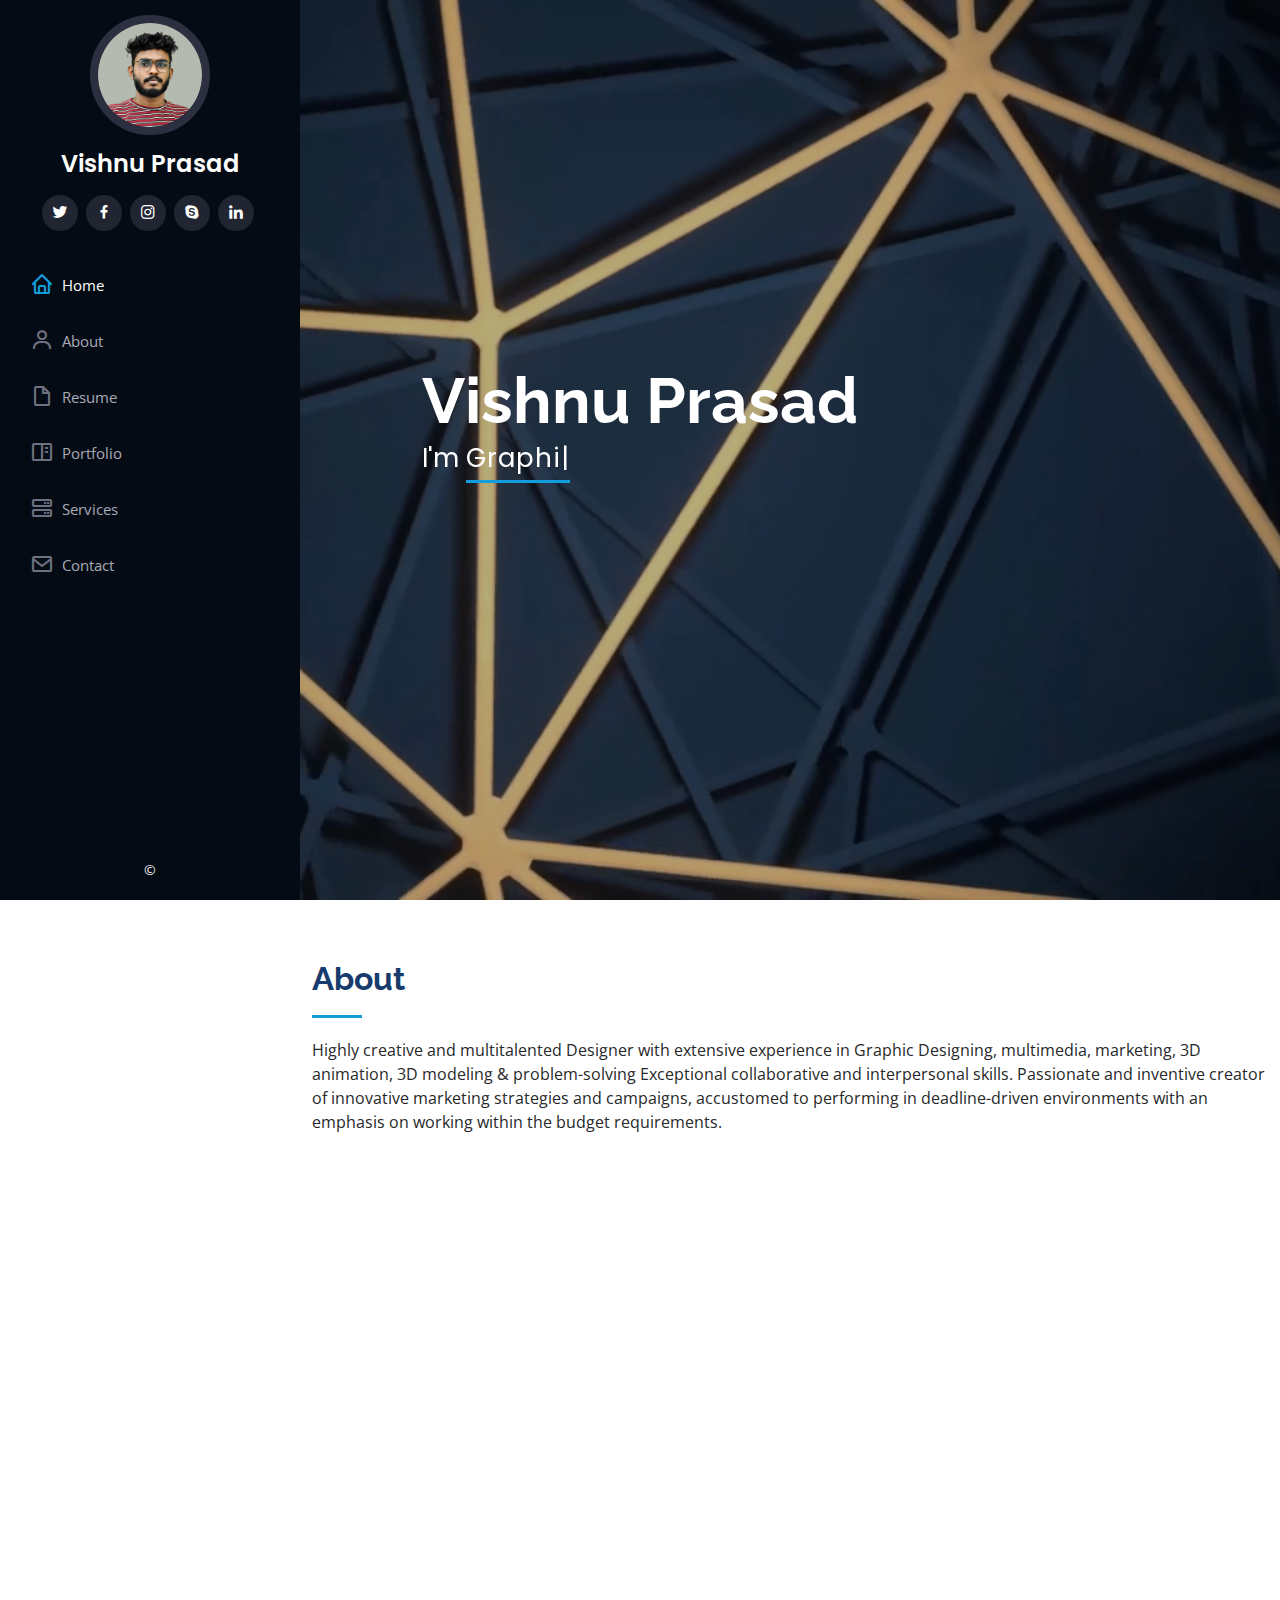
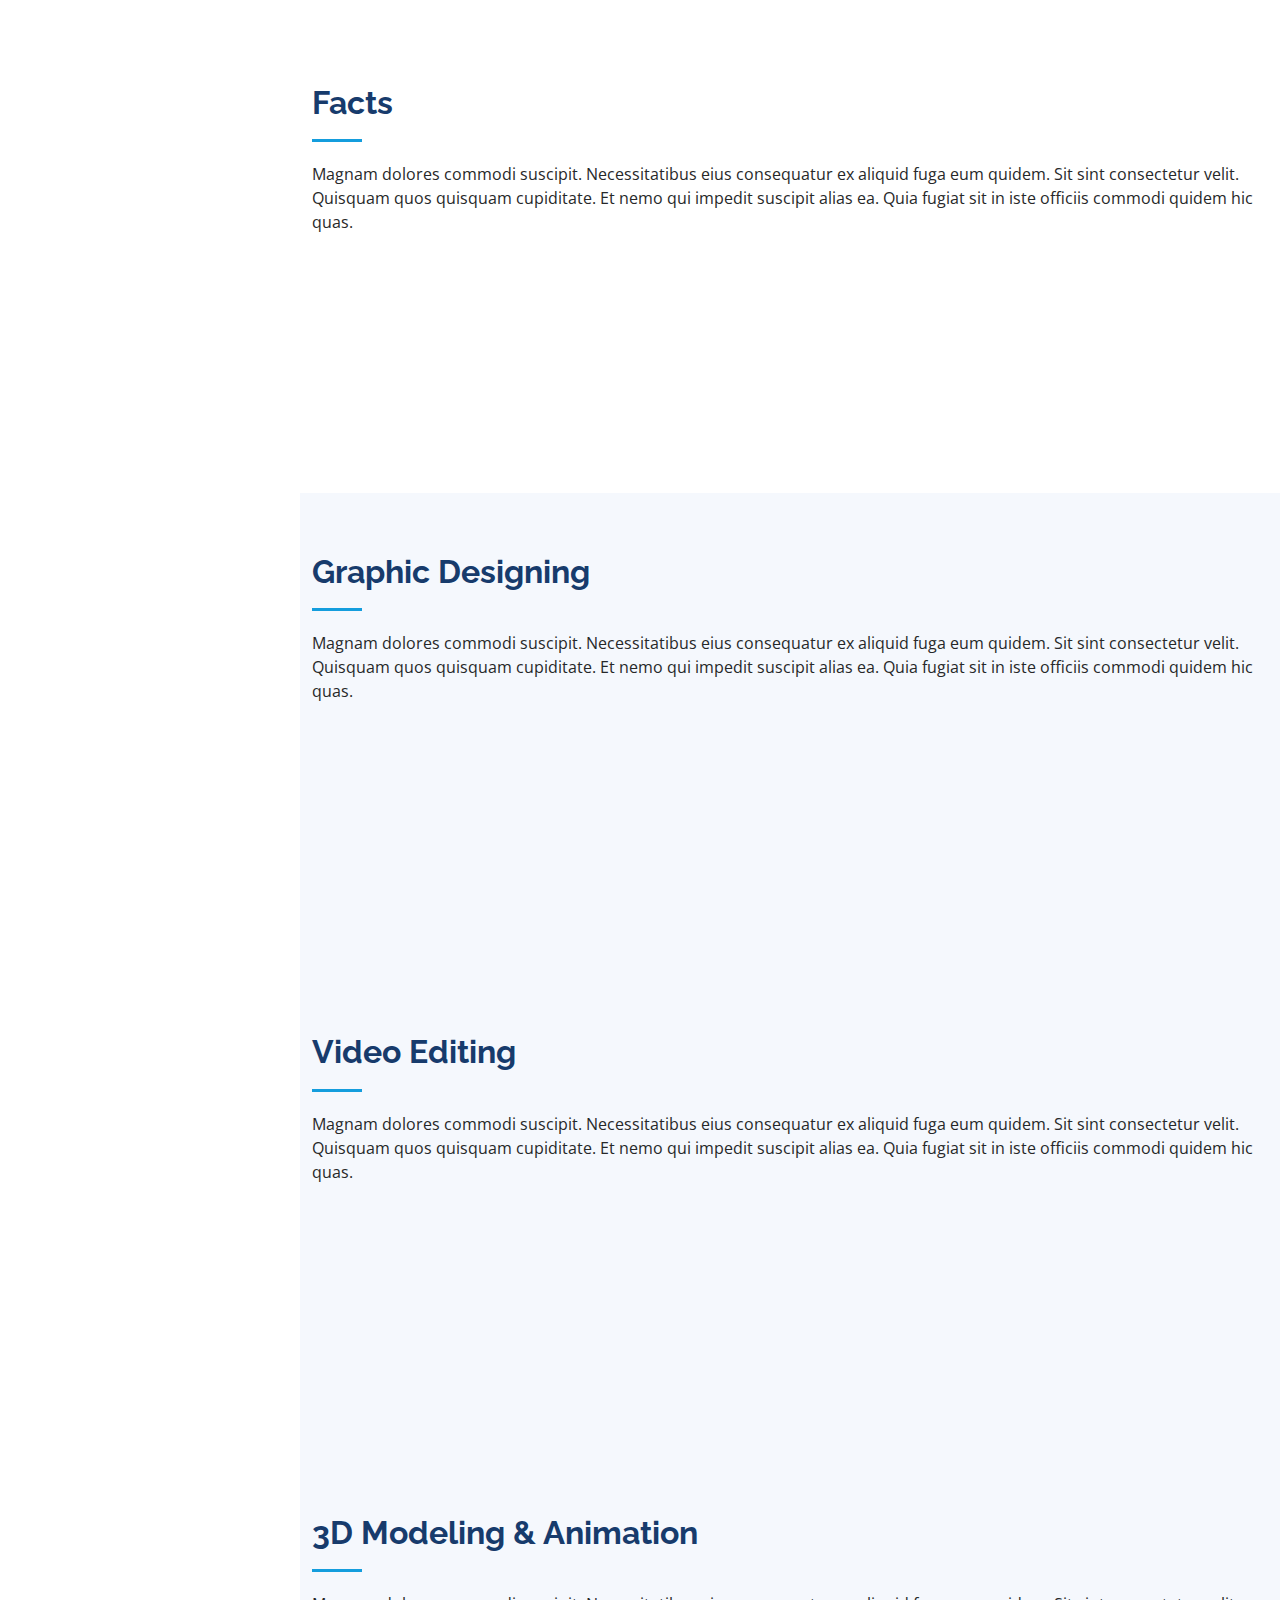
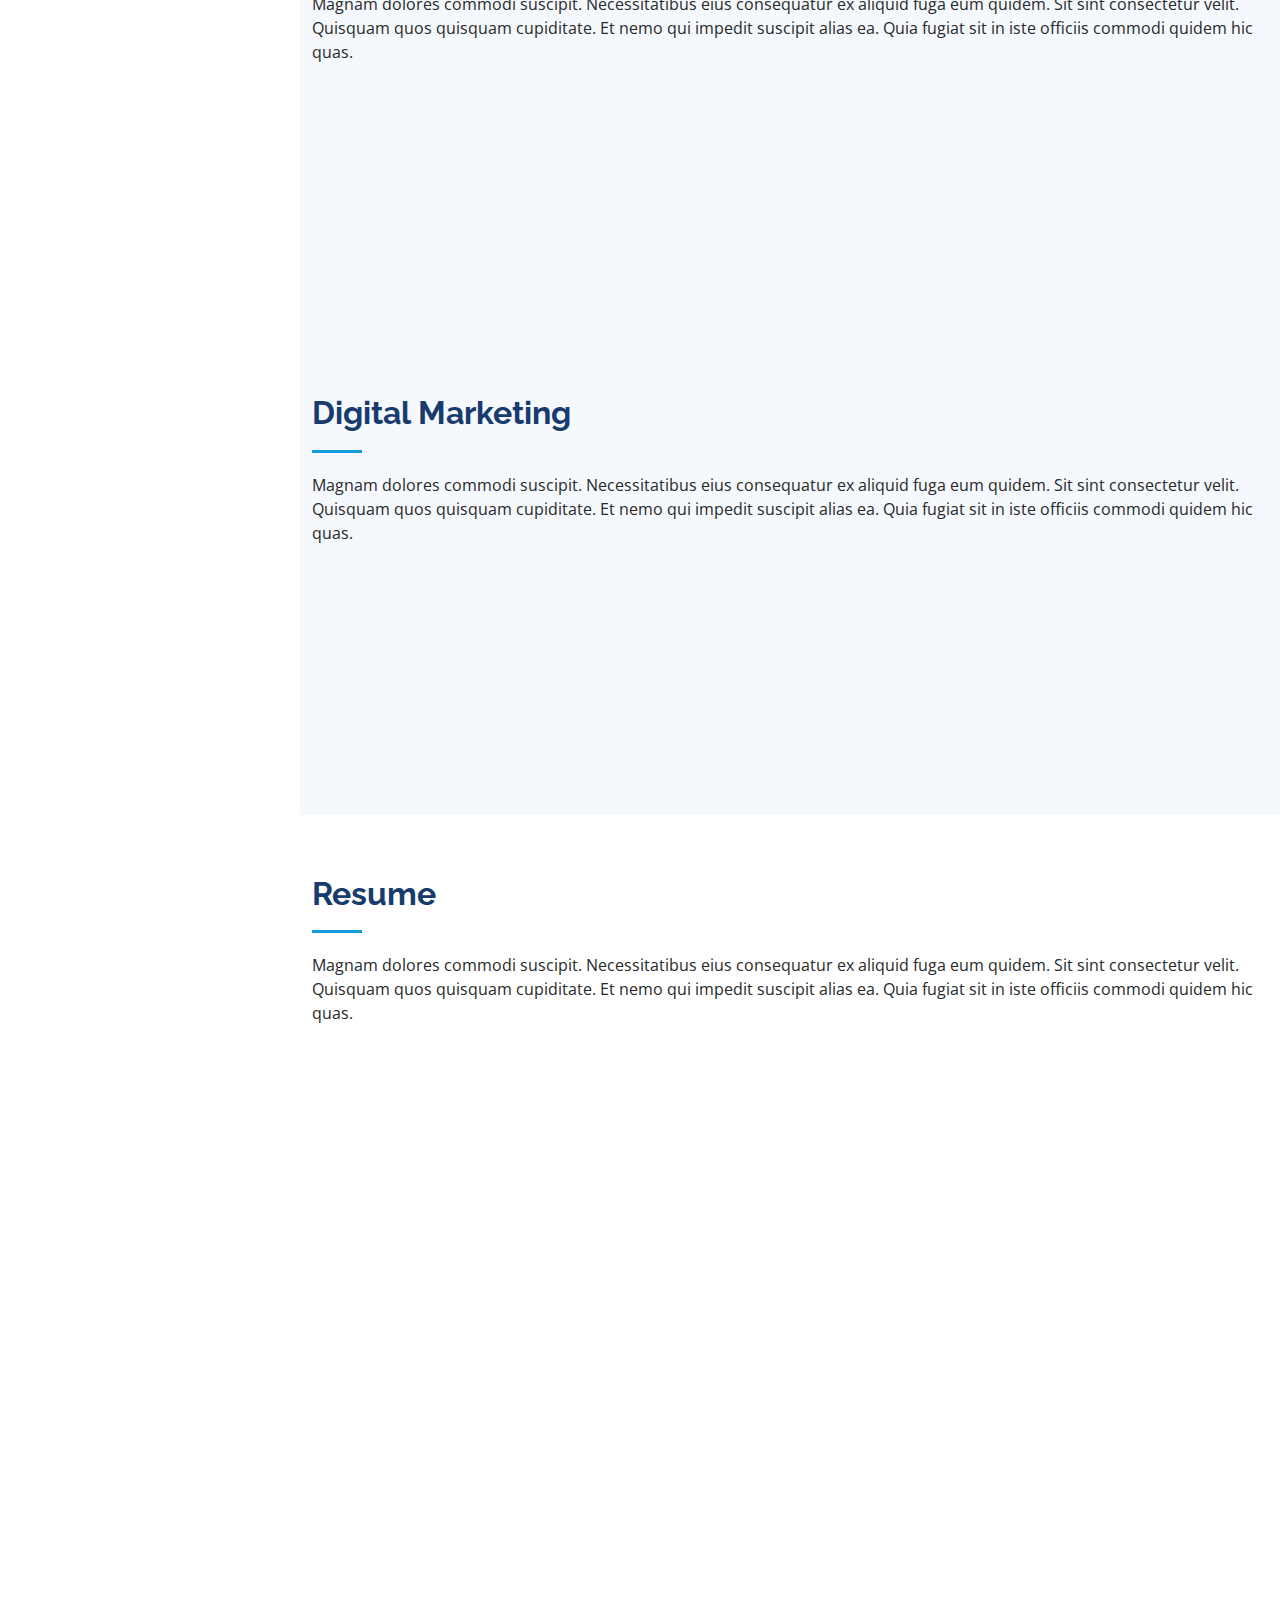
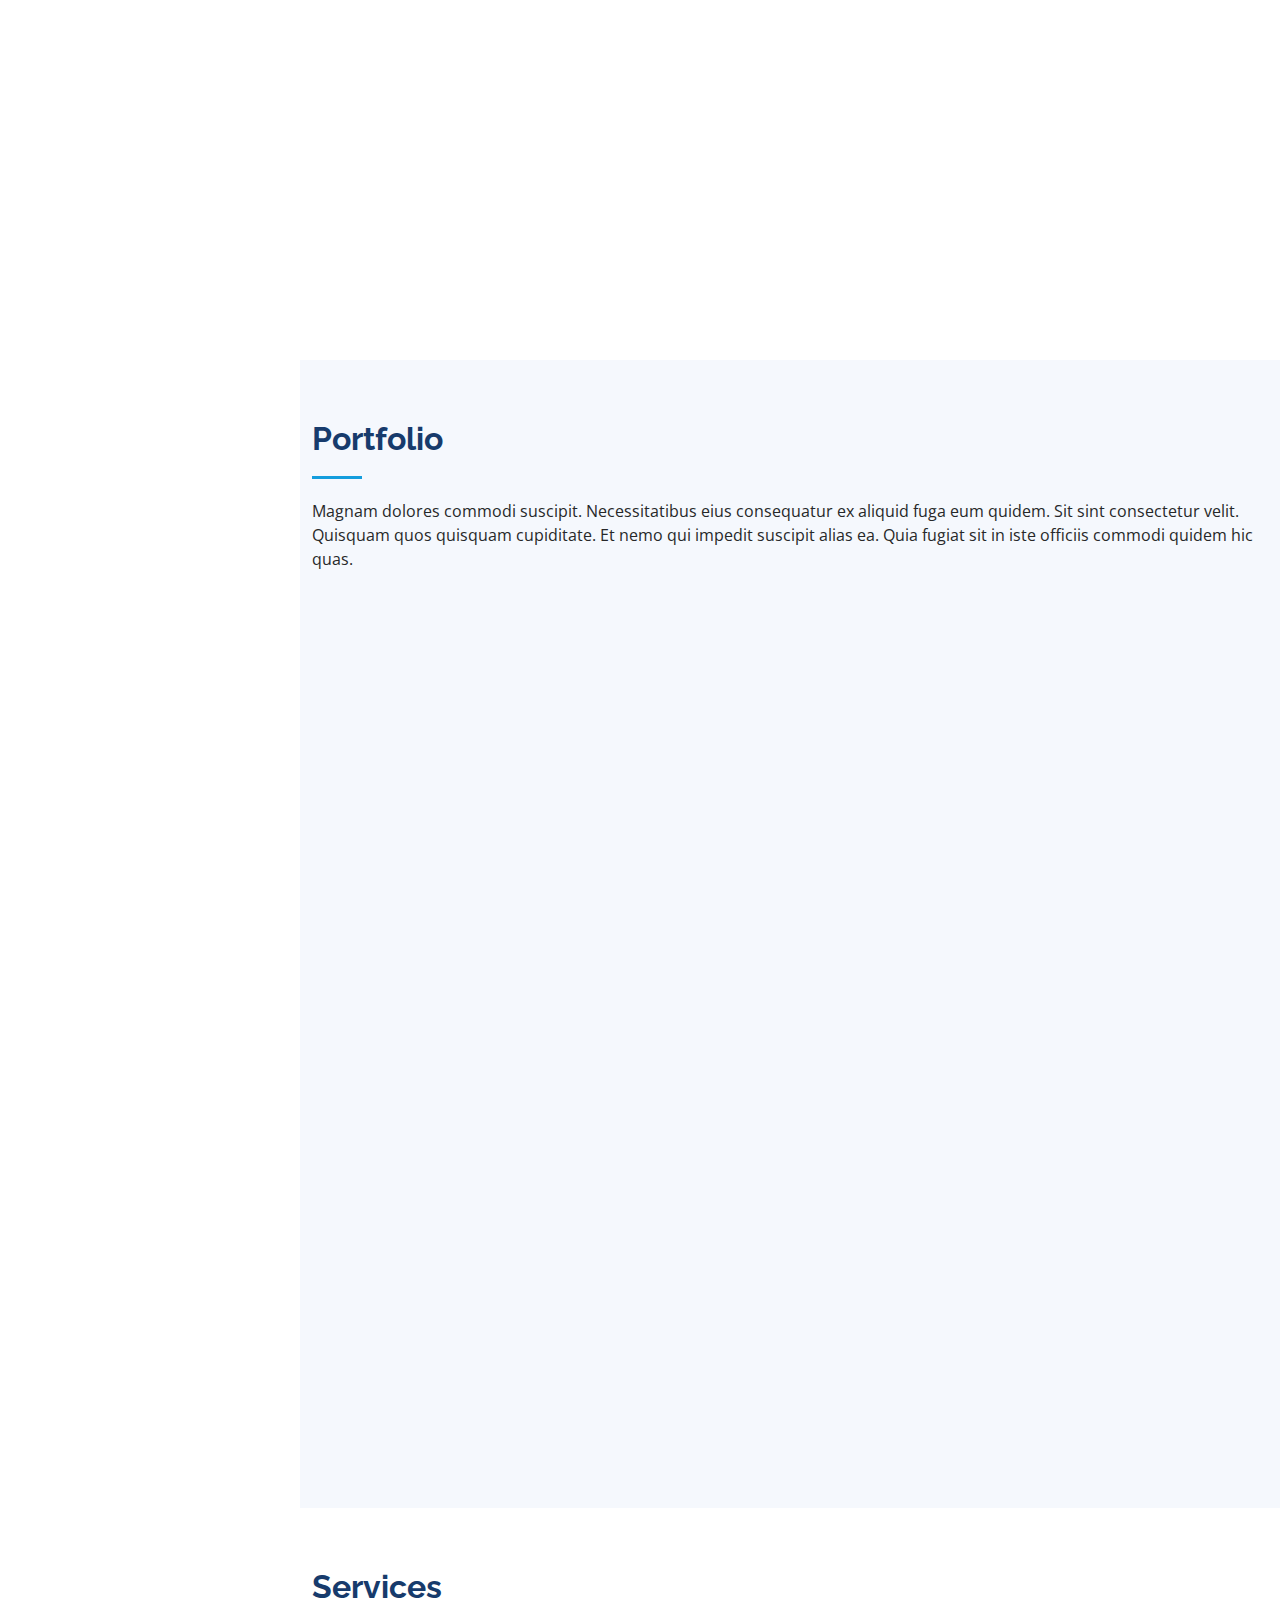
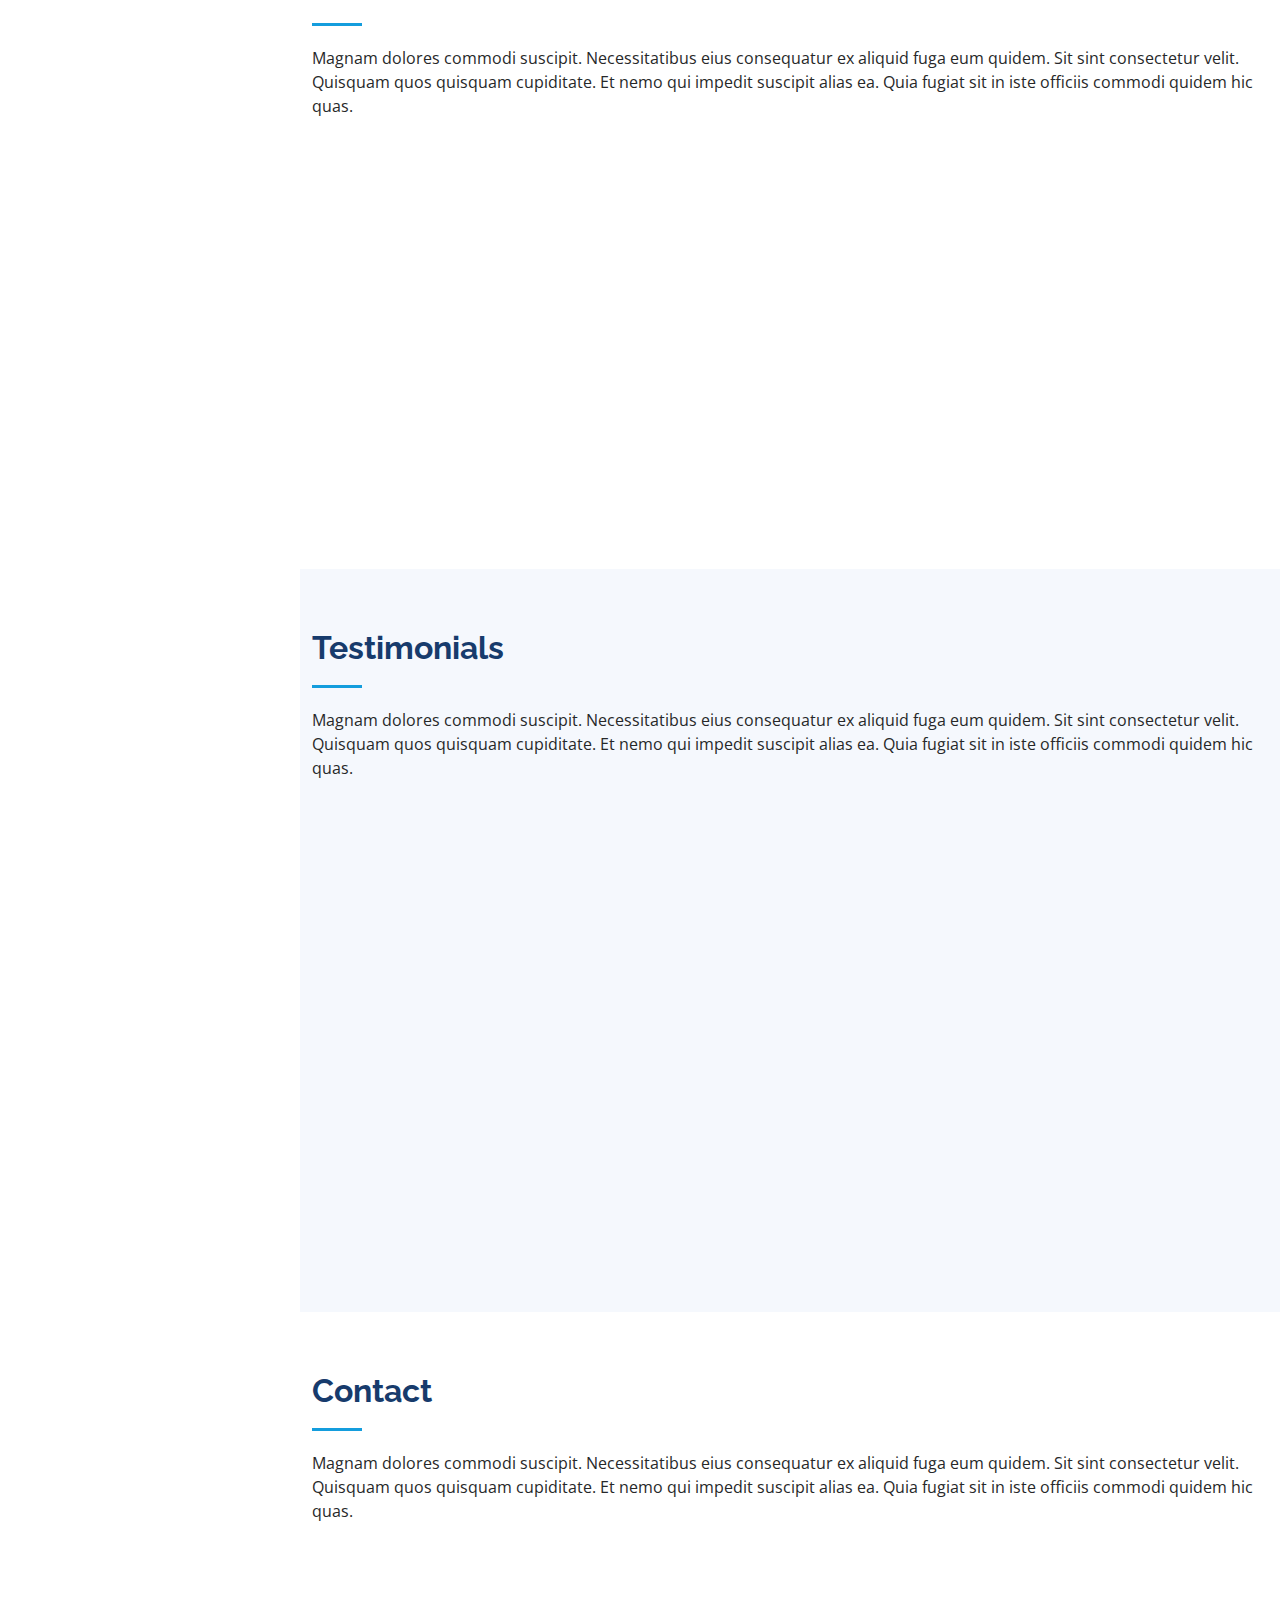
==== index.html @ 44f21b6f "first code after break" ====
<!DOCTYPE html>
<html lang="en">

<head>
  <meta charset="utf-8">
  <meta content="width=device-width, initial-scale=1.0" name="viewport">

  <title>iPortfolio Bootstrap Template - Index</title>
  <meta content="" name="description">
  <meta content="" name="keywords">

  <!-- Favicons -->
  <link href="assets/img/favicon1.png" rel="icon">
  <link href="assets/img/apple-touch-icon1.png" rel="apple-touch-icon">

  <!-- Google Fonts -->
  <link href="https://fonts.googleapis.com/css?family=Open+Sans:300,300i,400,400i,600,600i,700,700i|Raleway:300,300i,400,400i,500,500i,600,600i,700,700i|Poppins:300,300i,400,400i,500,500i,600,600i,700,700i" rel="stylesheet">

  <!-- Vendor CSS Files -->
  <link href="assets/vendor/aos/aos.css" rel="stylesheet">
  <link href="assets/vendor/bootstrap/css/bootstrap.min.css" rel="stylesheet">
  <link href="assets/vendor/bootstrap-icons/bootstrap-icons.css" rel="stylesheet">
  <link href="assets/vendor/boxicons/css/boxicons.min.css" rel="stylesheet">
  <link href="assets/vendor/glightbox/css/glightbox.min.css" rel="stylesheet">
  <link href="assets/vendor/swiper/swiper-bundle.min.css" rel="stylesheet">

  <!-- Template Main CSS File -->
  <link href="assets/css/style.css" rel="stylesheet">

  <!-- =======================================================
  * Template Name: iPortfolio - v3.8.1
  * Template URL: https://bootstrapmade.com/iportfolio-bootstrap-portfolio-websites-template/
  * Author: BootstrapMade.com
  * License: https://bootstrapmade.com/license/
  ======================================================== -->
</head>

<body>

  <!-- ======= Mobile nav toggle button ======= -->
  <i class="bi bi-list mobile-nav-toggle d-xl-none"></i>

  <!-- ======= Header ======= -->
  <header id="header">
    <div class="d-flex flex-column">

      <div class="profile">
        <img src="assets/img/profile-img2.jpg" alt="" class="img-fluid rounded-circle">
        <h1 class="text-light"><a href="index.html">Vishnu Prasad</a></h1>
        <div class="social-links mt-3 text-center">
          <a href="#" class="twitter"><i class="bx bxl-twitter"></i></a>
          <a href="#" class="facebook"><i class="bx bxl-facebook"></i></a>
          <a href="#" class="instagram"><i class="bx bxl-instagram"></i></a>
          <a href="#" class="google-plus"><i class="bx bxl-skype"></i></a>
          <a href="#" class="linkedin"><i class="bx bxl-linkedin"></i></a>
        </div>
      </div>

      <nav id="navbar" class="nav-menu navbar">
        <ul>
          <li><a href="#hero" class="nav-link scrollto active"><i class="bx bx-home"></i> <span>Home</span></a></li>
          <li><a href="#about" class="nav-link scrollto"><i class="bx bx-user"></i> <span>About</span></a></li>
          <li><a href="#resume" class="nav-link scrollto"><i class="bx bx-file-blank"></i> <span>Resume</span></a></li>
          <li><a href="#portfolio" class="nav-link scrollto"><i class="bx bx-book-content"></i> <span>Portfolio</span></a></li>
          <li><a href="#services" class="nav-link scrollto"><i class="bx bx-server"></i> <span>Services</span></a></li>
          <li><a href="#contact" class="nav-link scrollto"><i class="bx bx-envelope"></i> <span>Contact</span></a></li>
        </ul>
      </nav><!-- .nav-menu -->
    </div>
  </header><!-- End Header -->

  <!-- ======= Hero Section ======= -->
  <section id="hero" class="d-flex flex-column justify-content-center align-items-center ">

    <video src="./assets/img/bg video.mp4" muted="" loop="" autoplay="" id="video_bg"></video>

    <div class="hero-container" data-aos="fade-in">
      <h1>Vishnu Prasad</h1>
      <p>I'm <span class="typed" data-typed-items="Graphic Designer, 2D/3D Animator, Video Editor, Social Media Expert"></span></p>
    </div>


  </section>
  
  
  <!-- End Hero -->

  <main id="main">

    <!-- ======= About Section ======= -->
    <section id="about" class="about">
      <div class="container">

        <div class="section-title">
          <h2>About</h2>
          <p>Highly creative and multitalented Designer with extensive 
            experience in Graphic Designing,
            multimedia, marketing, 3D animation, 3D
            modeling & problem-solving
            Exceptional collaborative and
            interpersonal skills. Passionate and
            inventive creator of
            innovative marketing strategies and
            campaigns, accustomed to performing in
            deadline-driven environments with an
            emphasis on working within the budget
            requirements.
            </p>
        </div>

        <div class="row">
          <div class="col-lg-4" data-aos="fade-right">
            <img src="assets/img/vishnu2.jpg" class="img-fluid" alt="">
          </div>
          <div class="col-lg-8 pt-4 pt-lg-0 content" data-aos="fade-left">
            <h3>Graphic Designer &amp; Video Editor.</h3>
            <p class="fst-italic">
              I am a creative Graphic Designer and Video Editor with 4 year+ experience and strong knowledge in Digital Marketing,2D/3DAnimation & 3D Modeling .
            </p>
            <div class="row">
              <div class="col-lg-6">
                <ul>
                  <li><i class="bi bi-chevron-right"></i> <strong>Birthday:</strong> <span>11 June 1998</span></li>
                  <li><i class="bi bi-chevron-right"></i> <strong>Website:</strong> <span>www.vishnuprasad.com</span></li>
                  <li><i class="bi bi-chevron-right"></i> <strong>Phone:</strong> <span>+971 52 114 5227</span></li>
                  <li><i class="bi bi-chevron-right"></i> <strong>City:</strong> <span>Fujairah, UAE</span></li>
                </ul>
              </div>
              <div class="col-lg-6">
                <ul>
                  <li><i class="bi bi-chevron-right"></i> <strong>Age:</strong> <span>24</span></li>
                  <li><i class="bi bi-chevron-right"></i> <strong>Nationality:</strong> <span>India</span></li>
                  <li><i class="bi bi-chevron-right"></i> <strong>Email:</strong> <span>vishnuprasad720@gmail.com</span></li>
                  <li><i class="bi bi-chevron-right"></i> <strong>Freelance:</strong> <span>Available</span></li>
                </ul>
              </div>
            </div>
            <p>
              Officiis eligendi itaque labore et dolorum mollitia officiis optio vero. Quisquam sunt adipisci omnis et ut. Nulla accusantium dolor incidunt officia tempore. Et eius omnis.
              Cupiditate ut dicta maxime officiis quidem quia. Sed et consectetur qui quia repellendus itaque neque. Aliquid amet quidem ut quaerat cupiditate. Ab et eum qui repellendus omnis culpa magni laudantium dolores.
            </p>
          </div>
        </div>

      </div>
    </section><!-- End About Section -->

    <!-- ======= Facts Section ======= -->
    <section id="facts" class="facts">
      <div class="container">

        <div class="section-title">
          <h2>Facts</h2>
          <p>Magnam dolores commodi suscipit. Necessitatibus eius consequatur ex aliquid fuga eum quidem. Sit sint consectetur velit. Quisquam quos quisquam cupiditate. Et nemo qui impedit suscipit alias ea. Quia fugiat sit in iste officiis commodi quidem hic quas.</p>
        </div>

        <div class="row no-gutters">

          <div class="col-lg-3 col-md-6 d-md-flex align-items-md-stretch" data-aos="fade-up">
            <div class="count-box">
              <i class="bi bi-emoji-smile"></i>
              <span data-purecounter-start="0" data-purecounter-end="232" data-purecounter-duration="1" class="purecounter"></span>
              <p><strong>Happy Clients</strong> consequuntur quae</p>
            </div>
          </div>

          <div class="col-lg-3 col-md-6 d-md-flex align-items-md-stretch" data-aos="fade-up" data-aos-delay="100">
            <div class="count-box">
              <i class="bi bi-journal-richtext"></i>
              <span data-purecounter-start="0" data-purecounter-end="521" data-purecounter-duration="1" class="purecounter"></span>
              <p><strong>Projects</strong> adipisci atque cum quia aut</p>
            </div>
          </div>

          <div class="col-lg-3 col-md-6 d-md-flex align-items-md-stretch" data-aos="fade-up" data-aos-delay="200">
            <div class="count-box">
              <i class="bi bi-headset"></i>
              <span data-purecounter-start="0" data-purecounter-end="1453" data-purecounter-duration="1" class="purecounter"></span>
              <p><strong>Hours Of Support</strong> aut commodi quaerat</p>
            </div>
          </div>

          <div class="col-lg-3 col-md-6 d-md-flex align-items-md-stretch" data-aos="fade-up" data-aos-delay="300">
            <div class="count-box">
              <i class="bi bi-people"></i>
              <span data-purecounter-start="0" data-purecounter-end="32" data-purecounter-duration="1" class="purecounter"></span>
              <p><strong>Hard Workers</strong> rerum asperiores dolor</p>
            </div>
          </div>

        </div>

      </div>
    </section><!-- End Facts Section -->

    <!-- ======= Skills Section ======= -->
    <section id="skills" class="skills section-bg">
      <div class="container">

        <div class="section-title">
          <h2>Graphic Designing</h2>
          <p>Magnam dolores commodi suscipit. Necessitatibus eius consequatur ex aliquid fuga eum quidem. Sit sint consectetur velit. Quisquam quos quisquam cupiditate. Et nemo qui impedit suscipit alias ea. Quia fugiat sit in iste officiis commodi quidem hic quas.</p>
        </div>

        <div class="row skills-content">

          <div class="col-lg-6" data-aos="fade-up">

            <div class="progress">
              <span class="skill">Photoshop <i class="val">100%</i></span>
              <div class="progress-bar-wrap">
                <div class="progress-bar" role="progressbar" aria-valuenow="100" aria-valuemin="0" aria-valuemax="100"></div>
              </div>
            </div>

            <div class="progress">
              <span class="skill">illustrator <i class="val">90%</i></span>
              <div class="progress-bar-wrap">
                <div class="progress-bar" role="progressbar" aria-valuenow="90" aria-valuemin="0" aria-valuemax="100"></div>
              </div>
            </div>

            <div class="progress">
              <span class="skill">Indesign <i class="val">95%</i></span>
              <div class="progress-bar-wrap">
                <div class="progress-bar" role="progressbar" aria-valuenow="95" aria-valuemin="0" aria-valuemax="100"></div>
              </div>
            </div>

          </div>

          <div class="col-lg-6" data-aos="fade-up" data-aos-delay="100">

            <div class="progress">
              <span class="skill">Corel Draw <i class="val">80%</i></span>
              <div class="progress-bar-wrap">
                <div class="progress-bar" role="progressbar" aria-valuenow="80" aria-valuemin="0" aria-valuemax="100"></div>
              </div>
            </div>

            <div class="progress">
              <span class="skill">Canva <i class="val">90%</i></span>
              <div class="progress-bar-wrap">
                <div class="progress-bar" role="progressbar" aria-valuenow="100" aria-valuemin="0" aria-valuemax="100"></div>
              </div>
            </div>

            <div class="progress">
              <span class="skill">Lightroom <i class="val">80%</i></span>
              <div class="progress-bar-wrap">
                <div class="progress-bar" role="progressbar" aria-valuenow="80" aria-valuemin="0" aria-valuemax="100"></div>
              </div>
            </div>

          </div>

        </div>

      </div>
    </section><!-- End Skills Section -->
    <!-- ======= Skills Section ======= -->
    <section id="skills" class="skills section-bg">
      <div class="container">

        <div class="section-title">
          <h2>Video Editing</h2>
          <p>Magnam dolores commodi suscipit. Necessitatibus eius consequatur ex aliquid fuga eum quidem. Sit sint consectetur velit. Quisquam quos quisquam cupiditate. Et nemo qui impedit suscipit alias ea. Quia fugiat sit in iste officiis commodi quidem hic quas.</p>
        </div>

        <div class="row skills-content">

          <div class="col-lg-6" data-aos="fade-up">

            <div class="progress">
              <span class="skill">Premiere Pro <i class="val">100%</i></span>
              <div class="progress-bar-wrap">
                <div class="progress-bar" role="progressbar" aria-valuenow="100" aria-valuemin="0" aria-valuemax="100"></div>
              </div>
            </div>

            <div class="progress">
              <span class="skill">After Effects <i class="val">90%</i></span>
              <div class="progress-bar-wrap">
                <div class="progress-bar" role="progressbar" aria-valuenow="90" aria-valuemin="0" aria-valuemax="100"></div>
              </div>
            </div>

            <div class="progress">
              <span class="skill">Final Cut Pro <i class="val">90%</i></span>
              <div class="progress-bar-wrap">
                <div class="progress-bar" role="progressbar" aria-valuenow="90" aria-valuemin="0" aria-valuemax="100"></div>
              </div>
            </div>

          </div>

          <div class="col-lg-6" data-aos="fade-up" data-aos-delay="100">

            <div class="progress">
              <span class="skill">Davinci Resolve <i class="val">80%</i></span>
              <div class="progress-bar-wrap">
                <div class="progress-bar" role="progressbar" aria-valuenow="80" aria-valuemin="0" aria-valuemax="100"></div>
              </div>
            </div>

            <div class="progress">
              <span class="skill">Nuke <i class="val">90%</i></span>
              <div class="progress-bar-wrap">
                <div class="progress-bar" role="progressbar" aria-valuenow="90" aria-valuemin="0" aria-valuemax="100"></div>
              </div>
            </div>

            <div class="progress">
              <span class="skill">Adobe Media Encoder <i class="val">95%</i></span>
              <div class="progress-bar-wrap">
                <div class="progress-bar" role="progressbar" aria-valuenow="95" aria-valuemin="0" aria-valuemax="100"></div>
              </div>
            </div>

          </div>

        </div>

      </div>
    </section><!-- End Skills Section -->
    <!-- ======= Skills Section ======= -->
    <section id="skills" class="skills section-bg">
      <div class="container">

        <div class="section-title">
          <h2>3D Modeling & Animation</h2>
          <p>Magnam dolores commodi suscipit. Necessitatibus eius consequatur ex aliquid fuga eum quidem. Sit sint consectetur velit. Quisquam quos quisquam cupiditate. Et nemo qui impedit suscipit alias ea. Quia fugiat sit in iste officiis commodi quidem hic quas.</p>
        </div>

        <div class="row skills-content">

          <div class="col-lg-6" data-aos="fade-up">

            <div class="progress">
              <span class="skill">Solidworks <i class="val">95%</i></span>
              <div class="progress-bar-wrap">
                <div class="progress-bar" role="progressbar" aria-valuenow="95" aria-valuemin="0" aria-valuemax="100"></div>
              </div>
            </div>

            <div class="progress">
              <span class="skill">Catia V5 <i class="val">90%</i></span>
              <div class="progress-bar-wrap">
                <div class="progress-bar" role="progressbar" aria-valuenow="90" aria-valuemin="0" aria-valuemax="100"></div>
              </div>
            </div>

            <div class="progress">
              <span class="skill">cinema 4d <i class="val">65%</i></span>
              <div class="progress-bar-wrap">
                <div class="progress-bar" role="progressbar" aria-valuenow="65" aria-valuemin="0" aria-valuemax="100"></div>
              </div>
            </div>

          </div>

          <div class="col-lg-6" data-aos="fade-up" data-aos-delay="100">

            <div class="progress">
              <span class="skill">Blender <i class="val">80%</i></span>
              <div class="progress-bar-wrap">
                <div class="progress-bar" role="progressbar" aria-valuenow="80" aria-valuemin="0" aria-valuemax="100"></div>
              </div>
            </div>

            <div class="progress">
              <span class="skill">Maya <i class="val">75%</i></span>
              <div class="progress-bar-wrap">
                <div class="progress-bar" role="progressbar" aria-valuenow="75" aria-valuemin="0" aria-valuemax="100"></div>
              </div>
            </div>

            <div class="progress">
              <span class="skill">3DS Max <i class="val">55%</i></span>
              <div class="progress-bar-wrap">
                <div class="progress-bar" role="progressbar" aria-valuenow="55" aria-valuemin="0" aria-valuemax="100"></div>
              </div>
            </div>

          </div>

        </div>

      </div>
    </section><!-- End Skills Section -->
    <!-- ======= Skills Section ======= -->
    <section id="skills" class="skills section-bg">
      <div class="container">

        <div class="section-title">
          <h2>Digital Marketing</h2>
          <p>Magnam dolores commodi suscipit. Necessitatibus eius consequatur ex aliquid fuga eum quidem. Sit sint consectetur velit. Quisquam quos quisquam cupiditate. Et nemo qui impedit suscipit alias ea. Quia fugiat sit in iste officiis commodi quidem hic quas.</p>
        </div>

        <div class="row skills-content">

          <div class="col-lg-6" data-aos="fade-up">

            <div class="progress">
              <span class="skill">SEO <i class="val">95%</i></span>
              <div class="progress-bar-wrap">
                <div class="progress-bar" role="progressbar" aria-valuenow="95" aria-valuemin="0" aria-valuemax="100"></div>
              </div>
            </div>

            <div class="progress">
              <span class="skill">Content Marketing <i class="val">90%</i></span>
              <div class="progress-bar-wrap">
                <div class="progress-bar" role="progressbar" aria-valuenow="90" aria-valuemin="0" aria-valuemax="100"></div>
              </div>
            </div>

            <div class="progress">
              <span class="skill">Copywriting <i class="val">75%</i></span>
              <div class="progress-bar-wrap">
                <div class="progress-bar" role="progressbar" aria-valuenow="75" aria-valuemin="0" aria-valuemax="100"></div>
              </div>
            </div>

          </div>

          <div class="col-lg-6" data-aos="fade-up" data-aos-delay="100">

            <div class="progress">
              <span class="skill">Social Media Marketing <i class="val">100%</i></span>
              <div class="progress-bar-wrap">
                <div class="progress-bar" role="progressbar" aria-valuenow="100" aria-valuemin="0" aria-valuemax="100"></div>
              </div>
            </div>

            <div class="progress">
              <span class="skill">Google Ads <i class="val">90%</i></span>
              <div class="progress-bar-wrap">
                <div class="progress-bar" role="progressbar" aria-valuenow="90" aria-valuemin="0" aria-valuemax="100"></div>
              </div>
            </div>

            <div class="progress">
              <span class="skill">Digital Automations <i class="val">80%</i></span>
              <div class="progress-bar-wrap">
                <div class="progress-bar" role="progressbar" aria-valuenow="80" aria-valuemin="0" aria-valuemax="100"></div>
              </div>
            </div>

          </div>

        </div>

      </div>
    </section><!-- End Skills Section -->

    <!-- ======= Resume Section ======= -->
    <section id="resume" class="resume">
      <div class="container">

        <div class="section-title">
          <h2>Resume</h2>
          <p>Magnam dolores commodi suscipit. Necessitatibus eius consequatur ex aliquid fuga eum quidem. Sit sint consectetur velit. Quisquam quos quisquam cupiditate. Et nemo qui impedit suscipit alias ea. Quia fugiat sit in iste officiis commodi quidem hic quas.</p>
        </div>

        <div class="row">
          <div class="col-lg-6" data-aos="fade-up">
            <h3 class="resume-title">Sumary</h3>
            <div class="resume-item pb-0">
              <h4>Alex Smith</h4>
              <p><em>Innovative and deadline-driven Graphic Designer with 3+ years of experience designing and developing user-centered digital/print marketing material from initial concept to final, polished deliverable.</em></p>
              <ul>
                <li>Portland par 127,Orlando, FL</li>
                <li>(123) 456-7891</li>
                <li>alice.barkley@example.com</li>
              </ul>
            </div>

            <h3 class="resume-title">Education</h3>
            <div class="resume-item">
              <h4>Master of Fine Arts &amp; Graphic Design</h4>
              <h5>2015 - 2016</h5>
              <p><em>Rochester Institute of Technology, Rochester, NY</em></p>
              <p>Qui deserunt veniam. Et sed aliquam labore tempore sed quisquam iusto autem sit. Ea vero voluptatum qui ut dignissimos deleniti nerada porti sand markend</p>
            </div>
            <div class="resume-item">
              <h4>Bachelor of Fine Arts &amp; Graphic Design</h4>
              <h5>2010 - 2014</h5>
              <p><em>Rochester Institute of Technology, Rochester, NY</em></p>
              <p>Quia nobis sequi est occaecati aut. Repudiandae et iusto quae reiciendis et quis Eius vel ratione eius unde vitae rerum voluptates asperiores voluptatem Earum molestiae consequatur neque etlon sader mart dila</p>
            </div>
          </div>
          <div class="col-lg-6" data-aos="fade-up" data-aos-delay="100">
            <h3 class="resume-title">Professional Experience</h3>
            <div class="resume-item">
              <h4>Senior graphic design specialist</h4>
              <h5>2019 - Present</h5>
              <p><em>Experion, New York, NY </em></p>
              <ul>
                <li>Lead in the design, development, and implementation of the graphic, layout, and production communication materials</li>
                <li>Delegate tasks to the 7 members of the design team and provide counsel on all aspects of the project. </li>
                <li>Supervise the assessment of all graphic materials in order to ensure quality and accuracy of the design</li>
                <li>Oversee the efficient use of production project budgets ranging from $2,000 - $25,000</li>
              </ul>
            </div>
            <div class="resume-item">
              <h4>Graphic design specialist</h4>
              <h5>2017 - 2018</h5>
              <p><em>Stepping Stone Advertising, New York, NY</em></p>
              <ul>
                <li>Developed numerous marketing programs (logos, brochures,infographics, presentations, and advertisements).</li>
                <li>Managed up to 5 projects or tasks at a given time while under pressure</li>
                <li>Recommended and consulted with clients on the most appropriate graphic design</li>
                <li>Created 4+ design presentations and proposals a month for clients and account managers</li>
              </ul>
            </div>
          </div>
        </div>

      </div>
    </section><!-- End Resume Section -->

    <!-- ======= Portfolio Section ======= -->
    <section id="portfolio" class="portfolio section-bg">
      <div class="container">

        <div class="section-title">
          <h2>Portfolio</h2>
          <p>Magnam dolores commodi suscipit. Necessitatibus eius consequatur ex aliquid fuga eum quidem. Sit sint consectetur velit. Quisquam quos quisquam cupiditate. Et nemo qui impedit suscipit alias ea. Quia fugiat sit in iste officiis commodi quidem hic quas.</p>
        </div>

        <div class="row" data-aos="fade-up">
          <div class="col-lg-12 d-flex justify-content-center">
            <ul id="portfolio-flters">
              <li data-filter="*" class="filter-active">All</li>
              <li data-filter=".filter-app">App</li>
              <li data-filter=".filter-card">Card</li>
              <li data-filter=".filter-web">Web</li>
            </ul>
          </div>
        </div>

        <div class="row portfolio-container" data-aos="fade-up" data-aos-delay="100">

          <div class="col-lg-4 col-md-6 portfolio-item filter-app">
            <div class="portfolio-wrap">
              <img src="assets/img/portfolio/portfolio-1.jpg" class="img-fluid" alt="">
              <div class="portfolio-links">
                <a href="assets/img/portfolio/portfolio-1.jpg" data-gallery="portfolioGallery" class="portfolio-lightbox" title="App 1"><i class="bx bx-plus"></i></a>
                <a href="portfolio-details.html" title="More Details"><i class="bx bx-link"></i></a>
              </div>
            </div>
          </div>

          <div class="col-lg-4 col-md-6 portfolio-item filter-web">
            <div class="portfolio-wrap">
              <img src="assets/img/portfolio/portfolio-2.jpg" class="img-fluid" alt="">
              <div class="portfolio-links">
                <a href="assets/img/portfolio/portfolio-2.jpg" data-gallery="portfolioGallery" class="portfolio-lightbox" title="Web 3"><i class="bx bx-plus"></i></a>
                <a href="portfolio-details.html" title="More Details"><i class="bx bx-link"></i></a>
              </div>
            </div>
          </div>

          <div class="col-lg-4 col-md-6 portfolio-item filter-app">
            <div class="portfolio-wrap">
              <img src="assets/img/portfolio/portfolio-3.jpg" class="img-fluid" alt="">
              <div class="portfolio-links">
                <a href="assets/img/portfolio/portfolio-3.jpg" data-gallery="portfolioGallery" class="portfolio-lightbox" title="App 2"><i class="bx bx-plus"></i></a>
                <a href="portfolio-details.html" title="More Details"><i class="bx bx-link"></i></a>
              </div>
            </div>
          </div>

          <div class="col-lg-4 col-md-6 portfolio-item filter-card">
            <div class="portfolio-wrap">
              <img src="assets/img/portfolio/portfolio-4.jpg" class="img-fluid" alt="">
              <div class="portfolio-links">
                <a href="assets/img/portfolio/portfolio-4.jpg" data-gallery="portfolioGallery" class="portfolio-lightbox" title="Card 2"><i class="bx bx-plus"></i></a>
                <a href="portfolio-details.html" title="More Details"><i class="bx bx-link"></i></a>
              </div>
            </div>
          </div>

          <div class="col-lg-4 col-md-6 portfolio-item filter-web">
            <div class="portfolio-wrap">
              <img src="assets/img/portfolio/portfolio-5.jpg" class="img-fluid" alt="">
              <div class="portfolio-links">
                <a href="assets/img/portfolio/portfolio-5.jpg" data-gallery="portfolioGallery" class="portfolio-lightbox" title="Web 2"><i class="bx bx-plus"></i></a>
                <a href="portfolio-details.html" title="More Details"><i class="bx bx-link"></i></a>
              </div>
            </div>
          </div>

          <div class="col-lg-4 col-md-6 portfolio-item filter-app">
            <div class="portfolio-wrap">
              <img src="assets/img/portfolio/portfolio-6.jpg" class="img-fluid" alt="">
              <div class="portfolio-links">
                <a href="assets/img/portfolio/portfolio-6.jpg" data-gallery="portfolioGallery" class="portfolio-lightbox" title="App 3"><i class="bx bx-plus"></i></a>
                <a href="portfolio-details.html" title="More Details"><i class="bx bx-link"></i></a>
              </div>
            </div>
          </div>

          <div class="col-lg-4 col-md-6 portfolio-item filter-card">
            <div class="portfolio-wrap">
              <img src="assets/img/portfolio/portfolio-7.jpg" class="img-fluid" alt="">
              <div class="portfolio-links">
                <a href="assets/img/portfolio/portfolio-7.jpg" data-gallery="portfolioGallery" class="portfolio-lightbox" title="Card 1"><i class="bx bx-plus"></i></a>
                <a href="portfolio-details.html" title="More Details"><i class="bx bx-link"></i></a>
              </div>
            </div>
          </div>

          <div class="col-lg-4 col-md-6 portfolio-item filter-card">
            <div class="portfolio-wrap">
              <img src="assets/img/portfolio/portfolio-8.jpg" class="img-fluid" alt="">
              <div class="portfolio-links">
                <a href="assets/img/portfolio/portfolio-8.jpg" data-gallery="portfolioGallery" class="portfolio-lightbox" title="Card 3"><i class="bx bx-plus"></i></a>
                <a href="portfolio-details.html" title="More Details"><i class="bx bx-link"></i></a>
              </div>
            </div>
          </div>

          <div class="col-lg-4 col-md-6 portfolio-item filter-web">
            <div class="portfolio-wrap">
              <img src="assets/img/portfolio/portfolio-9.jpg" class="img-fluid" alt="">
              <div class="portfolio-links">
                <a href="assets/img/portfolio/portfolio-9.jpg" data-gallery="portfolioGallery" class="portfolio-lightbox" title="Web 3"><i class="bx bx-plus"></i></a>
                <a href="portfolio-details.html" title="More Details"><i class="bx bx-link"></i></a>
              </div>
            </div>
          </div>

        </div>

      </div>
    </section><!-- End Portfolio Section -->

    <!-- ======= Services Section ======= -->
    <section id="services" class="services">
      <div class="container">

        <div class="section-title">
          <h2>Services</h2>
          <p>Magnam dolores commodi suscipit. Necessitatibus eius consequatur ex aliquid fuga eum quidem. Sit sint consectetur velit. Quisquam quos quisquam cupiditate. Et nemo qui impedit suscipit alias ea. Quia fugiat sit in iste officiis commodi quidem hic quas.</p>
        </div>

        <div class="row">
          <div class="col-lg-4 col-md-6 icon-box" data-aos="fade-up">
            <div class="icon"><i class="bi bi-briefcase"></i></div>
            <h4 class="title"><a href="">Lorem Ipsum</a></h4>
            <p class="description">Voluptatum deleniti atque corrupti quos dolores et quas molestias excepturi sint occaecati cupiditate non provident</p>
          </div>
          <div class="col-lg-4 col-md-6 icon-box" data-aos="fade-up" data-aos-delay="100">
            <div class="icon"><i class="bi bi-card-checklist"></i></div>
            <h4 class="title"><a href="">Dolor Sitema</a></h4>
            <p class="description">Minim veniam, quis nostrud exercitation ullamco laboris nisi ut aliquip ex ea commodo consequat tarad limino ata</p>
          </div>
          <div class="col-lg-4 col-md-6 icon-box" data-aos="fade-up" data-aos-delay="200">
            <div class="icon"><i class="bi bi-bar-chart"></i></div>
            <h4 class="title"><a href="">Sed ut perspiciatis</a></h4>
            <p class="description">Duis aute irure dolor in reprehenderit in voluptate velit esse cillum dolore eu fugiat nulla pariatur</p>
          </div>
          <div class="col-lg-4 col-md-6 icon-box" data-aos="fade-up" data-aos-delay="300">
            <div class="icon"><i class="bi bi-binoculars"></i></div>
            <h4 class="title"><a href="">Magni Dolores</a></h4>
            <p class="description">Excepteur sint occaecat cupidatat non proident, sunt in culpa qui officia deserunt mollit anim id est laborum</p>
          </div>
          <div class="col-lg-4 col-md-6 icon-box" data-aos="fade-up" data-aos-delay="400">
            <div class="icon"><i class="bi bi-brightness-high"></i></div>
            <h4 class="title"><a href="">Nemo Enim</a></h4>
            <p class="description">At vero eos et accusamus et iusto odio dignissimos ducimus qui blanditiis praesentium voluptatum deleniti atque</p>
          </div>
          <div class="col-lg-4 col-md-6 icon-box" data-aos="fade-up" data-aos-delay="500">
            <div class="icon"><i class="bi bi-calendar4-week"></i></div>
            <h4 class="title"><a href="">Eiusmod Tempor</a></h4>
            <p class="description">Et harum quidem rerum facilis est et expedita distinctio. Nam libero tempore, cum soluta nobis est eligendi</p>
          </div>
        </div>

      </div>
    </section><!-- End Services Section -->

    <!-- ======= Testimonials Section ======= -->
    <section id="testimonials" class="testimonials section-bg">
      <div class="container">

        <div class="section-title">
          <h2>Testimonials</h2>
          <p>Magnam dolores commodi suscipit. Necessitatibus eius consequatur ex aliquid fuga eum quidem. Sit sint consectetur velit. Quisquam quos quisquam cupiditate. Et nemo qui impedit suscipit alias ea. Quia fugiat sit in iste officiis commodi quidem hic quas.</p>
        </div>

        <div class="testimonials-slider swiper" data-aos="fade-up" data-aos-delay="100">
          <div class="swiper-wrapper">

            <div class="swiper-slide">
              <div class="testimonial-item" data-aos="fade-up">
                <p>
                  <i class="bx bxs-quote-alt-left quote-icon-left"></i>
                  Proin iaculis purus consequat sem cure digni ssim donec porttitora entum suscipit rhoncus. Accusantium quam, ultricies eget id, aliquam eget nibh et. Maecen aliquam, risus at semper.
                  <i class="bx bxs-quote-alt-right quote-icon-right"></i>
                </p>
                <img src="assets/img/testimonials/testimonials-1.jpg" class="testimonial-img" alt="">
                <h3>Saul Goodman</h3>
                <h4>Ceo &amp; Founder</h4>
              </div>
            </div><!-- End testimonial item -->

            <div class="swiper-slide">
              <div class="testimonial-item" data-aos="fade-up" data-aos-delay="100">
                <p>
                  <i class="bx bxs-quote-alt-left quote-icon-left"></i>
                  Export tempor illum tamen malis malis eram quae irure esse labore quem cillum quid cillum eram malis quorum velit fore eram velit sunt aliqua noster fugiat irure amet legam anim culpa.
                  <i class="bx bxs-quote-alt-right quote-icon-right"></i>
                </p>
                <img src="assets/img/testimonials/testimonials-2.jpg" class="testimonial-img" alt="">
                <h3>Sara Wilsson</h3>
                <h4>Designer</h4>
              </div>
            </div><!-- End testimonial item -->

            <div class="swiper-slide">
              <div class="testimonial-item" data-aos="fade-up" data-aos-delay="200">
                <p>
                  <i class="bx bxs-quote-alt-left quote-icon-left"></i>
                  Enim nisi quem export duis labore cillum quae magna enim sint quorum nulla quem veniam duis minim tempor labore quem eram duis noster aute amet eram fore quis sint minim.
                  <i class="bx bxs-quote-alt-right quote-icon-right"></i>
                </p>
                <img src="assets/img/testimonials/testimonials-3.jpg" class="testimonial-img" alt="">
                <h3>Jena Karlis</h3>
                <h4>Store Owner</h4>
              </div>
            </div><!-- End testimonial item -->

            <div class="swiper-slide">
              <div class="testimonial-item" data-aos="fade-up" data-aos-delay="300">
                <p>
                  <i class="bx bxs-quote-alt-left quote-icon-left"></i>
                  Fugiat enim eram quae cillum dolore dolor amet nulla culpa multos export minim fugiat minim velit minim dolor enim duis veniam ipsum anim magna sunt elit fore quem dolore labore illum veniam.
                  <i class="bx bxs-quote-alt-right quote-icon-right"></i>
                </p>
                <img src="assets/img/testimonials/testimonials-4.jpg" class="testimonial-img" alt="">
                <h3>Matt Brandon</h3>
                <h4>Freelancer</h4>
              </div>
            </div><!-- End testimonial item -->

            <div class="swiper-slide">
              <div class="testimonial-item" data-aos="fade-up" data-aos-delay="400">
                <p>
                  <i class="bx bxs-quote-alt-left quote-icon-left"></i>
                  Quis quorum aliqua sint quem legam fore sunt eram irure aliqua veniam tempor noster veniam enim culpa labore duis sunt culpa nulla illum cillum fugiat legam esse veniam culpa fore nisi cillum quid.
                  <i class="bx bxs-quote-alt-right quote-icon-right"></i>
                </p>
                <img src="assets/img/testimonials/testimonials-5.jpg" class="testimonial-img" alt="">
                <h3>John Larson</h3>
                <h4>Entrepreneur</h4>
              </div>
            </div><!-- End testimonial item -->

          </div>
          <div class="swiper-pagination"></div>
        </div>

      </div>
    </section><!-- End Testimonials Section -->

    <!-- ======= Contact Section ======= -->
    <section id="contact" class="contact">
      <div class="container">

        <div class="section-title">
          <h2>Contact</h2>
          <p>Magnam dolores commodi suscipit. Necessitatibus eius consequatur ex aliquid fuga eum quidem. Sit sint consectetur velit. Quisquam quos quisquam cupiditate. Et nemo qui impedit suscipit alias ea. Quia fugiat sit in iste officiis commodi quidem hic quas.</p>
        </div>

        <div class="row" data-aos="fade-in">

          <div class="col-lg-5 d-flex align-items-stretch">
            <div class="info">
              <div class="address">
                <i class="bi bi-geo-alt"></i>
                <h4>Location:</h4>
                <p>A108 Adam Street, New York, NY 535022</p>
              </div>

              <div class="email">
                <i class="bi bi-envelope"></i>
                <h4>Email:</h4>
                <p>info@example.com</p>
              </div>

              <div class="phone">
                <i class="bi bi-phone"></i>
                <h4>Call:</h4>
                <p>+1 5589 55488 55s</p>
              </div>

              <iframe src="https://www.google.com/maps/embed?pb=!1m14!1m8!1m3!1d12097.433213460943!2d-74.0062269!3d40.7101282!3m2!1i1024!2i768!4f13.1!3m3!1m2!1s0x0%3A0xb89d1fe6bc499443!2sDowntown+Conference+Center!5e0!3m2!1smk!2sbg!4v1539943755621" frameborder="0" style="border:0; width: 100%; height: 290px;" allowfullscreen></iframe>
            </div>

          </div>

          <div class="col-lg-7 mt-5 mt-lg-0 d-flex align-items-stretch">
            <form action="forms/contact.php" method="post" role="form" class="php-email-form">
              <div class="row">
                <div class="form-group col-md-6">
                  <label for="name">Your Name</label>
                  <input type="text" name="name" class="form-control" id="name" required>
                </div>
                <div class="form-group col-md-6">
                  <label for="name">Your Email</label>
                  <input type="email" class="form-control" name="email" id="email" required>
                </div>
              </div>
              <div class="form-group">
                <label for="name">Subject</label>
                <input type="text" class="form-control" name="subject" id="subject" required>
              </div>
              <div class="form-group">
                <label for="name">Message</label>
                <textarea class="form-control" name="message" rows="10" required></textarea>
              </div>
              <div class="my-3">
                <div class="loading">Loading</div>
                <div class="error-message"></div>
                <div class="sent-message">Your message has been sent. Thank you!</div>
              </div>
              <div class="text-center"><button type="submit">Send Message</button></div>
            </form>
          </div>

        </div>

      </div>
    </section><!-- End Contact Section -->

  </main><!-- End #main -->

  <!-- ======= Footer ======= -->
  <footer id="footer">
    <div class="container">
      <div class="copyright">
        &copy;  <strong><span></span></strong>
      </div>
      <div class="credits">
        <!-- All the links in the footer should remain intact. -->
        <!-- You can delete the links only if you purchased the pro version. -->
        <!-- Licensing information: https://bootstrapmade.com/license/ -->
        <!-- Purchase the pro version with working PHP/AJAX contact form: https://bootstrapmade.com/iportfolio-bootstrap-portfolio-websites-template/ -->
        
      </div>
    </div>
  </footer><!-- End  Footer -->

  <a href="#" class="back-to-top d-flex align-items-center justify-content-center"><i class="bi bi-arrow-up-short"></i></a>

  <!-- Vendor JS Files -->
  <script src="assets/vendor/purecounter/purecounter_vanilla.js"></script>
  <script src="assets/vendor/aos/aos.js"></script>
  <script src="assets/vendor/bootstrap/js/bootstrap.bundle.min.js"></script>
  <script src="assets/vendor/glightbox/js/glightbox.min.js"></script>
  <script src="assets/vendor/isotope-layout/isotope.pkgd.min.js"></script>
  <script src="assets/vendor/swiper/swiper-bundle.min.js"></script>
  <script src="assets/vendor/typed.js/typed.min.js"></script>
  <script src="assets/vendor/waypoints/noframework.waypoints.js"></script>
  <script src="assets/vendor/php-email-form/validate.js"></script>

  <!-- Template Main JS File -->
  <script src="assets/js/main.js"></script>

</body>

</html>
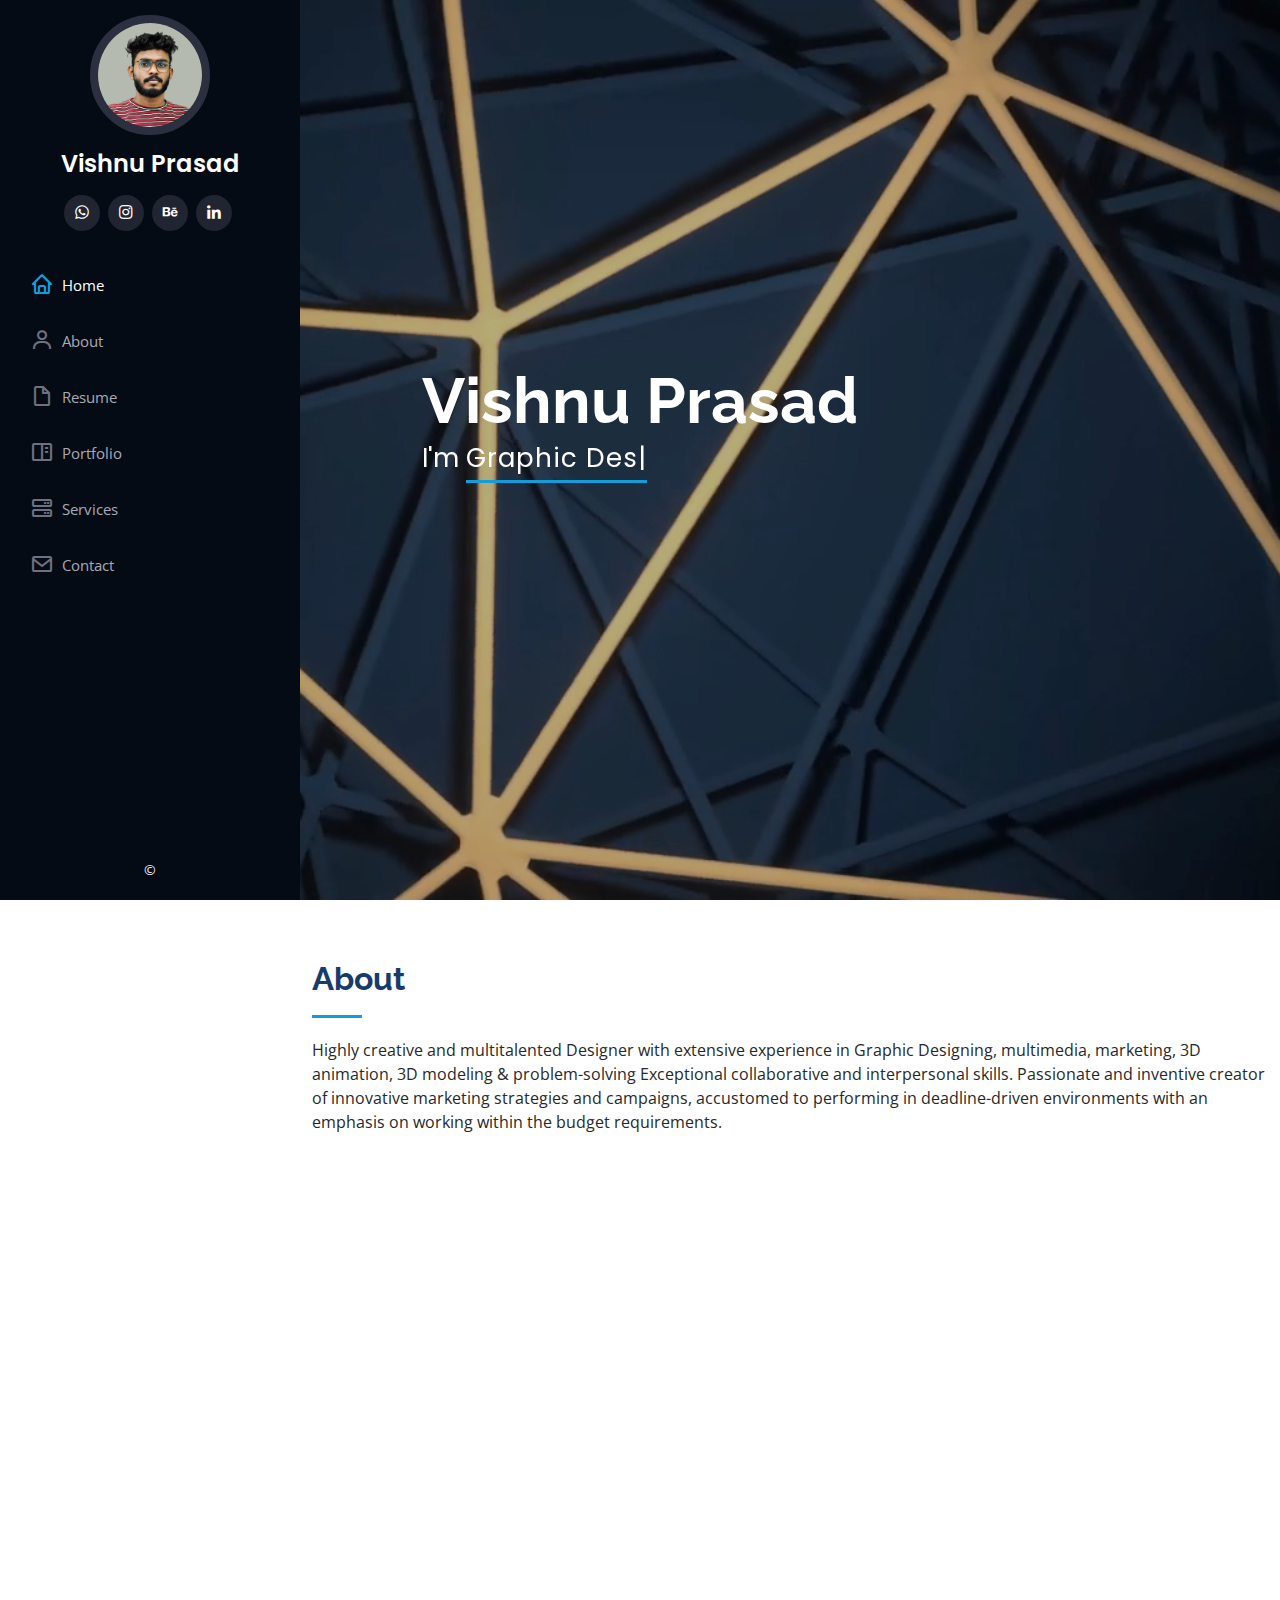
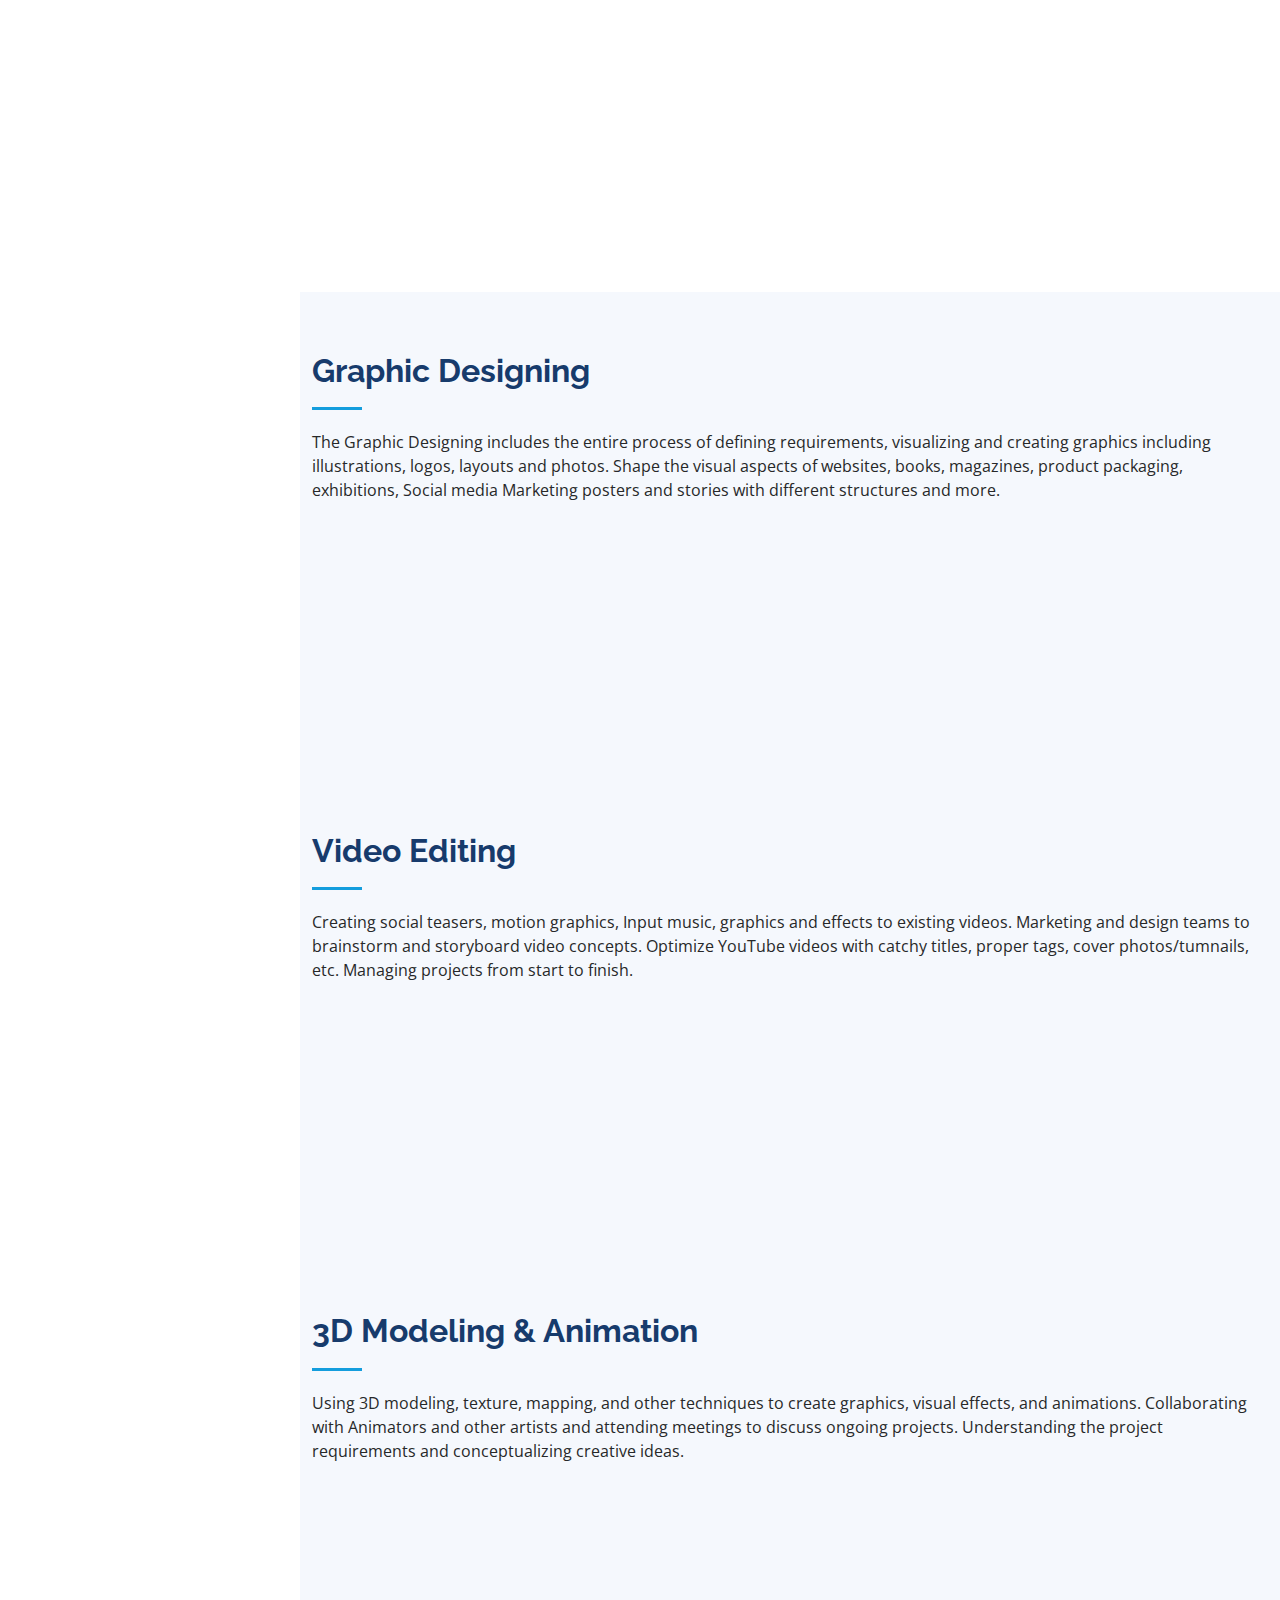
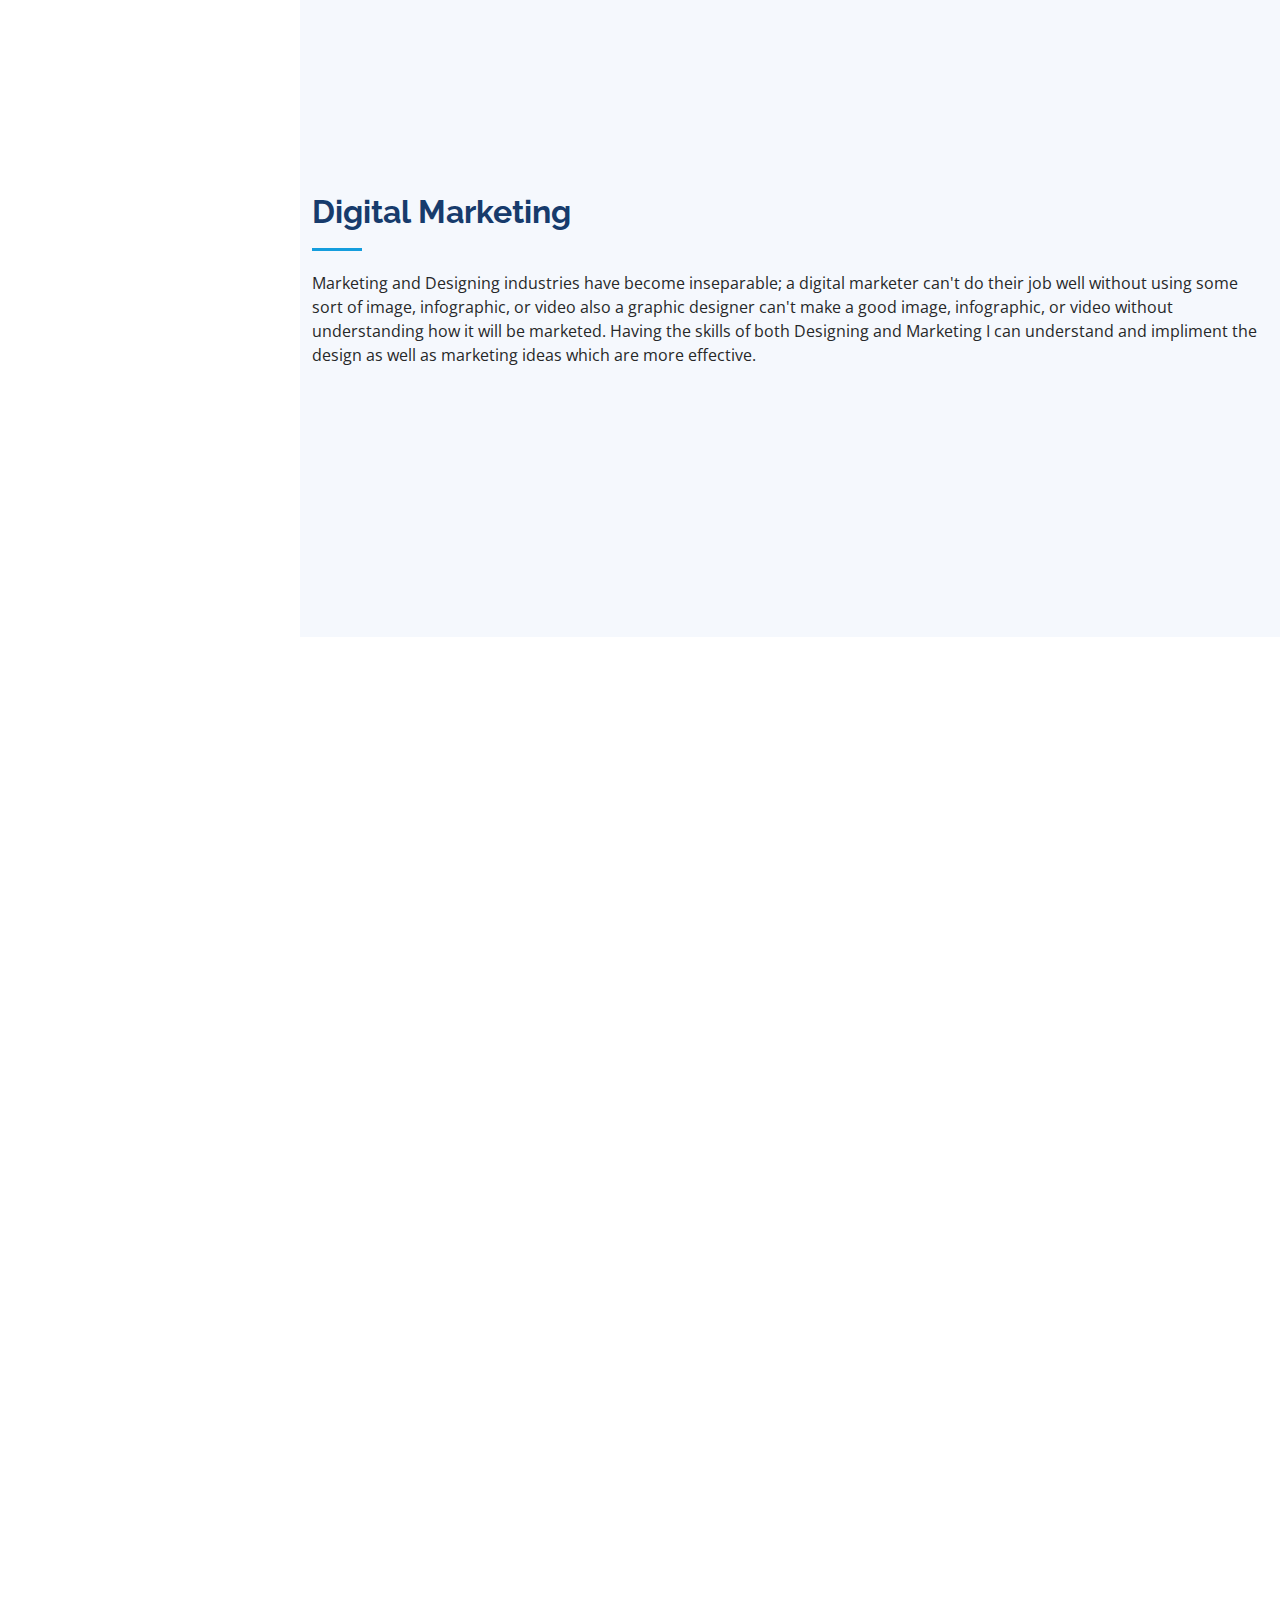
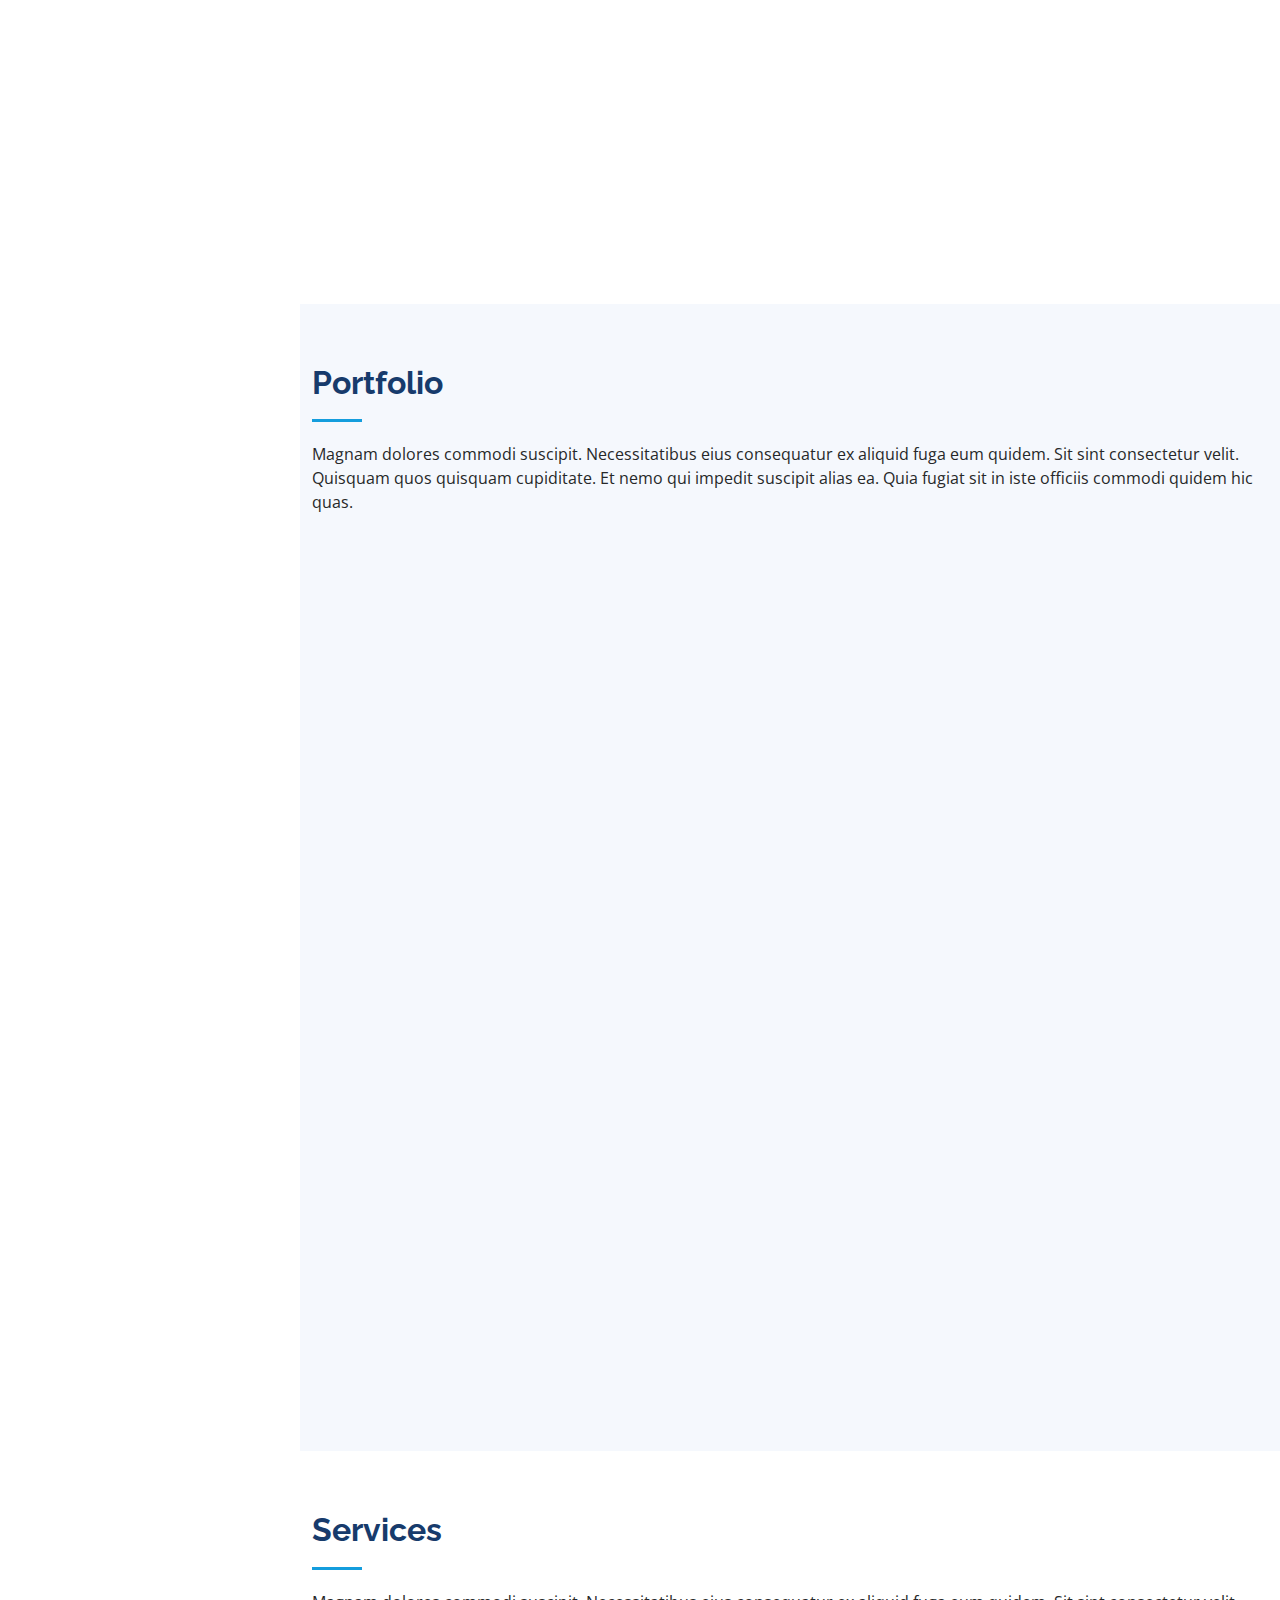
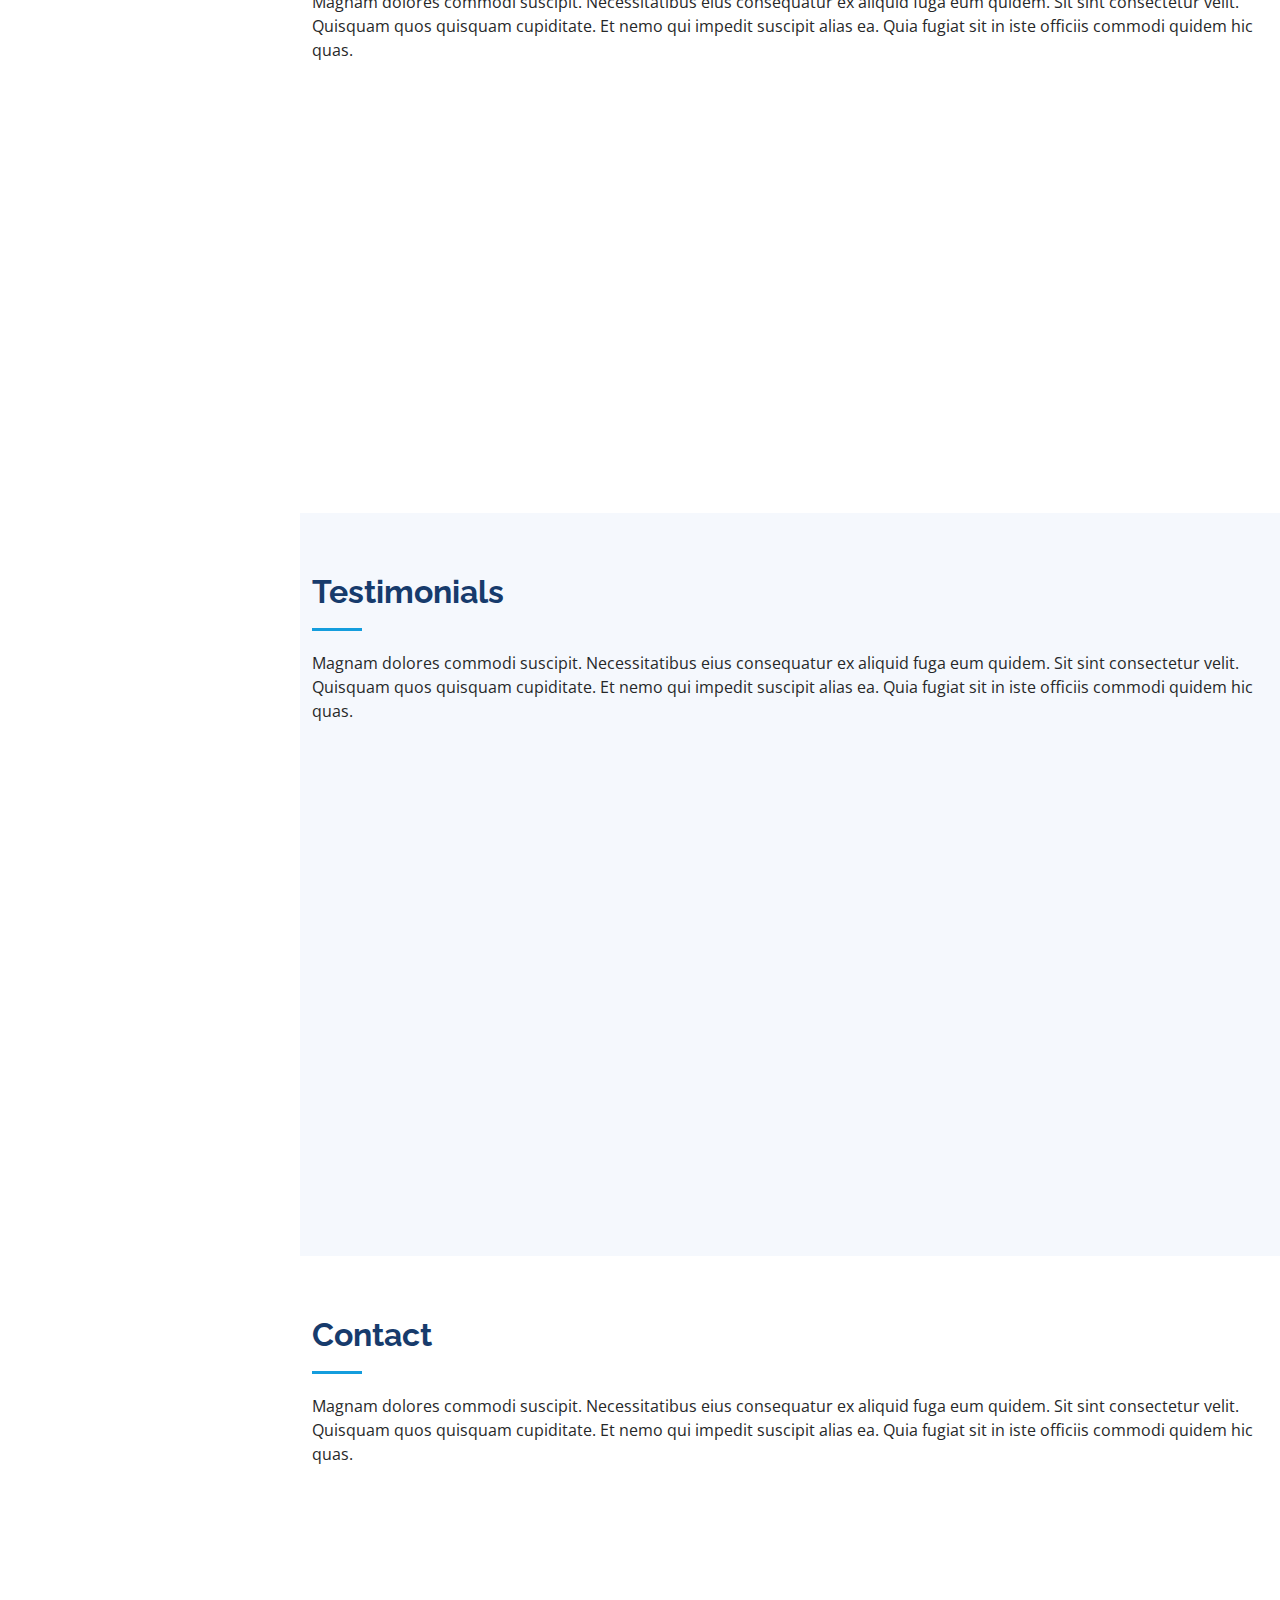
==== commit 9d765902: "updated code" ====
--- a/index.html
+++ b/index.html
@@ -5,7 +5,7 @@
   <meta charset="utf-8">
   <meta content="width=device-width, initial-scale=1.0" name="viewport">
 
-  <title>iPortfolio Bootstrap Template - Index</title>
+  <title>Vishnuprasad Portfolio-home</title>
   <meta content="" name="description">
   <meta content="" name="keywords">
 
@@ -48,11 +48,10 @@
         <img src="assets/img/profile-img2.jpg" alt="" class="img-fluid rounded-circle">
         <h1 class="text-light"><a href="index.html">Vishnu Prasad</a></h1>
         <div class="social-links mt-3 text-center">
-          <a href="#" class="twitter"><i class="bx bxl-twitter"></i></a>
-          <a href="#" class="facebook"><i class="bx bxl-facebook"></i></a>
-          <a href="#" class="instagram"><i class="bx bxl-instagram"></i></a>
-          <a href="#" class="google-plus"><i class="bx bxl-skype"></i></a>
-          <a href="#" class="linkedin"><i class="bx bxl-linkedin"></i></a>
+          <a href="https://wa.me/+919072433228" class="whatsapp"><i class="bx bxl-whatsapp"></i></a>
+          <a href="https://instagram.com/flame_shifter?r=nametag" class="instagram"><i class="bx bxl-instagram"></i></a>
+          <a href="https://www.behance.net/vishnuprasad50" class="behance"><i class="bx bxl-behance"></i></a>
+          <a href="https://www.linkedin.com/in/vishnu-prasad-5b4924204" class="linkedin"><i class="bx bxl-linkedin"></i></a>
         </div>
       </div>
 
@@ -149,42 +148,39 @@
     <section id="facts" class="facts">
       <div class="container">
 
-        <div class="section-title">
-          <h2>Facts</h2>
-          <p>Magnam dolores commodi suscipit. Necessitatibus eius consequatur ex aliquid fuga eum quidem. Sit sint consectetur velit. Quisquam quos quisquam cupiditate. Et nemo qui impedit suscipit alias ea. Quia fugiat sit in iste officiis commodi quidem hic quas.</p>
-        </div>
+       
 
         <div class="row no-gutters">
 
           <div class="col-lg-3 col-md-6 d-md-flex align-items-md-stretch" data-aos="fade-up">
             <div class="count-box">
-              <i class="bi bi-emoji-smile"></i>
-              <span data-purecounter-start="0" data-purecounter-end="232" data-purecounter-duration="1" class="purecounter"></span>
-              <p><strong>Happy Clients</strong> consequuntur quae</p>
+              <i class="bi-camera-video"></i>
+              <span data-purecounter-start="0" data-purecounter-end="185" data-purecounter-duration="2" class="purecounter"></span>
+              <p><strong>Hours </strong>Of video Edited</p>
             </div>
           </div>
 
           <div class="col-lg-3 col-md-6 d-md-flex align-items-md-stretch" data-aos="fade-up" data-aos-delay="100">
             <div class="count-box">
-              <i class="bi bi-journal-richtext"></i>
-              <span data-purecounter-start="0" data-purecounter-end="521" data-purecounter-duration="1" class="purecounter"></span>
-              <p><strong>Projects</strong> adipisci atque cum quia aut</p>
+              <i class="bi-headphones"></i>
+              <span data-purecounter-start="0" data-purecounter-end="800" data-purecounter-duration="2" class="purecounter"></span>
+              <p><strong>Minutes </strong> audio designed</p>
             </div>
           </div>
 
           <div class="col-lg-3 col-md-6 d-md-flex align-items-md-stretch" data-aos="fade-up" data-aos-delay="200">
             <div class="count-box">
-              <i class="bi bi-headset"></i>
-              <span data-purecounter-start="0" data-purecounter-end="1453" data-purecounter-duration="1" class="purecounter"></span>
-              <p><strong>Hours Of Support</strong> aut commodi quaerat</p>
+              <i class="bi-image"></i>
+              <span data-purecounter-start="0" data-purecounter-end="1453" data-purecounter-duration="2" class="purecounter"></span>
+              <p><strong>Pages </strong> Designed</p>
             </div>
           </div>
 
           <div class="col-lg-3 col-md-6 d-md-flex align-items-md-stretch" data-aos="fade-up" data-aos-delay="300">
             <div class="count-box">
-              <i class="bi bi-people"></i>
-              <span data-purecounter-start="0" data-purecounter-end="32" data-purecounter-duration="1" class="purecounter"></span>
-              <p><strong>Hard Workers</strong> rerum asperiores dolor</p>
+              <i class="bi bi-phone"></i>
+              <span data-purecounter-start="0" data-purecounter-end="16" data-purecounter-duration="2" class="purecounter"></span>
+              <p><strong>Social Media </strong> Accounts handled</p>
             </div>
           </div>
 
@@ -199,7 +195,9 @@
 
         <div class="section-title">
           <h2>Graphic Designing</h2>
-          <p>Magnam dolores commodi suscipit. Necessitatibus eius consequatur ex aliquid fuga eum quidem. Sit sint consectetur velit. Quisquam quos quisquam cupiditate. Et nemo qui impedit suscipit alias ea. Quia fugiat sit in iste officiis commodi quidem hic quas.</p>
+          <p>The Graphic Designing includes the entire process of defining requirements, visualizing and creating graphics 
+            including illustrations, logos, layouts and photos. Shape the visual aspects of websites, books, magazines,
+             product packaging, exhibitions, Social media Marketing posters and stories with different structures and more.</p>
         </div>
 
         <div class="row skills-content">
@@ -264,7 +262,9 @@
 
         <div class="section-title">
           <h2>Video Editing</h2>
-          <p>Magnam dolores commodi suscipit. Necessitatibus eius consequatur ex aliquid fuga eum quidem. Sit sint consectetur velit. Quisquam quos quisquam cupiditate. Et nemo qui impedit suscipit alias ea. Quia fugiat sit in iste officiis commodi quidem hic quas.</p>
+          <p>Creating social teasers, motion graphics, Input music, graphics and effects to existing videos.
+             Marketing and design teams to brainstorm and storyboard video concepts. Optimize YouTube videos with catchy titles, 
+             proper tags, cover photos/tumnails, etc. Managing projects from start to finish.</p>
         </div>
 
         <div class="row skills-content">
@@ -329,7 +329,9 @@
 
         <div class="section-title">
           <h2>3D Modeling & Animation</h2>
-          <p>Magnam dolores commodi suscipit. Necessitatibus eius consequatur ex aliquid fuga eum quidem. Sit sint consectetur velit. Quisquam quos quisquam cupiditate. Et nemo qui impedit suscipit alias ea. Quia fugiat sit in iste officiis commodi quidem hic quas.</p>
+          <p>Using 3D modeling, texture, mapping, and other techniques to create graphics, visual effects, 
+            and animations. Collaborating with Animators and other artists and attending meetings to discuss ongoing projects.
+             Understanding the project requirements and conceptualizing creative ideas.</p>
         </div>
 
         <div class="row skills-content">
@@ -394,7 +396,9 @@
 
         <div class="section-title">
           <h2>Digital Marketing</h2>
-          <p>Magnam dolores commodi suscipit. Necessitatibus eius consequatur ex aliquid fuga eum quidem. Sit sint consectetur velit. Quisquam quos quisquam cupiditate. Et nemo qui impedit suscipit alias ea. Quia fugiat sit in iste officiis commodi quidem hic quas.</p>
+          <p>Marketing and Designing industries have become inseparable; a digital marketer can't do their job well without using some sort of image, 
+            infographic, or video also a graphic designer can't make a good image, infographic, or video without understanding how it will be marketed.
+          Having the skills of both Designing and Marketing I can understand and impliment the design as well as marketing ideas which are more effective. </p>
         </div>
 
         <div class="row skills-content">
@@ -458,62 +462,68 @@
     <section id="resume" class="resume">
       <div class="container">
 
-        <div class="section-title">
-          <h2>Resume</h2>
-          <p>Magnam dolores commodi suscipit. Necessitatibus eius consequatur ex aliquid fuga eum quidem. Sit sint consectetur velit. Quisquam quos quisquam cupiditate. Et nemo qui impedit suscipit alias ea. Quia fugiat sit in iste officiis commodi quidem hic quas.</p>
-        </div>
-
-        <div class="row">
-          <div class="col-lg-6" data-aos="fade-up">
-            <h3 class="resume-title">Sumary</h3>
-            <div class="resume-item pb-0">
-              <h4>Alex Smith</h4>
-              <p><em>Innovative and deadline-driven Graphic Designer with 3+ years of experience designing and developing user-centered digital/print marketing material from initial concept to final, polished deliverable.</em></p>
-              <ul>
-                <li>Portland par 127,Orlando, FL</li>
-                <li>(123) 456-7891</li>
-                <li>alice.barkley@example.com</li>
-              </ul>
-            </div>
-
-            <h3 class="resume-title">Education</h3>
-            <div class="resume-item">
-              <h4>Master of Fine Arts &amp; Graphic Design</h4>
-              <h5>2015 - 2016</h5>
-              <p><em>Rochester Institute of Technology, Rochester, NY</em></p>
-              <p>Qui deserunt veniam. Et sed aliquam labore tempore sed quisquam iusto autem sit. Ea vero voluptatum qui ut dignissimos deleniti nerada porti sand markend</p>
-            </div>
-            <div class="resume-item">
-              <h4>Bachelor of Fine Arts &amp; Graphic Design</h4>
-              <h5>2010 - 2014</h5>
-              <p><em>Rochester Institute of Technology, Rochester, NY</em></p>
-              <p>Quia nobis sequi est occaecati aut. Repudiandae et iusto quae reiciendis et quis Eius vel ratione eius unde vitae rerum voluptates asperiores voluptatem Earum molestiae consequatur neque etlon sader mart dila</p>
-            </div>
+        
+
+        <div class="row" >
+          <div class="col-lg-6" data-aos="fade-up" id="side_image" style=" display: flex; align-items: center; justify-content: center; flex-direction: column;">
+            
+            <img src="./assets/img/gdpc.png" style="width: 37rem"/>
+
+            
+            
           </div>
           <div class="col-lg-6" data-aos="fade-up" data-aos-delay="100">
             <h3 class="resume-title">Professional Experience</h3>
             <div class="resume-item">
-              <h4>Senior graphic design specialist</h4>
-              <h5>2019 - Present</h5>
-              <p><em>Experion, New York, NY </em></p>
+              <h4>Graphic Designer and Video Editor</h4>
+              <h5>05/2022 - Present</h5>
+              <p><em>Four Skils Training Institute L.L.C, Fujairah, UAE </em></p>
               <ul>
-                <li>Lead in the design, development, and implementation of the graphic, layout, and production communication materials</li>
-                <li>Delegate tasks to the 7 members of the design team and provide counsel on all aspects of the project. </li>
-                <li>Supervise the assessment of all graphic materials in order to ensure quality and accuracy of the design</li>
-                <li>Oversee the efficient use of production project budgets ranging from $2,000 - $25,000</li>
+                <li>Responsible for brand building, social media
+                  marketing, content creation, and execution
+                  Create brochures, leaflets, social media posters, and
+                  lead creation.</li>
+                <li>Setup studio for video production. Planning and shooting video
+                  content for promotional purposes.
+                   </li>
+                <li>Design practice materials and textbooks.
+                </li>
+                <li>Handling of all company social media accounts</li>
               </ul>
             </div>
             <div class="resume-item">
-              <h4>Graphic design specialist</h4>
-              <h5>2017 - 2018</h5>
-              <p><em>Stepping Stone Advertising, New York, NY</em></p>
+              <h4>Graphic Designer and 2D/3D Animator</h4>
+              <h5>03/2021 - 04/2022</h5>
+              <p><em>Futuring Learning Solutions pvt. ltd.
+                , Calicut, India</em></p>
               <ul>
                 <li>Developed numerous marketing programs (logos, brochures,infographics, presentations, and advertisements).</li>
-                <li>Managed up to 5 projects or tasks at a given time while under pressure</li>
-                <li>Recommended and consulted with clients on the most appropriate graphic design</li>
-                <li>Created 4+ design presentations and proposals a month for clients and account managers</li>
+                <li>Designed and
+                  implemented various video and audio productions.
+                  </li>
+                <li>Prepared storyboard and designed an effective sequence for
+                  animation.
+                  </li>
+                <li>set up the studio for video production and streaming
+                </li>
               </ul>
             </div>
+            <div class="resume-item">
+              <h4>Graphic Designer and 2D/3D Animator</h4>
+              <h5>03/2021 - 04/2022</h5>
+              <p><em>Futuring Learning Solutions pvt. ltd.
+                , Calicut, India</em></p>
+              <ul>
+                <li>Developed numerous marketing programs (logos, brochures,infographics, presentations, and advertisements).</li>
+                <li>Designed and
+                  implemented various video and audio productions.
+                  </li>
+                <li>Prepared storyboard and designed an effective sequence for
+                  animation.
+                  </li>
+                <li>set up the studio for video production and streaming
+                </li>
+              </ul>
           </div>
         </div>
 
--- a/assets/css/style.css
+++ b/assets/css/style.css
@@ -1115,4 +1115,20 @@
     width: auto;
     padding-right: 20px 15px;
   }
+}
+
+.bgimg{
+  margin-top: 50px;
+  height: 200px;
+  width: 200px;
+  background-image: url('/assets/img/gdpc.png');
+  background-repeat: no-repeat;
+  border: 1px solid black;
+}
+
+#side-image{
+  display: flex;
+  align-items: center;
+  justify-content: center;
+  background-color: #173b6c;
 }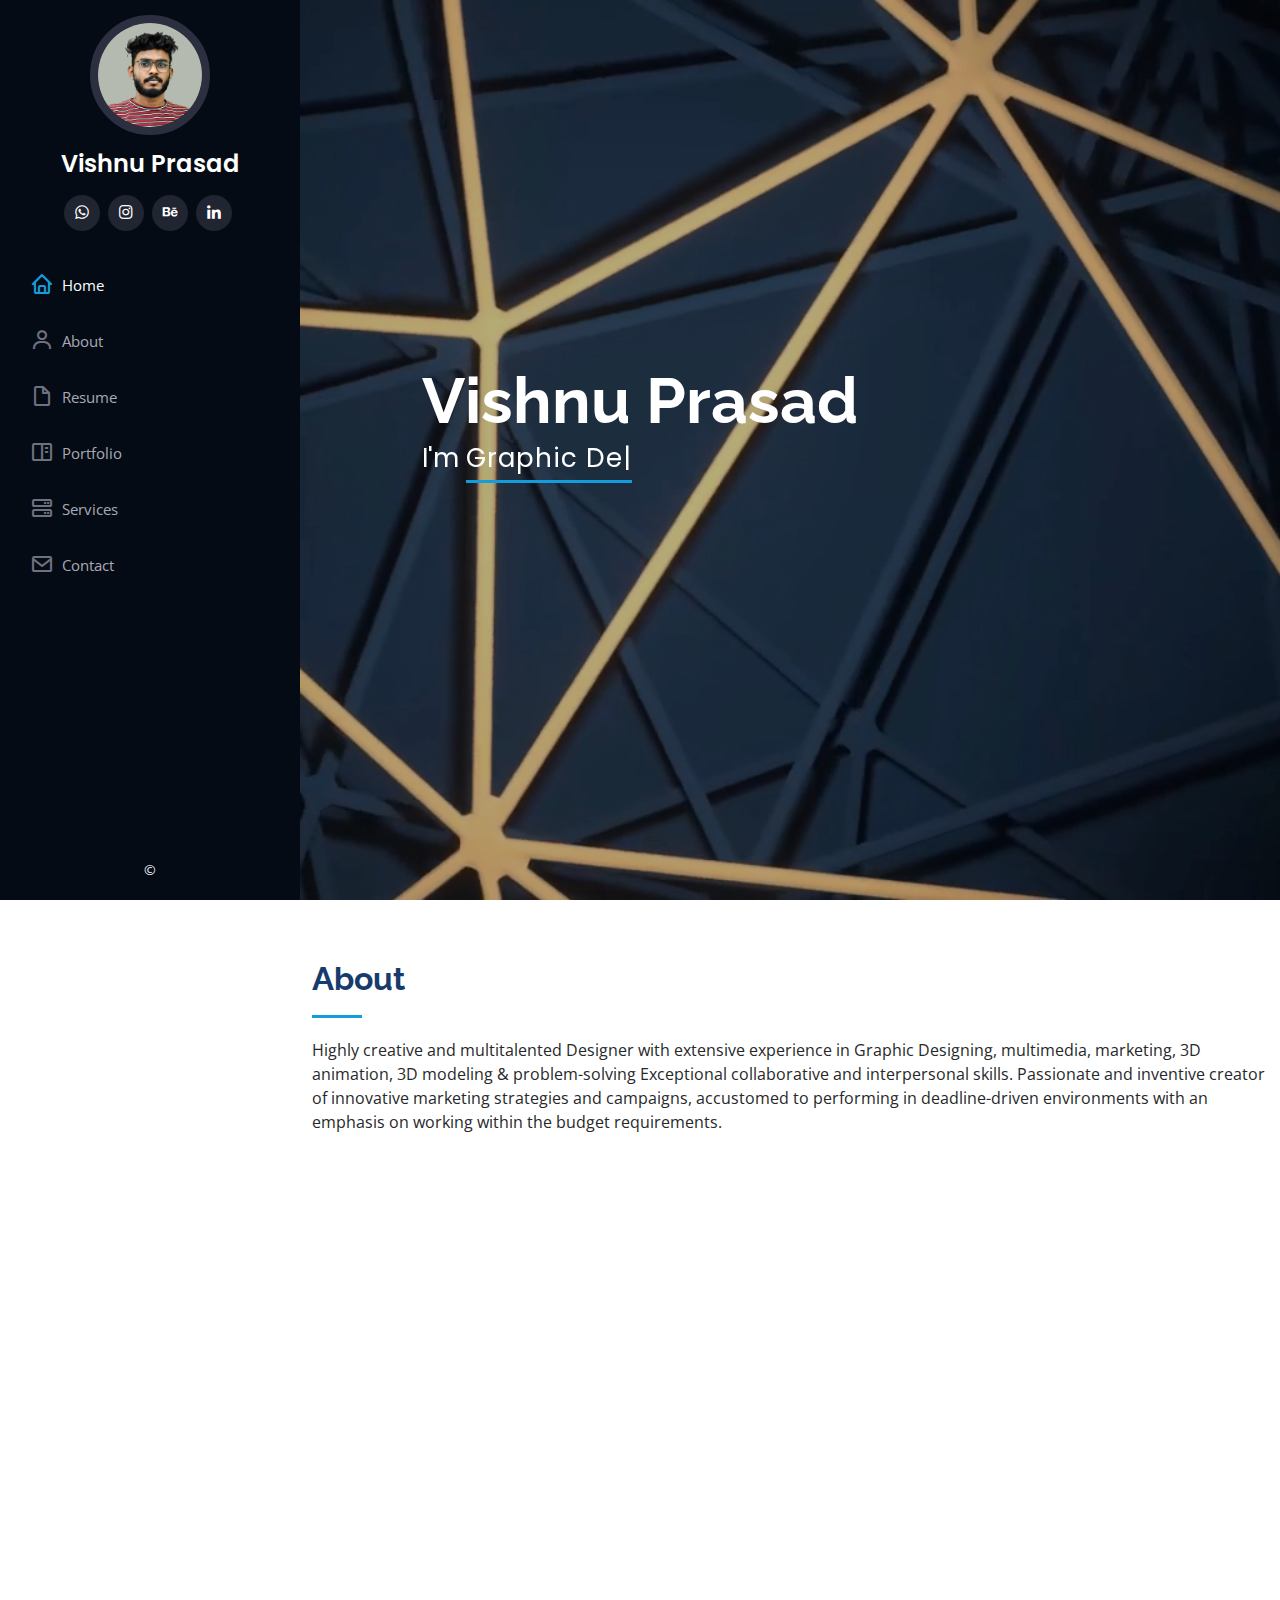
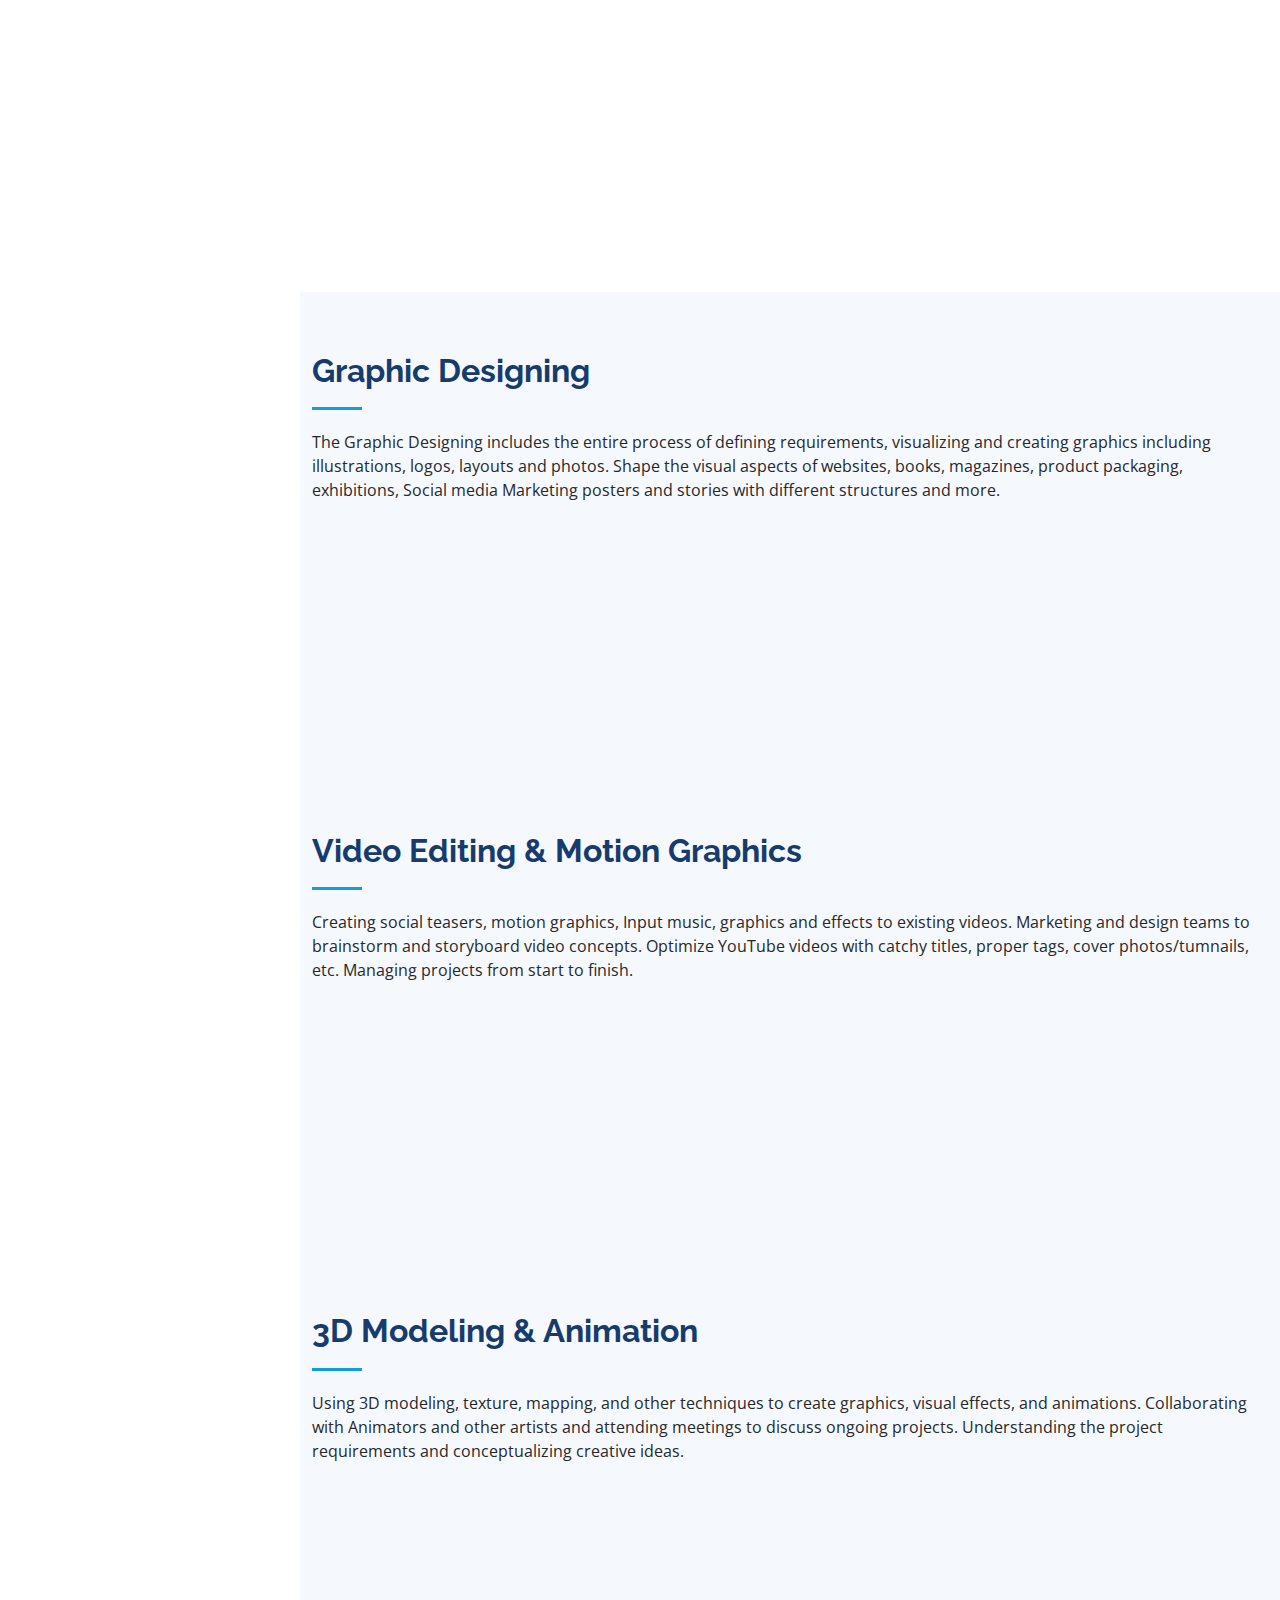
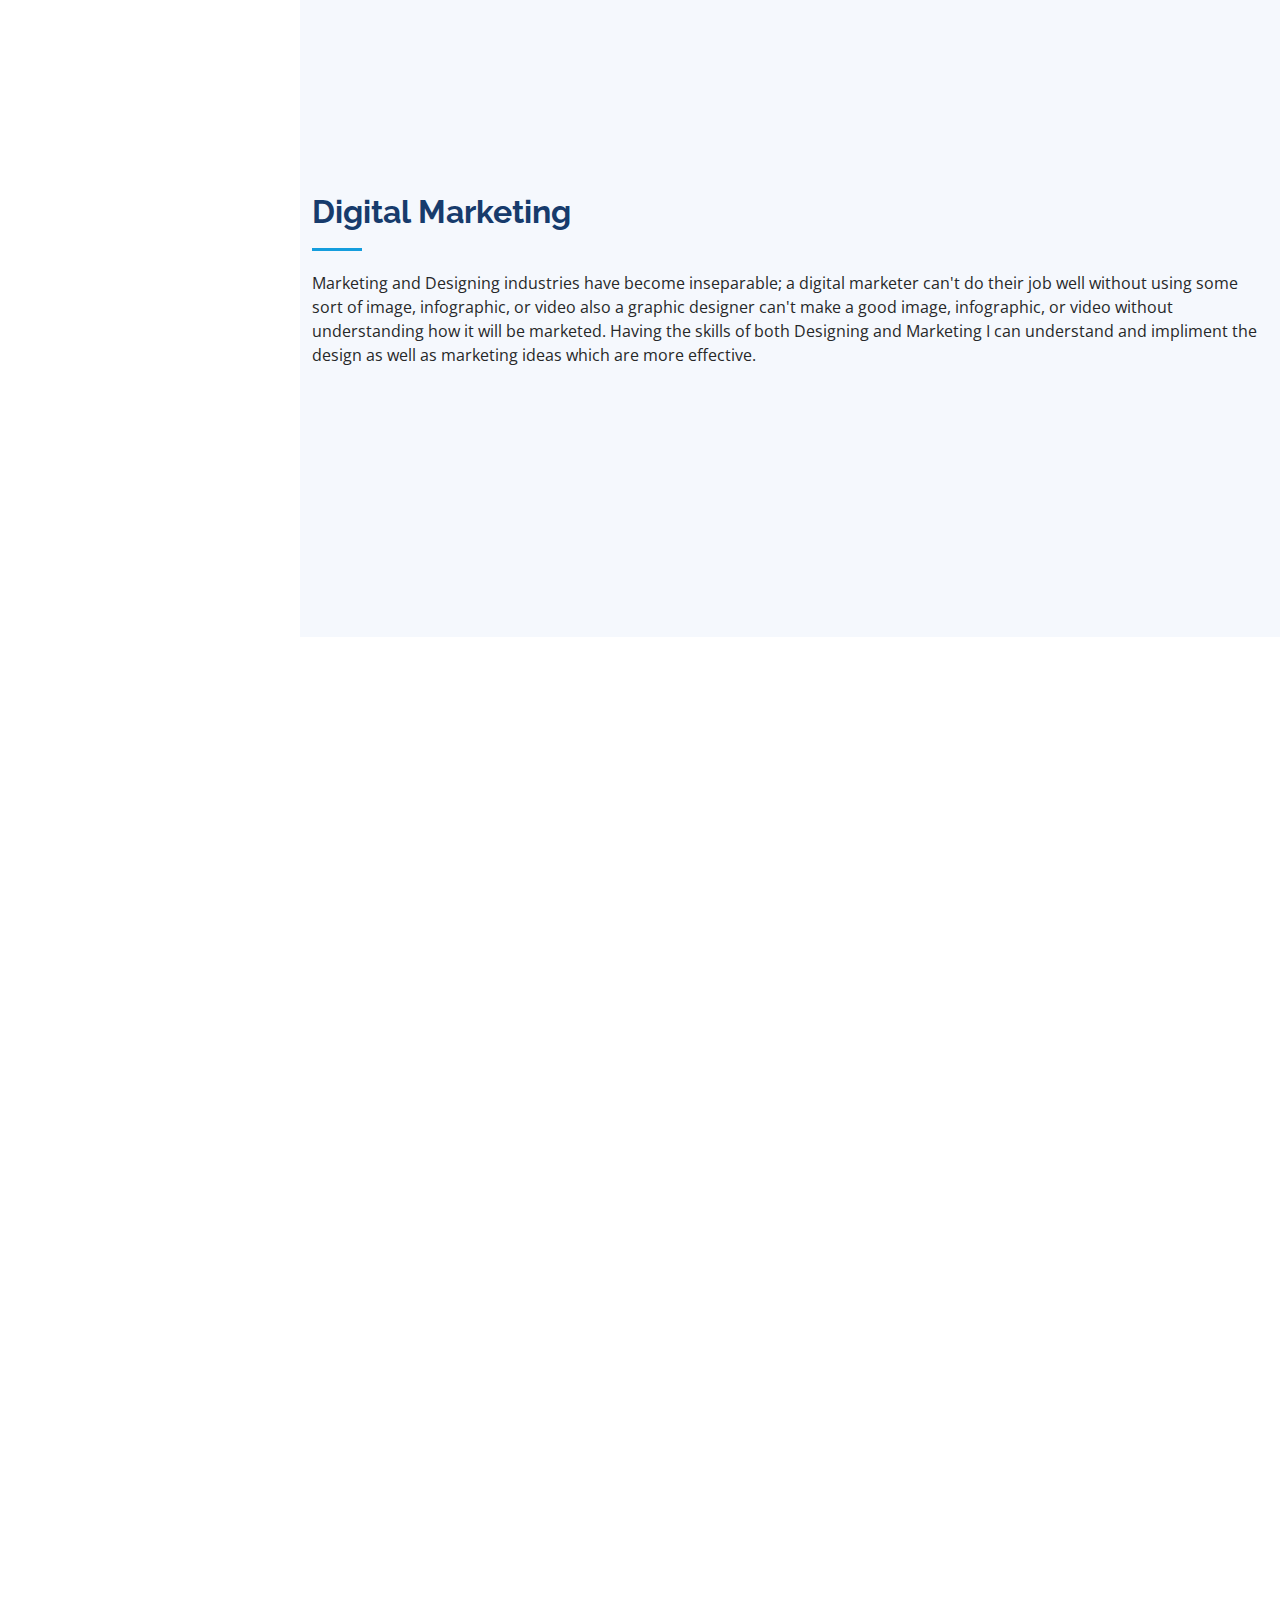
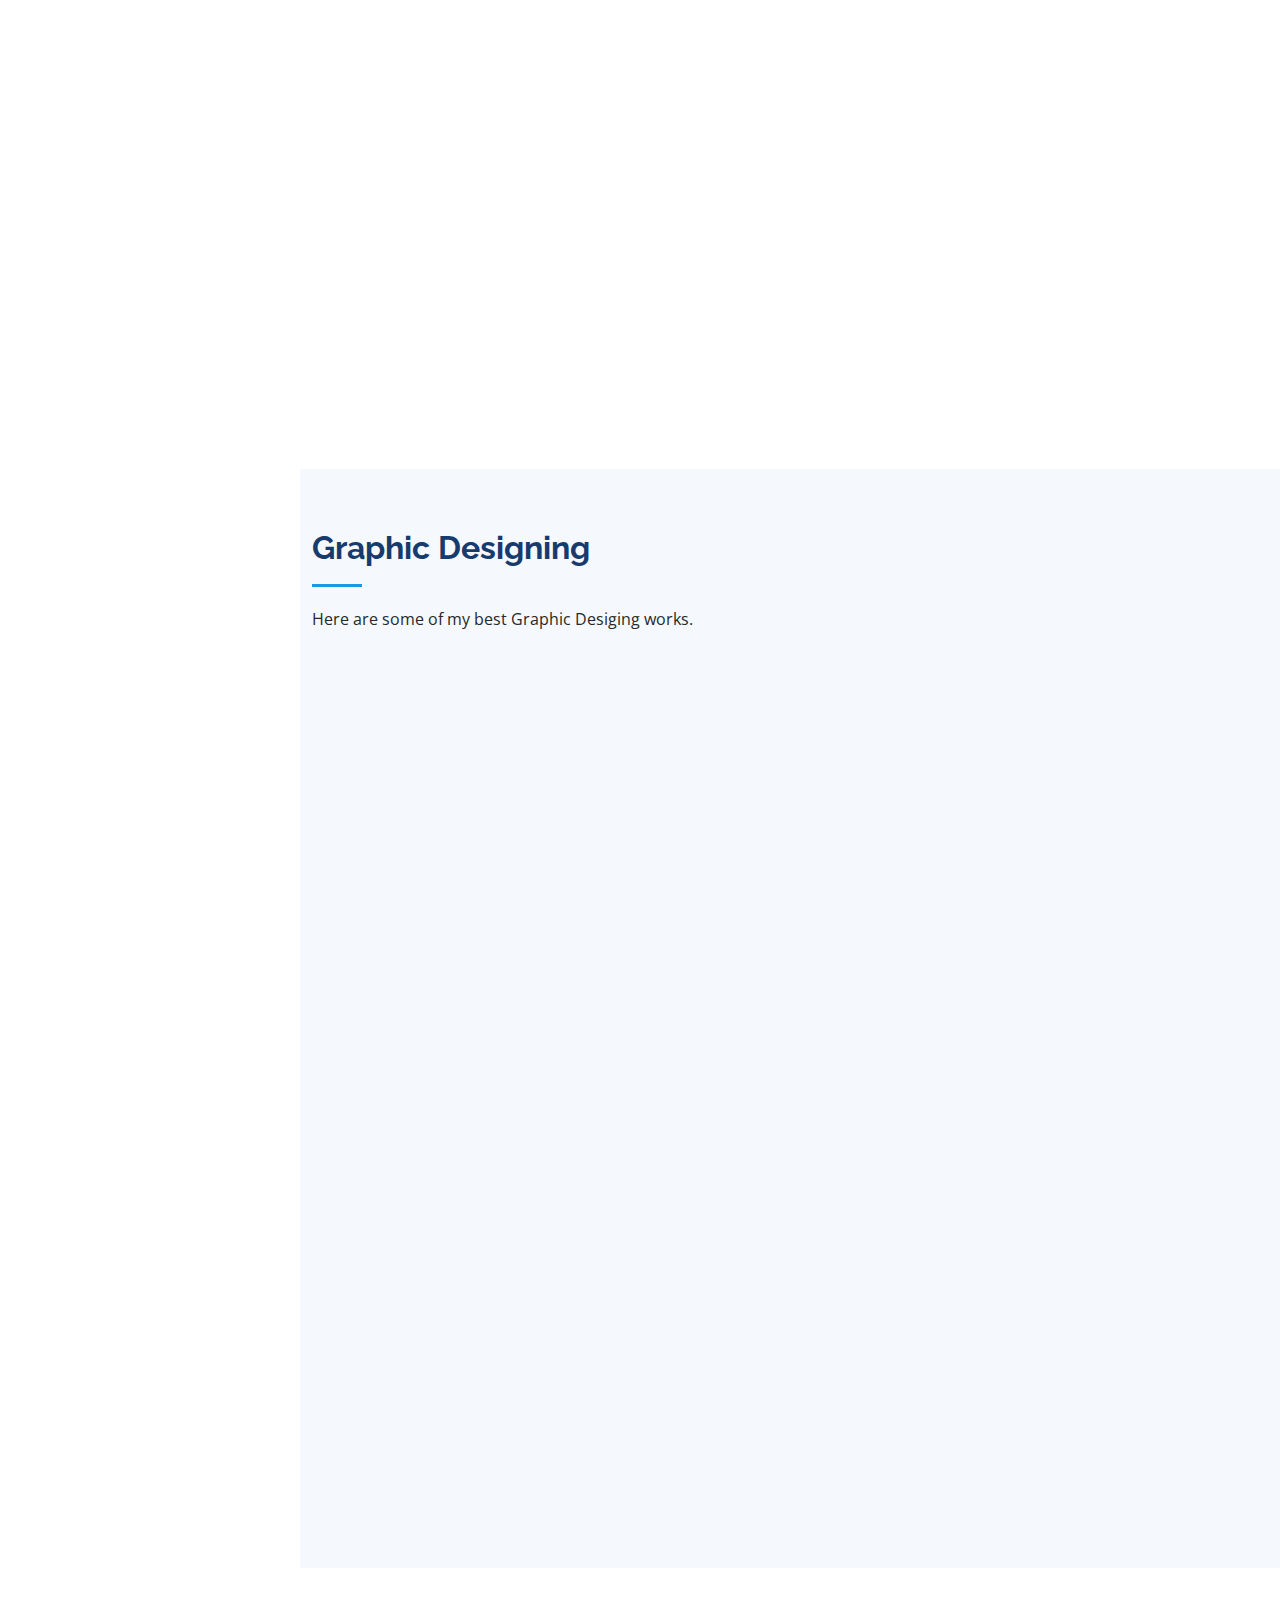
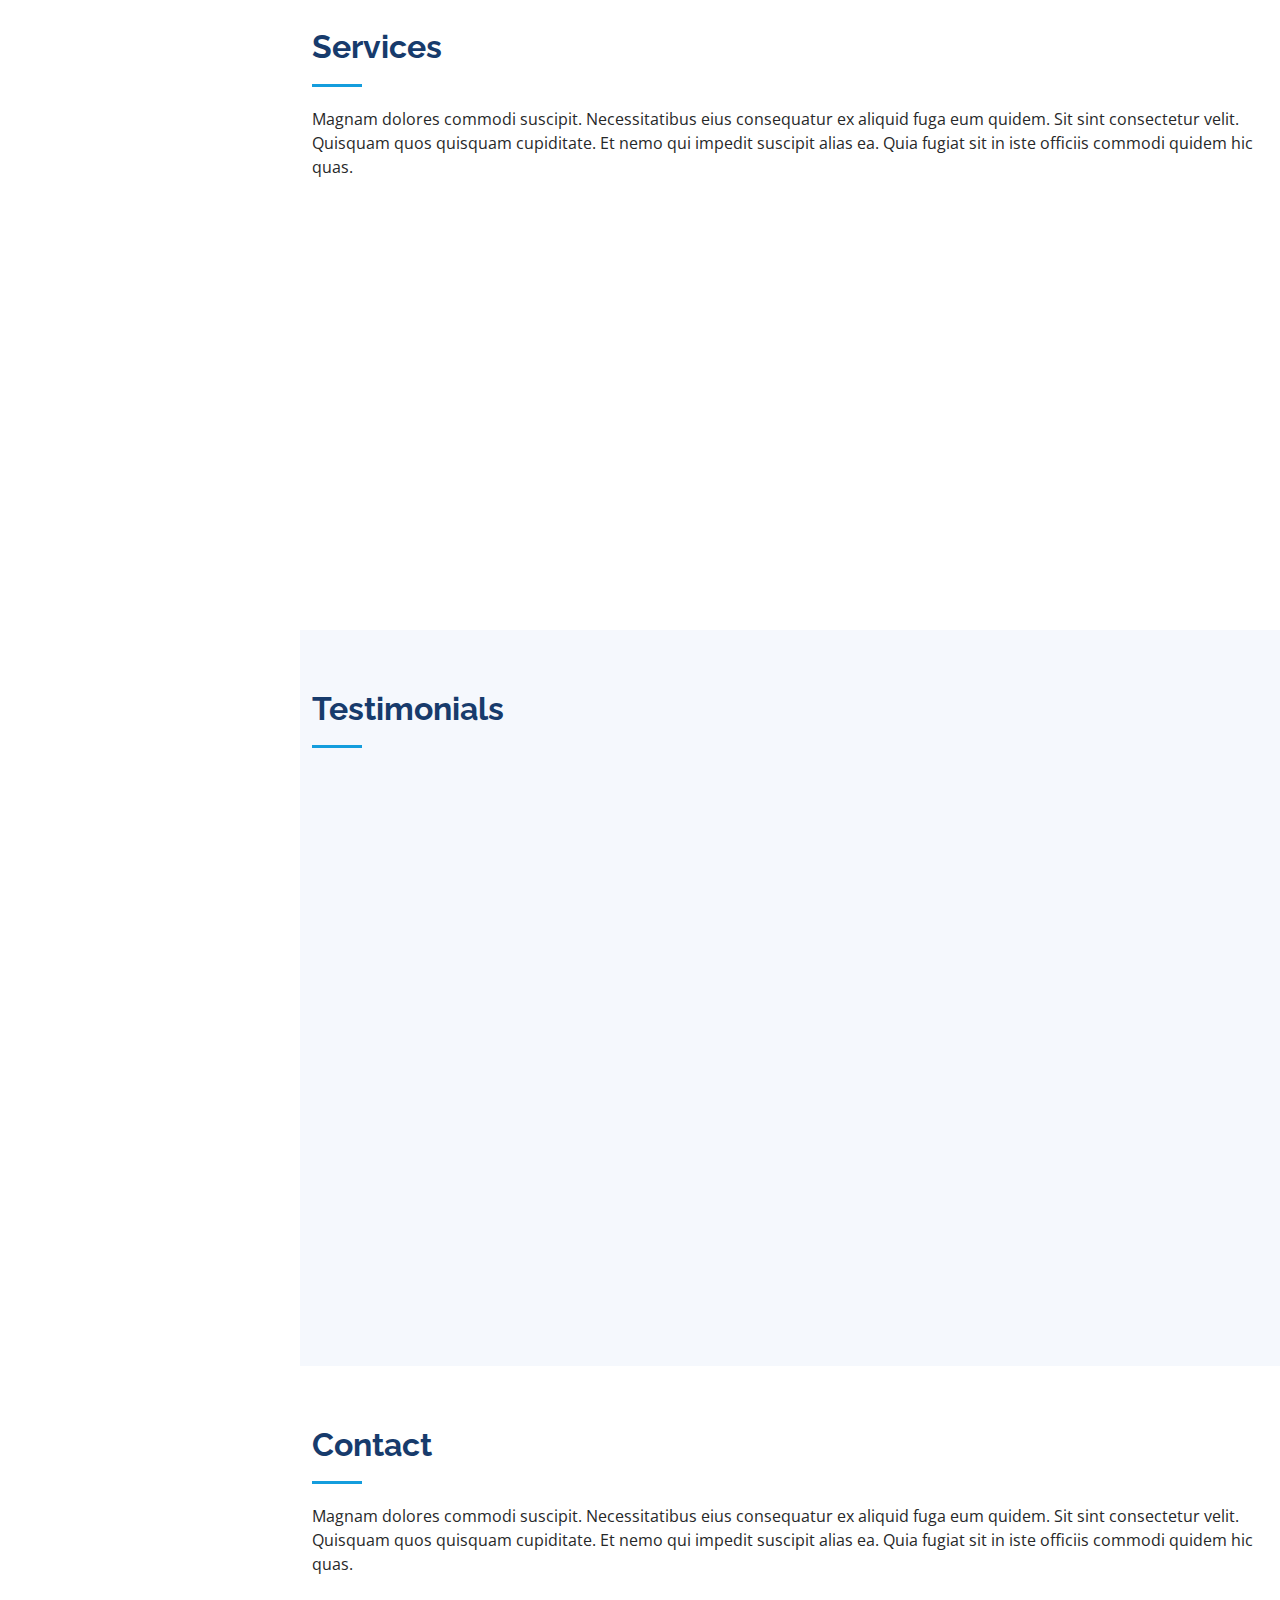
==== commit 8f2c2771: "updated code2" ====
--- a/index.html
+++ b/index.html
@@ -261,7 +261,7 @@
       <div class="container">
 
         <div class="section-title">
-          <h2>Video Editing</h2>
+          <h2>Video Editing & Motion Graphics</h2>
           <p>Creating social teasers, motion graphics, Input music, graphics and effects to existing videos.
              Marketing and design teams to brainstorm and storyboard video concepts. Optimize YouTube videos with catchy titles, 
              proper tags, cover photos/tumnails, etc. Managing projects from start to finish.</p>
@@ -509,22 +509,36 @@
               </ul>
             </div>
             <div class="resume-item">
-              <h4>Graphic Designer and 2D/3D Animator</h4>
-              <h5>03/2021 - 04/2022</h5>
-              <p><em>Futuring Learning Solutions pvt. ltd.
+              <h4>Graphic Designer and Video Editor</h4>
+              <h5>02/2020 - 03/2021</h5>
+              <p><em>Hub Tech IT Solutions pvt. ltd.
+
                 , Calicut, India</em></p>
               <ul>
                 <li>Developed numerous marketing programs (logos, brochures,infographics, presentations, and advertisements).</li>
-                <li>Designed and
-                  implemented various video and audio productions.
+                <li>Designed and created video and Graphic
+                  content for marketing purposes.
+                  
                   </li>
-                <li>Prepared storyboard and designed an effective sequence for
-                  animation.
+                <li>Prepared Motion Graphics advertisement.
                   </li>
-                <li>set up the studio for video production and streaming
+                
+              </ul>
+          </div>
+          <div class="resume-item">
+            <h4>Graphic Designer and Video Editor</h4>
+            <h5>2019 - 2020</h5>
+            <p><em>( Freelancer )
+
+              , Calicut, India</em></p>
+            <ul>
+              <li>have experience in graphic designing and video editing since 2019
+                as a
+                freelancer and dealt with various customers.
                 </li>
-              </ul>
-          </div>
+              
+            </ul>
+        </div>
         </div>
 
       </div>
@@ -535,17 +549,17 @@
       <div class="container">
 
         <div class="section-title">
-          <h2>Portfolio</h2>
-          <p>Magnam dolores commodi suscipit. Necessitatibus eius consequatur ex aliquid fuga eum quidem. Sit sint consectetur velit. Quisquam quos quisquam cupiditate. Et nemo qui impedit suscipit alias ea. Quia fugiat sit in iste officiis commodi quidem hic quas.</p>
+          <h2>Graphic Designing</h2>
+          <p>Here are some of my best Graphic Desiging works.</p>
         </div>
 
         <div class="row" data-aos="fade-up">
           <div class="col-lg-12 d-flex justify-content-center">
             <ul id="portfolio-flters">
-              <li data-filter="*" class="filter-active">All</li>
-              <li data-filter=".filter-app">App</li>
-              <li data-filter=".filter-card">Card</li>
-              <li data-filter=".filter-web">Web</li>
+              <li data-filter="*" class="filter-active">Sociel Media posters</li>
+              <li data-filter=".filter-app">Logos & Branding</li>
+              <li data-filter=".filter-card">Books & Flayers</li>
+              <li data-filter=".filter-web">Illustrations</li>
             </ul>
           </div>
         </div>
@@ -646,6 +660,8 @@
 
       </div>
     </section><!-- End Portfolio Section -->
+       
+
 
     <!-- ======= Services Section ======= -->
     <section id="services" class="services">
@@ -698,7 +714,7 @@
 
         <div class="section-title">
           <h2>Testimonials</h2>
-          <p>Magnam dolores commodi suscipit. Necessitatibus eius consequatur ex aliquid fuga eum quidem. Sit sint consectetur velit. Quisquam quos quisquam cupiditate. Et nemo qui impedit suscipit alias ea. Quia fugiat sit in iste officiis commodi quidem hic quas.</p>
+          <p></p>
         </div>
 
         <div class="testimonials-slider swiper" data-aos="fade-up" data-aos-delay="100">
@@ -708,12 +724,14 @@
               <div class="testimonial-item" data-aos="fade-up">
                 <p>
                   <i class="bx bxs-quote-alt-left quote-icon-left"></i>
-                  Proin iaculis purus consequat sem cure digni ssim donec porttitora entum suscipit rhoncus. Accusantium quam, ultricies eget id, aliquam eget nibh et. Maecen aliquam, risus at semper.
+                  I worked with Vishnu on multiple projects, including one of our Short filim 'History of Colours'. He is creative and skilled. Always quick to respond to requests and incredibly thorough,
+                  I continue to use his services to this day. He is simply the best. Thanks, Vishnu!
                   <i class="bx bxs-quote-alt-right quote-icon-right"></i>
                 </p>
                 <img src="assets/img/testimonials/testimonials-1.jpg" class="testimonial-img" alt="">
-                <h3>Saul Goodman</h3>
-                <h4>Ceo &amp; Founder</h4>
+                <h3>Shabad</h3>
+                <h4>Creative Director</h4>
+                <h4>Odd one out Studio</h4>
               </div>
             </div><!-- End testimonial item -->
 
@@ -734,12 +752,15 @@
               <div class="testimonial-item" data-aos="fade-up" data-aos-delay="200">
                 <p>
                   <i class="bx bxs-quote-alt-left quote-icon-left"></i>
-                  Enim nisi quem export duis labore cillum quae magna enim sint quorum nulla quem veniam duis minim tempor labore quem eram duis noster aute amet eram fore quis sint minim.
+                  Vishnu is one of the most energetic, workaholic and dedicated Designer I have seen, always keen to
+                  learn new things. From planning to final production , he is always keen to achieve his goals with utmost
+                  diligence. Wishing him all the best
                   <i class="bx bxs-quote-alt-right quote-icon-right"></i>
                 </p>
                 <img src="assets/img/testimonials/testimonials-3.jpg" class="testimonial-img" alt="">
-                <h3>Jena Karlis</h3>
-                <h4>Store Owner</h4>
+                <h3>Sandeep</h3>
+                <h4>Video Editor</h4>
+                <h4>Futuring Learning Solutions</h4>
               </div>
             </div><!-- End testimonial item -->
 
@@ -789,25 +810,26 @@
 
           <div class="col-lg-5 d-flex align-items-stretch">
             <div class="info">
-              <div class="address">
-                <i class="bi bi-geo-alt"></i>
-                <h4>Location:</h4>
-                <p>A108 Adam Street, New York, NY 535022</p>
-              </div>
+              
 
               <div class="email">
                 <i class="bi bi-envelope"></i>
                 <h4>Email:</h4>
-                <p>info@example.com</p>
+                <p>vishnuprasad720@gmail.com</p>
               </div>
 
               <div class="phone">
                 <i class="bi bi-phone"></i>
                 <h4>Call:</h4>
-                <p>+1 5589 55488 55s</p>
-              </div>
-
-              <iframe src="https://www.google.com/maps/embed?pb=!1m14!1m8!1m3!1d12097.433213460943!2d-74.0062269!3d40.7101282!3m2!1i1024!2i768!4f13.1!3m3!1m2!1s0x0%3A0xb89d1fe6bc499443!2sDowntown+Conference+Center!5e0!3m2!1smk!2sbg!4v1539943755621" frameborder="0" style="border:0; width: 100%; height: 290px;" allowfullscreen></iframe>
+                <p>+971 52 114 5227</p>
+              </div>
+              <div class="phone">
+                <i class="bi bi-whatsapp"></i>
+                <h4>Whatsapp:</h4>
+                <p>+91 9072433228</p>
+              </div>
+
+              </iframe>
             </div>
 
           </div>
--- a/assets/css/style.css
+++ b/assets/css/style.css
@@ -544,7 +544,24 @@
   border-radius: 50px;
   padding: 2px 15px;
 }
-
+.portfolio #portfolio-flters1 {
+  padding: 0;
+  margin: 0 auto 35px auto;
+  list-style: none;
+  text-align: center;
+  background: #fff;
+  border-radius: 50px;
+  padding: 2px 15px;
+}
+.portfolio #portfolio-flters2 {
+  padding: 0;
+  margin: 0 auto 35px auto;
+  list-style: none;
+  text-align: center;
+  background: #fff;
+  border-radius: 50px;
+  padding: 2px 15px;
+}
 .portfolio #portfolio-flters li {
   cursor: pointer;
   display: inline-block;
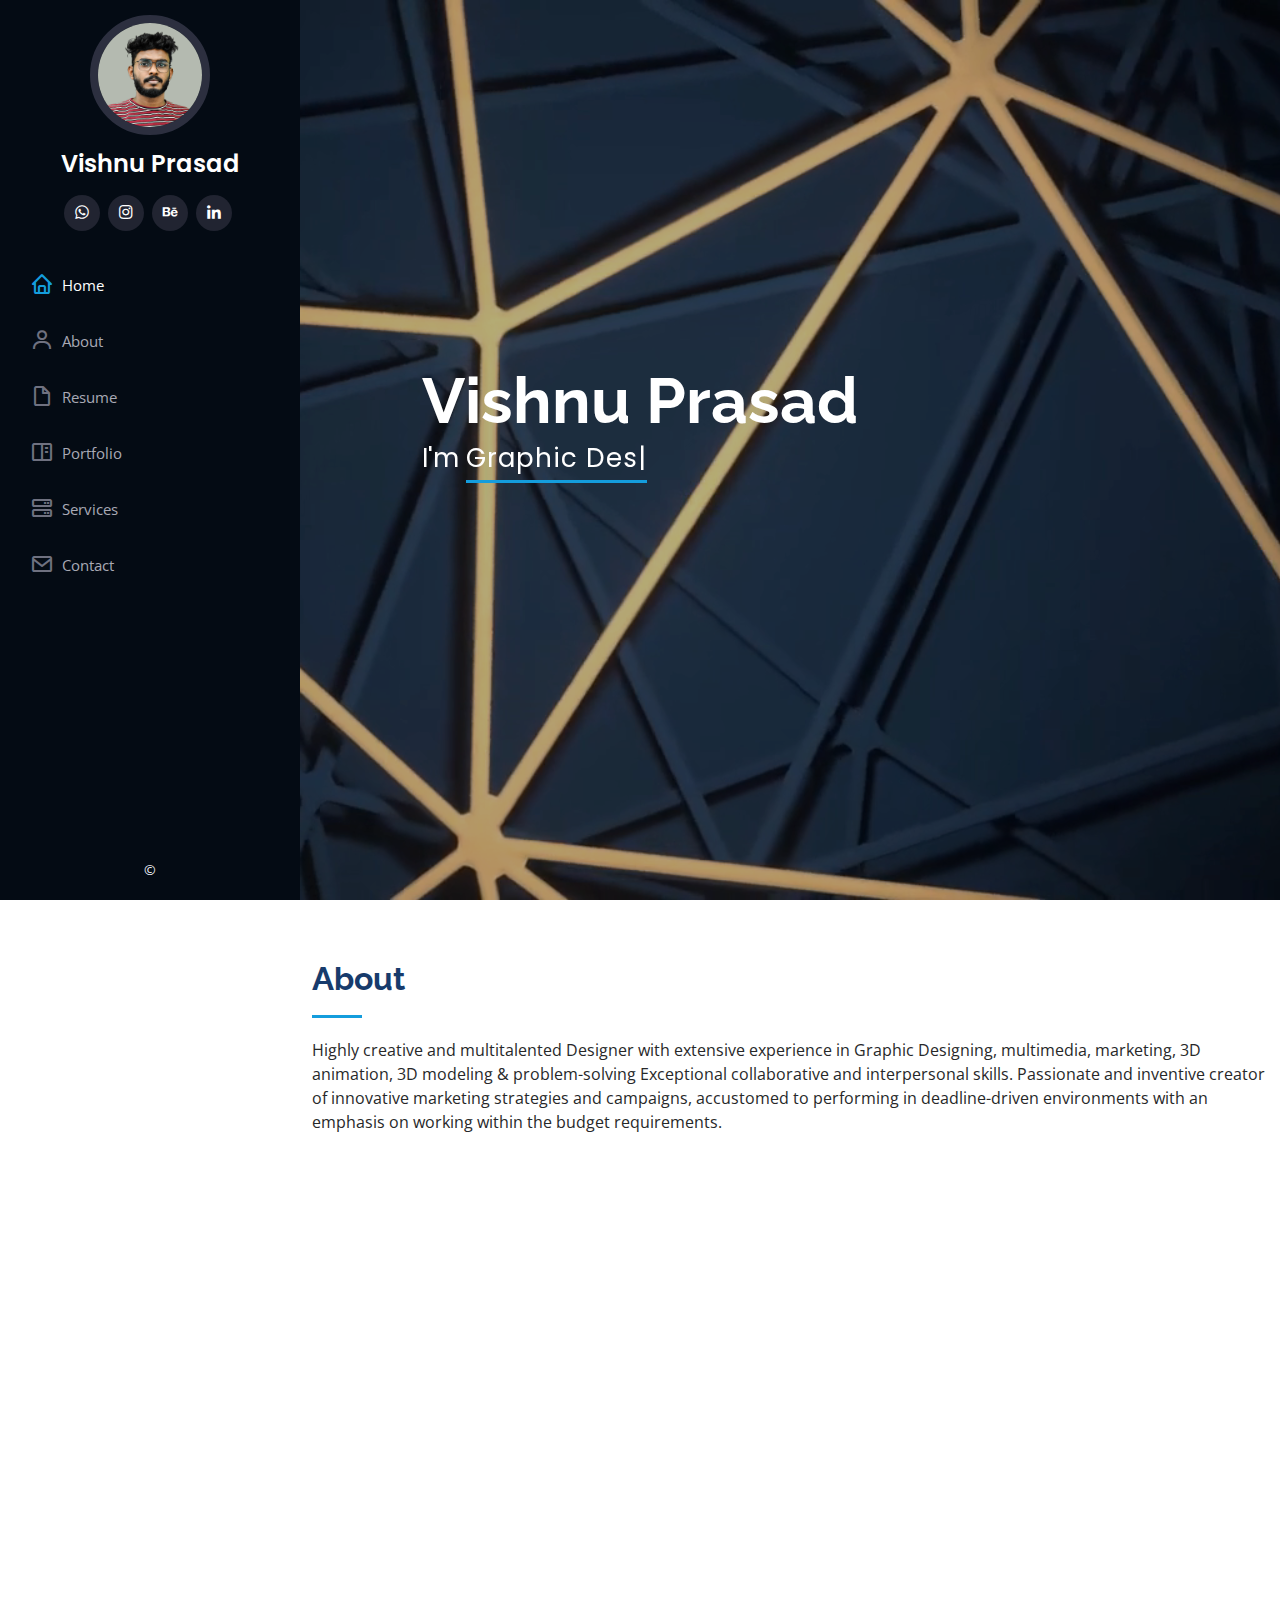
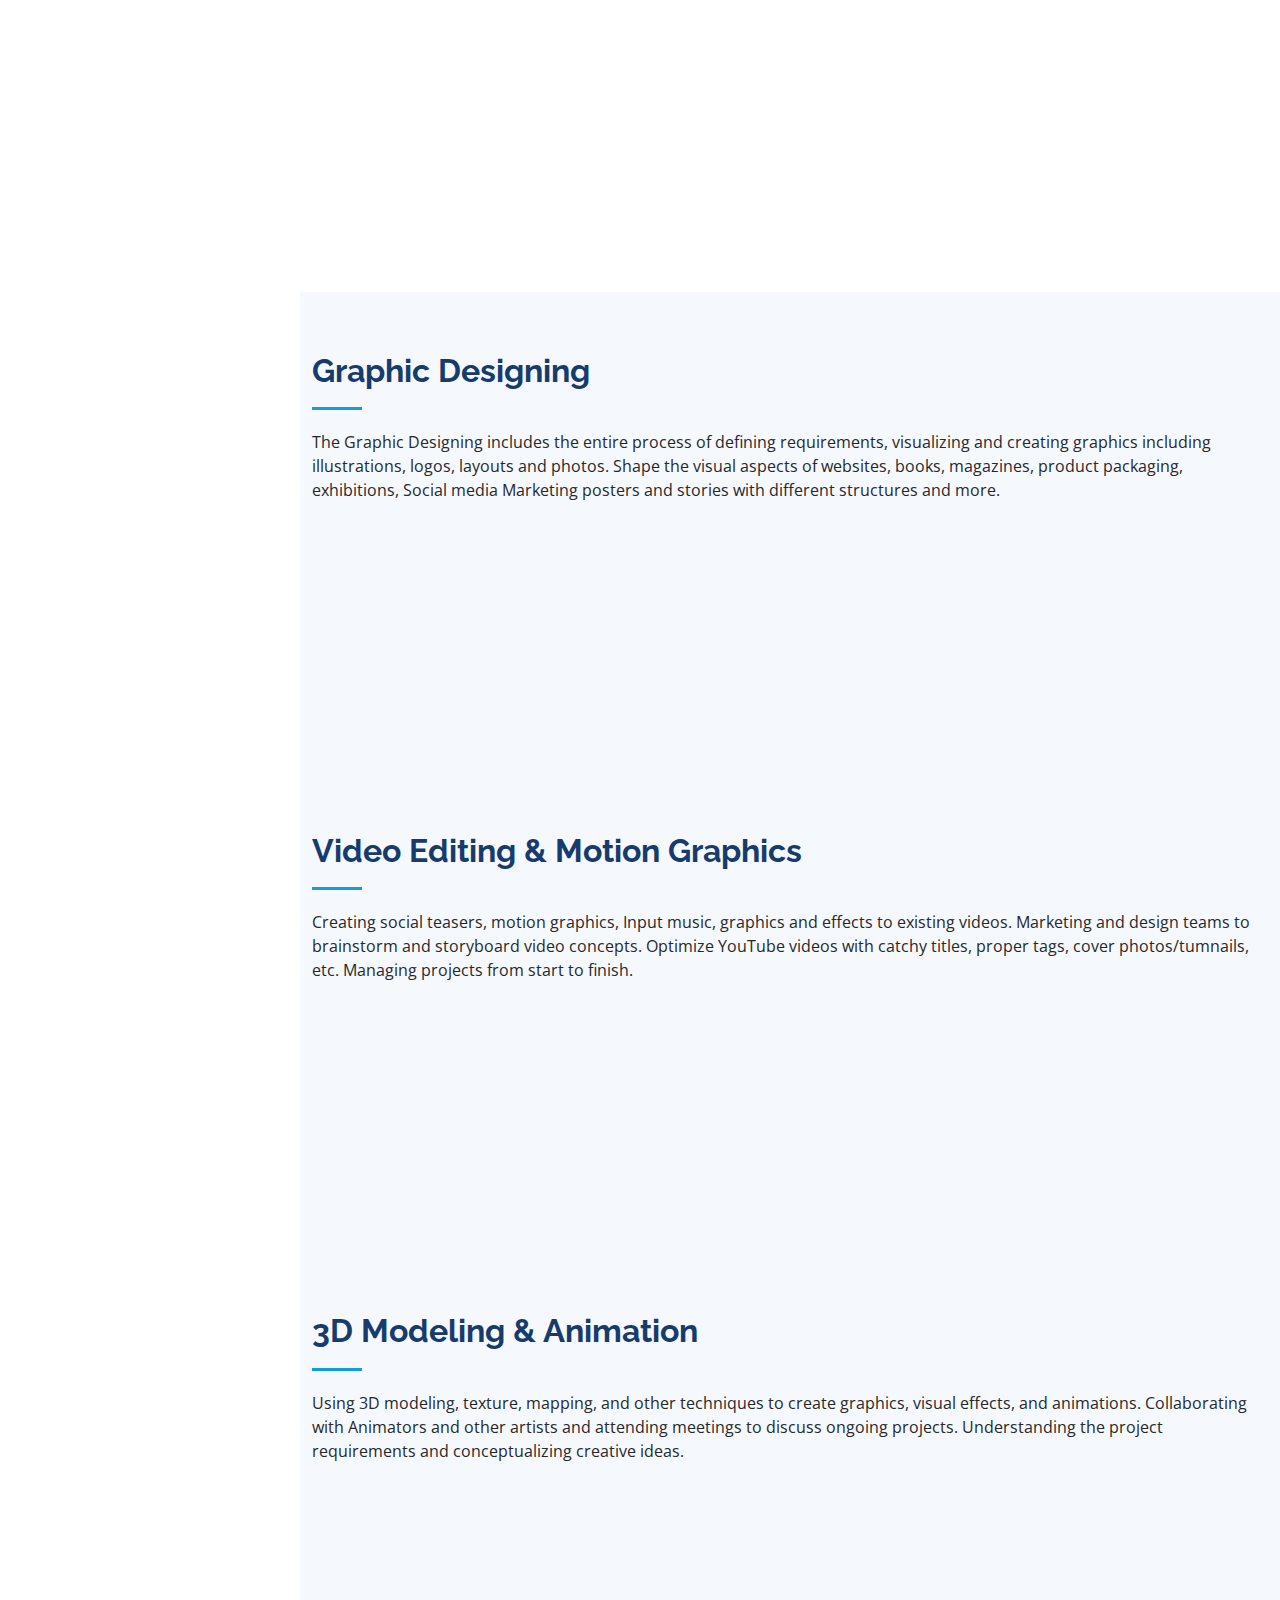
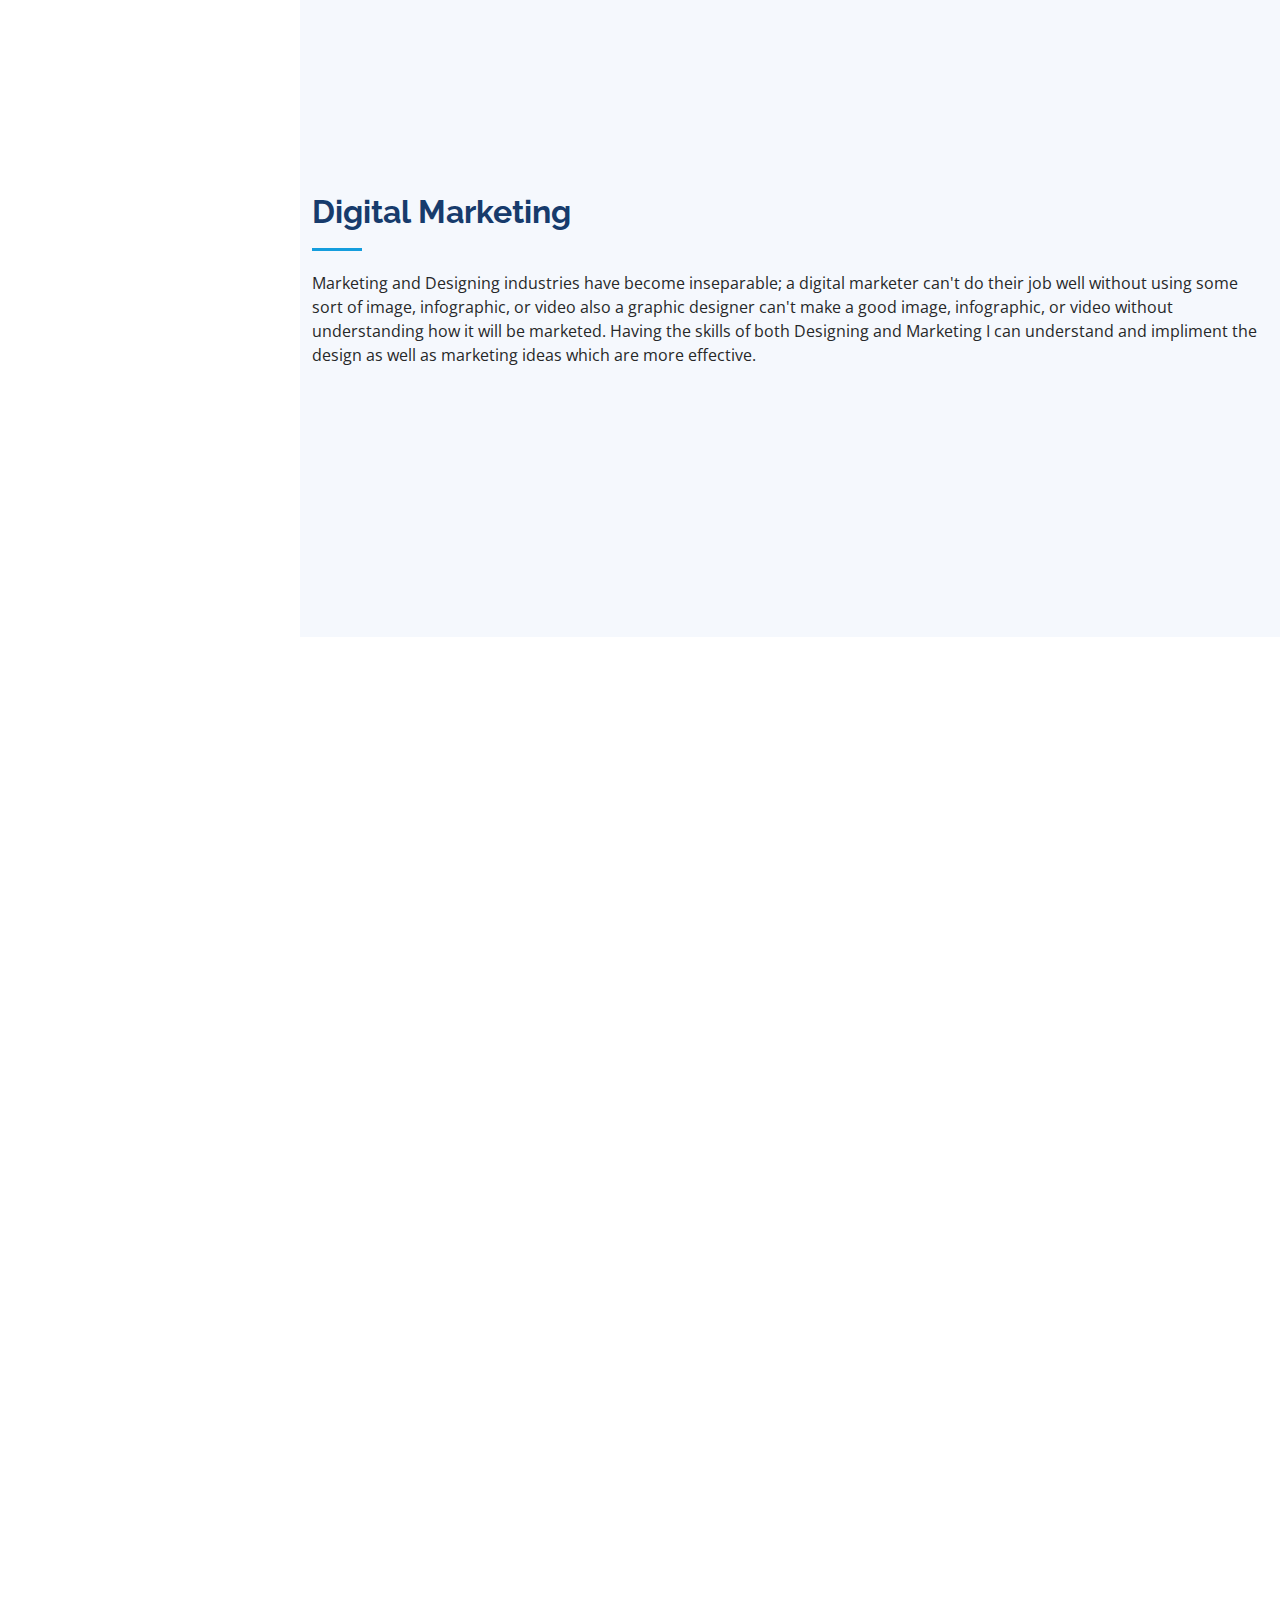
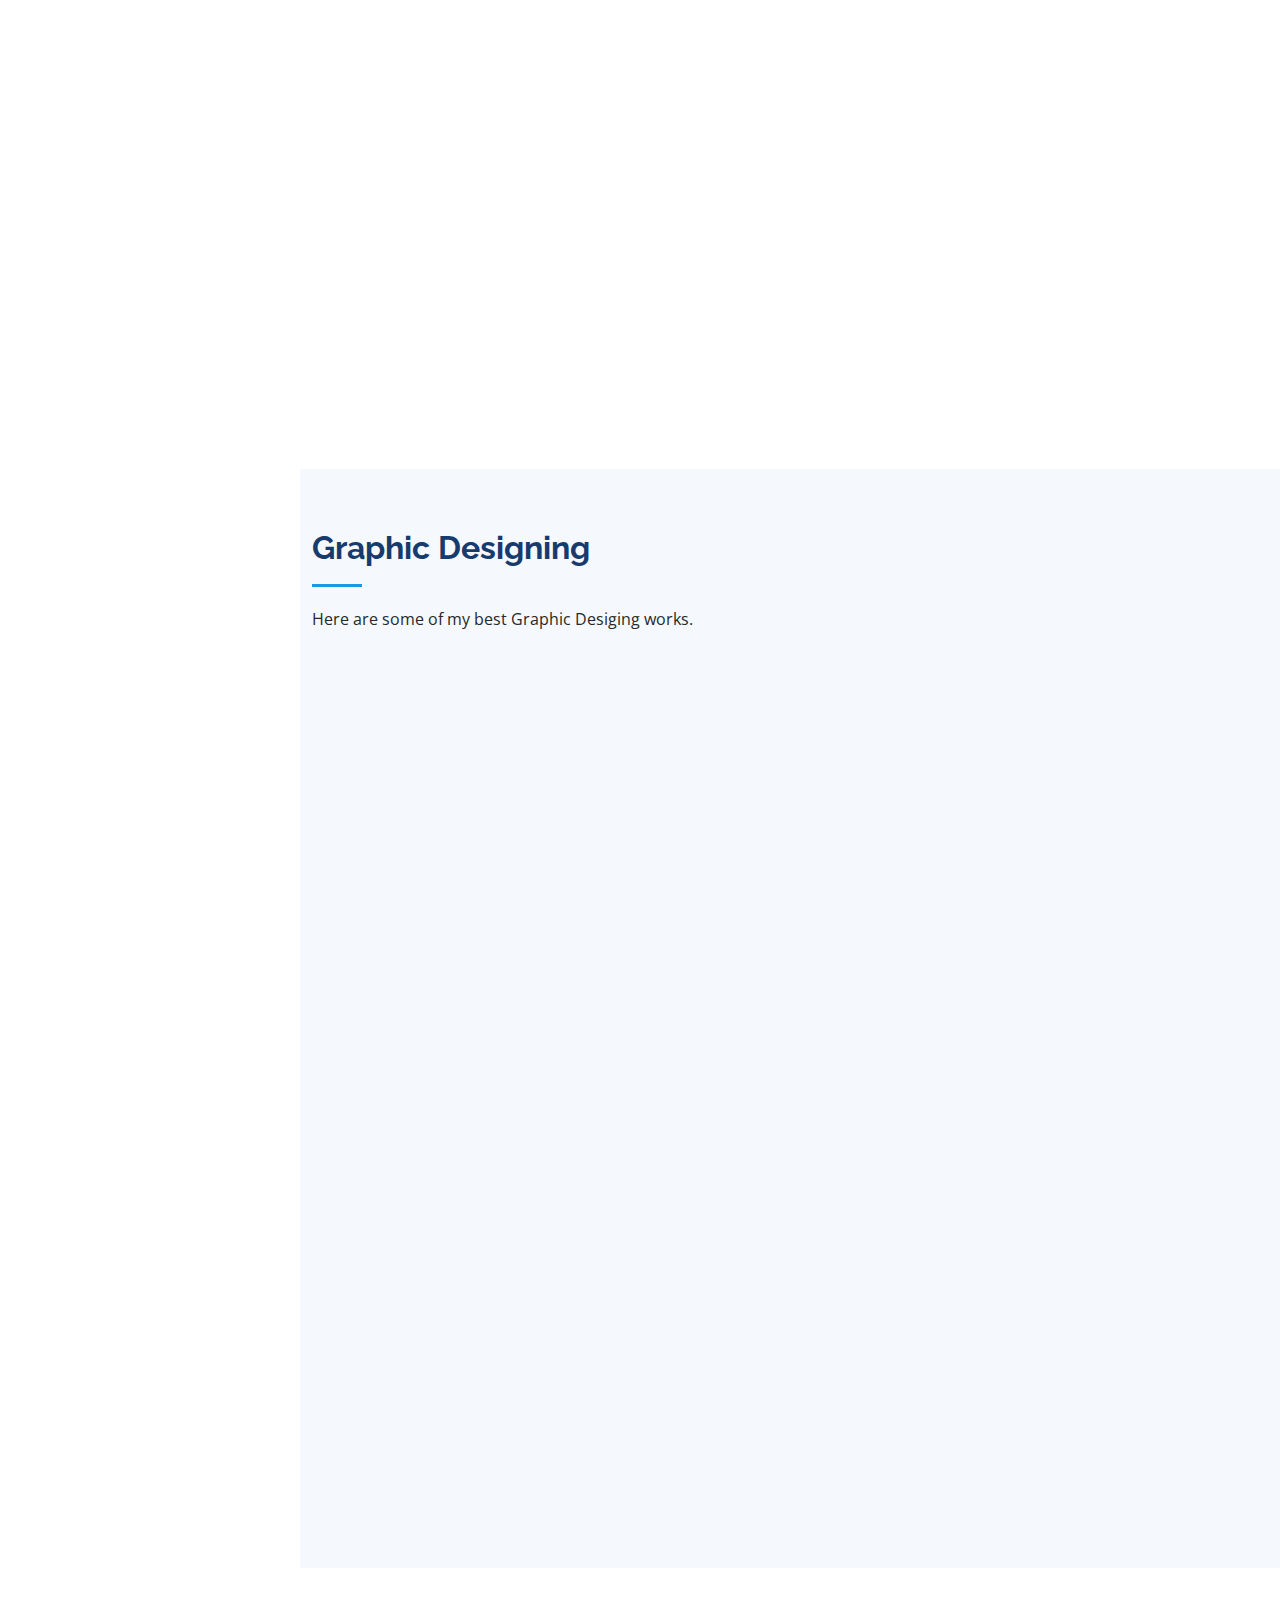
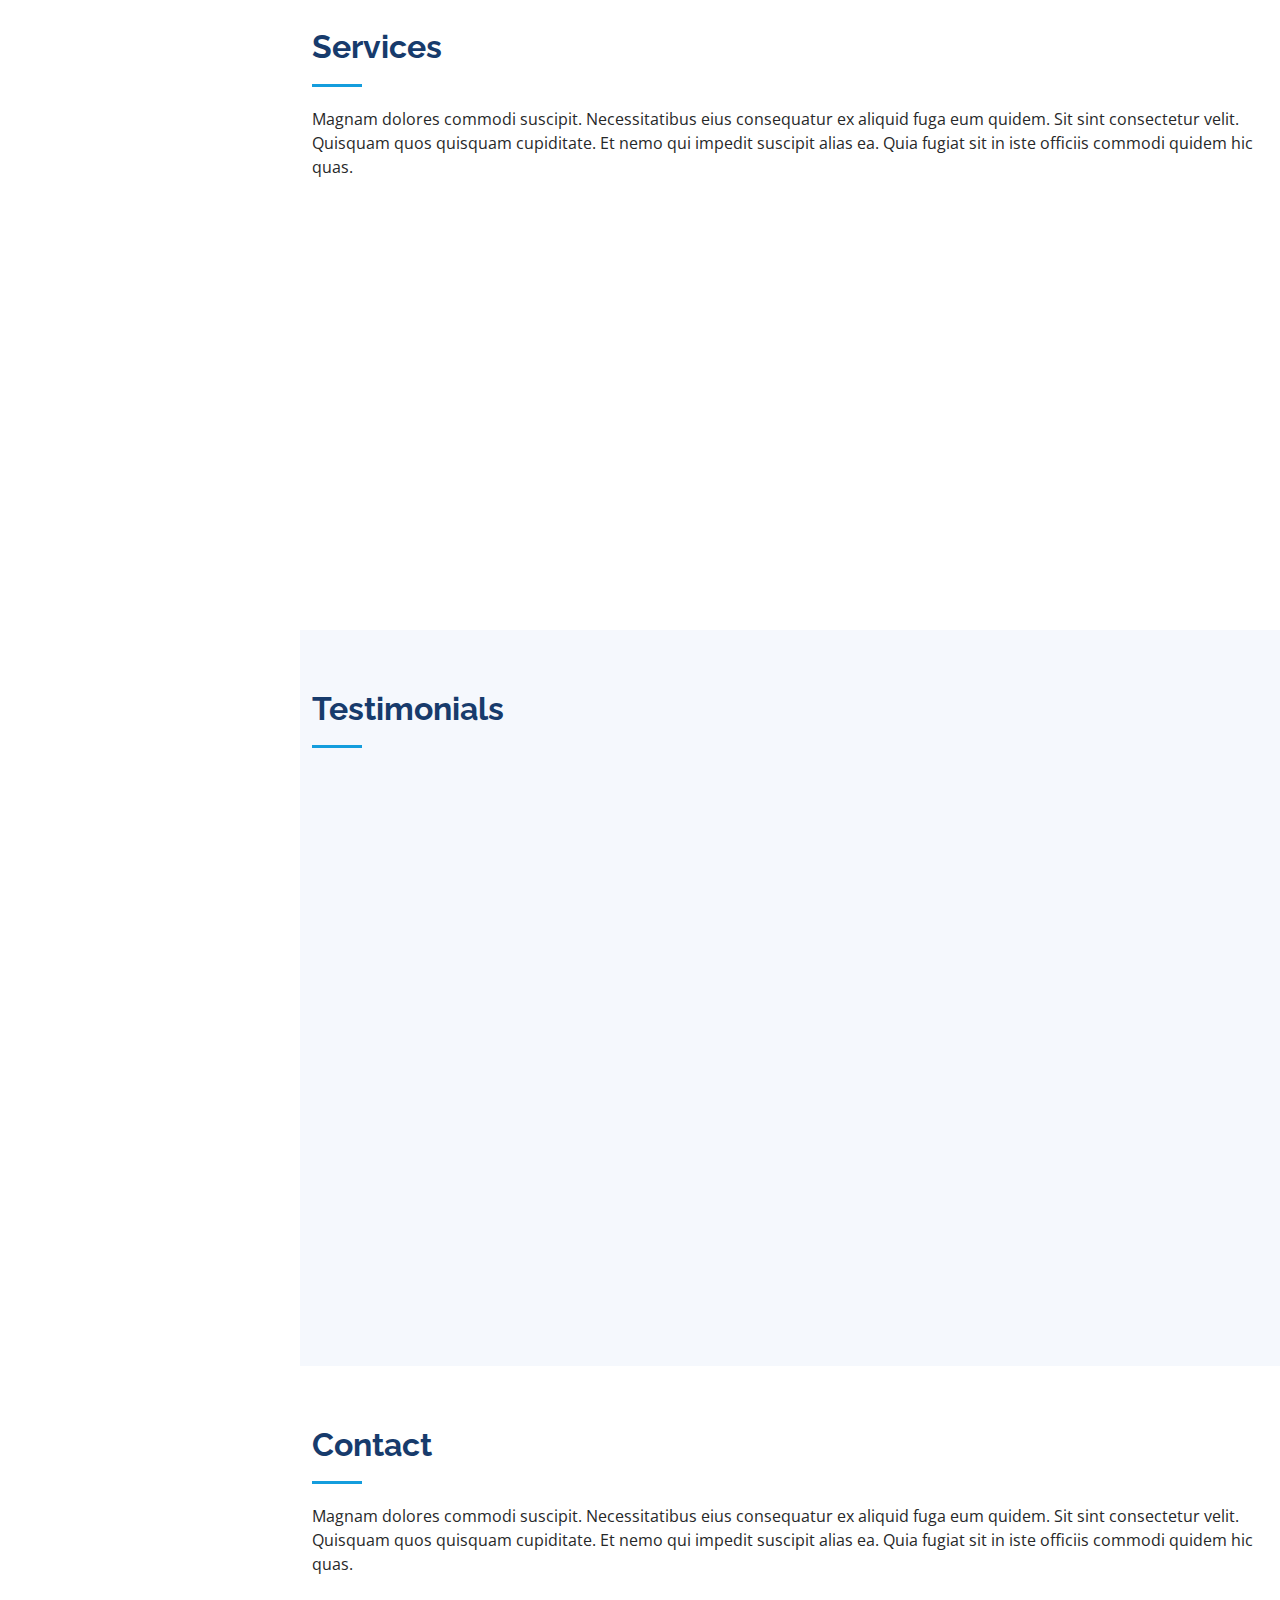
==== commit f229c836: "updated code3" ====
--- a/index.html
+++ b/index.html
@@ -675,32 +675,32 @@
         <div class="row">
           <div class="col-lg-4 col-md-6 icon-box" data-aos="fade-up">
             <div class="icon"><i class="bi bi-briefcase"></i></div>
-            <h4 class="title"><a href="">Lorem Ipsum</a></h4>
+            <h4 class="title"><a href="">Logo Design & Branding</a></h4>
             <p class="description">Voluptatum deleniti atque corrupti quos dolores et quas molestias excepturi sint occaecati cupiditate non provident</p>
           </div>
           <div class="col-lg-4 col-md-6 icon-box" data-aos="fade-up" data-aos-delay="100">
             <div class="icon"><i class="bi bi-card-checklist"></i></div>
-            <h4 class="title"><a href="">Dolor Sitema</a></h4>
+            <h4 class="title"><a href="">Video Editing</a></h4>
             <p class="description">Minim veniam, quis nostrud exercitation ullamco laboris nisi ut aliquip ex ea commodo consequat tarad limino ata</p>
           </div>
           <div class="col-lg-4 col-md-6 icon-box" data-aos="fade-up" data-aos-delay="200">
             <div class="icon"><i class="bi bi-bar-chart"></i></div>
-            <h4 class="title"><a href="">Sed ut perspiciatis</a></h4>
+            <h4 class="title"><a href="">Digital Marketing</a></h4>
             <p class="description">Duis aute irure dolor in reprehenderit in voluptate velit esse cillum dolore eu fugiat nulla pariatur</p>
           </div>
           <div class="col-lg-4 col-md-6 icon-box" data-aos="fade-up" data-aos-delay="300">
-            <div class="icon"><i class="bi bi-binoculars"></i></div>
-            <h4 class="title"><a href="">Magni Dolores</a></h4>
+            <div class="icon"><i class="bi bi-box"></i></div>
+            <h4 class="title"><a href="">3D modeling</a></h4>
             <p class="description">Excepteur sint occaecat cupidatat non proident, sunt in culpa qui officia deserunt mollit anim id est laborum</p>
           </div>
           <div class="col-lg-4 col-md-6 icon-box" data-aos="fade-up" data-aos-delay="400">
             <div class="icon"><i class="bi bi-brightness-high"></i></div>
-            <h4 class="title"><a href="">Nemo Enim</a></h4>
+            <h4 class="title"><a href="">3S Animation</a></h4>
             <p class="description">At vero eos et accusamus et iusto odio dignissimos ducimus qui blanditiis praesentium voluptatum deleniti atque</p>
           </div>
           <div class="col-lg-4 col-md-6 icon-box" data-aos="fade-up" data-aos-delay="500">
             <div class="icon"><i class="bi bi-calendar4-week"></i></div>
-            <h4 class="title"><a href="">Eiusmod Tempor</a></h4>
+            <h4 class="title"><a href="">UI/UX designing</a></h4>
             <p class="description">Et harum quidem rerum facilis est et expedita distinctio. Nam libero tempore, cum soluta nobis est eligendi</p>
           </div>
         </div>
@@ -781,12 +781,13 @@
               <div class="testimonial-item" data-aos="fade-up" data-aos-delay="400">
                 <p>
                   <i class="bx bxs-quote-alt-left quote-icon-left"></i>
-                  Quis quorum aliqua sint quem legam fore sunt eram irure aliqua veniam tempor noster veniam enim culpa labore duis sunt culpa nulla illum cillum fugiat legam esse veniam culpa fore nisi cillum quid.
+                  I have worked with Vishnu on a project for educational purpose. He is good in Video Editing and Animation, have good creative ideas
+                  in Graphic Designing. Its been nice to work with him.
                   <i class="bx bxs-quote-alt-right quote-icon-right"></i>
                 </p>
                 <img src="assets/img/testimonials/testimonials-5.jpg" class="testimonial-img" alt="">
-                <h3>John Larson</h3>
-                <h4>Entrepreneur</h4>
+                <h3>Sreelakshmi</h3>
+                <h4>Teacher & Content Creator</h4>
               </div>
             </div><!-- End testimonial item -->
 
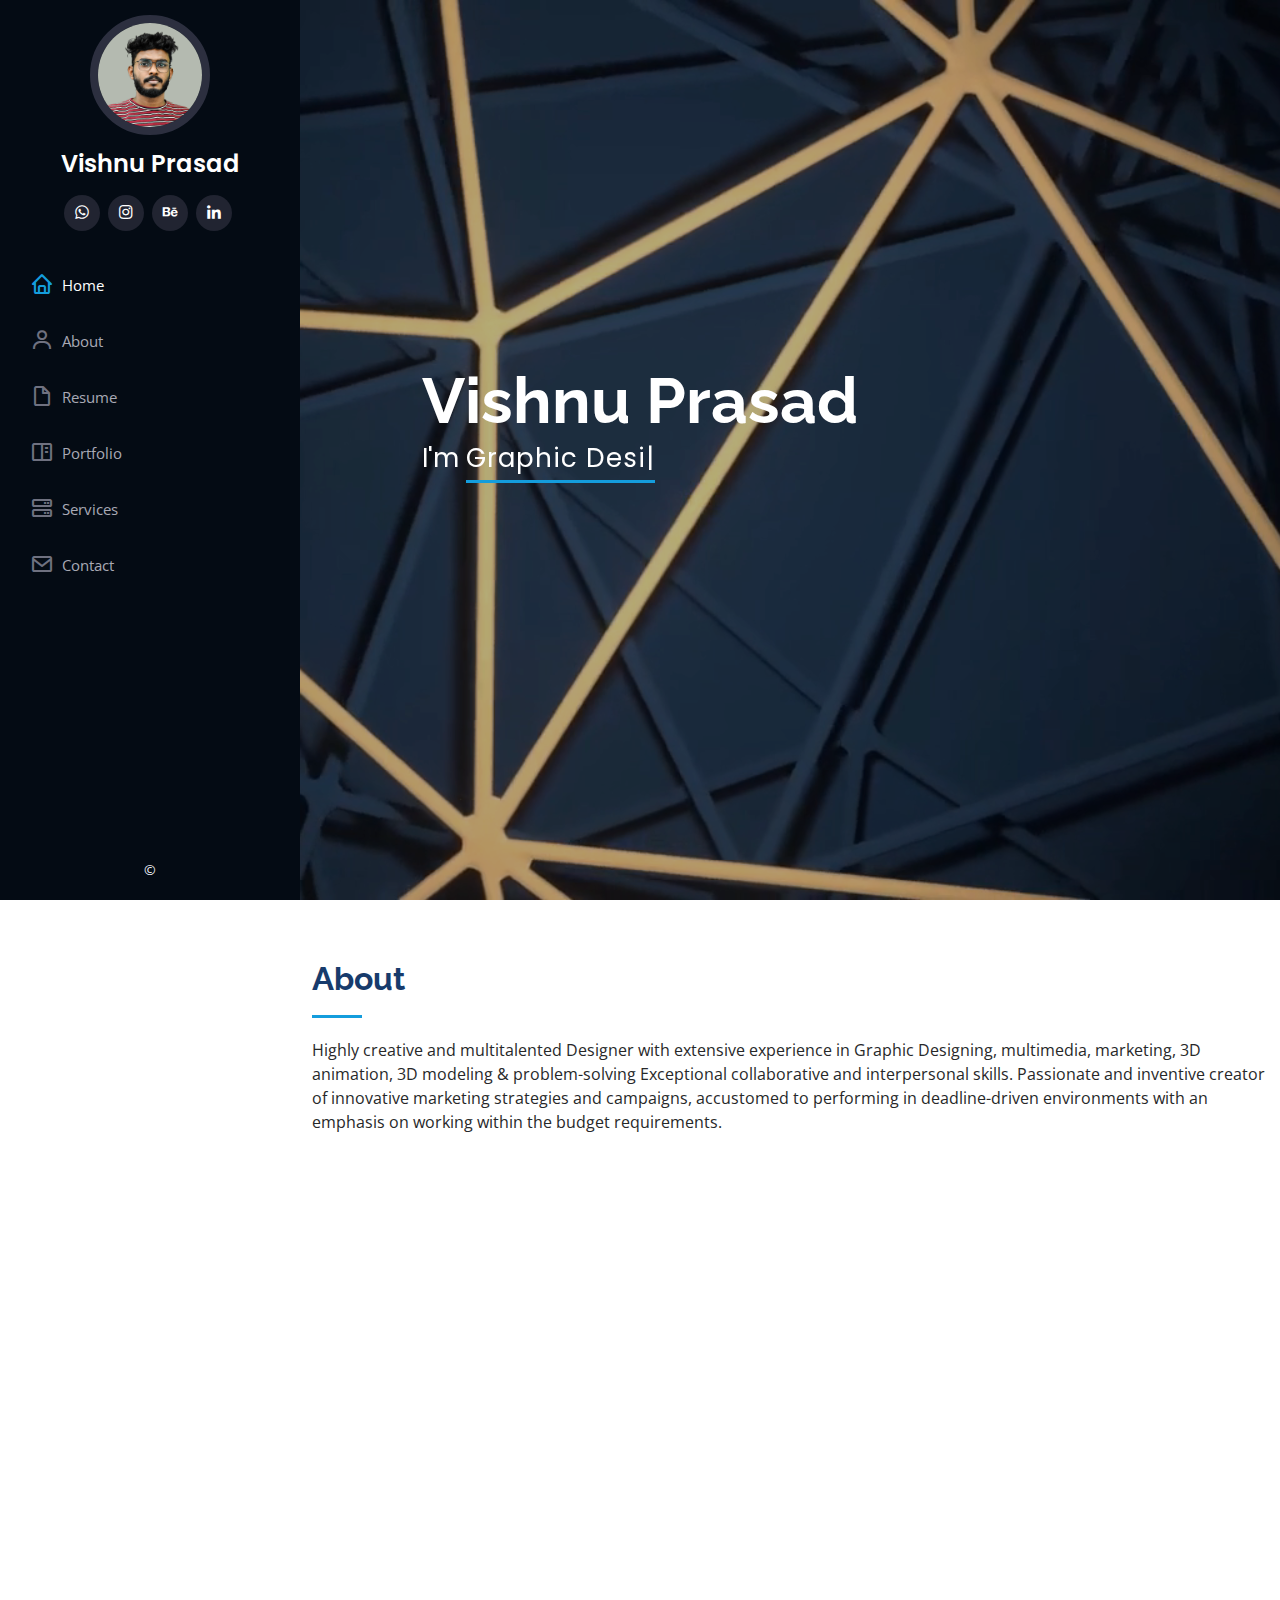
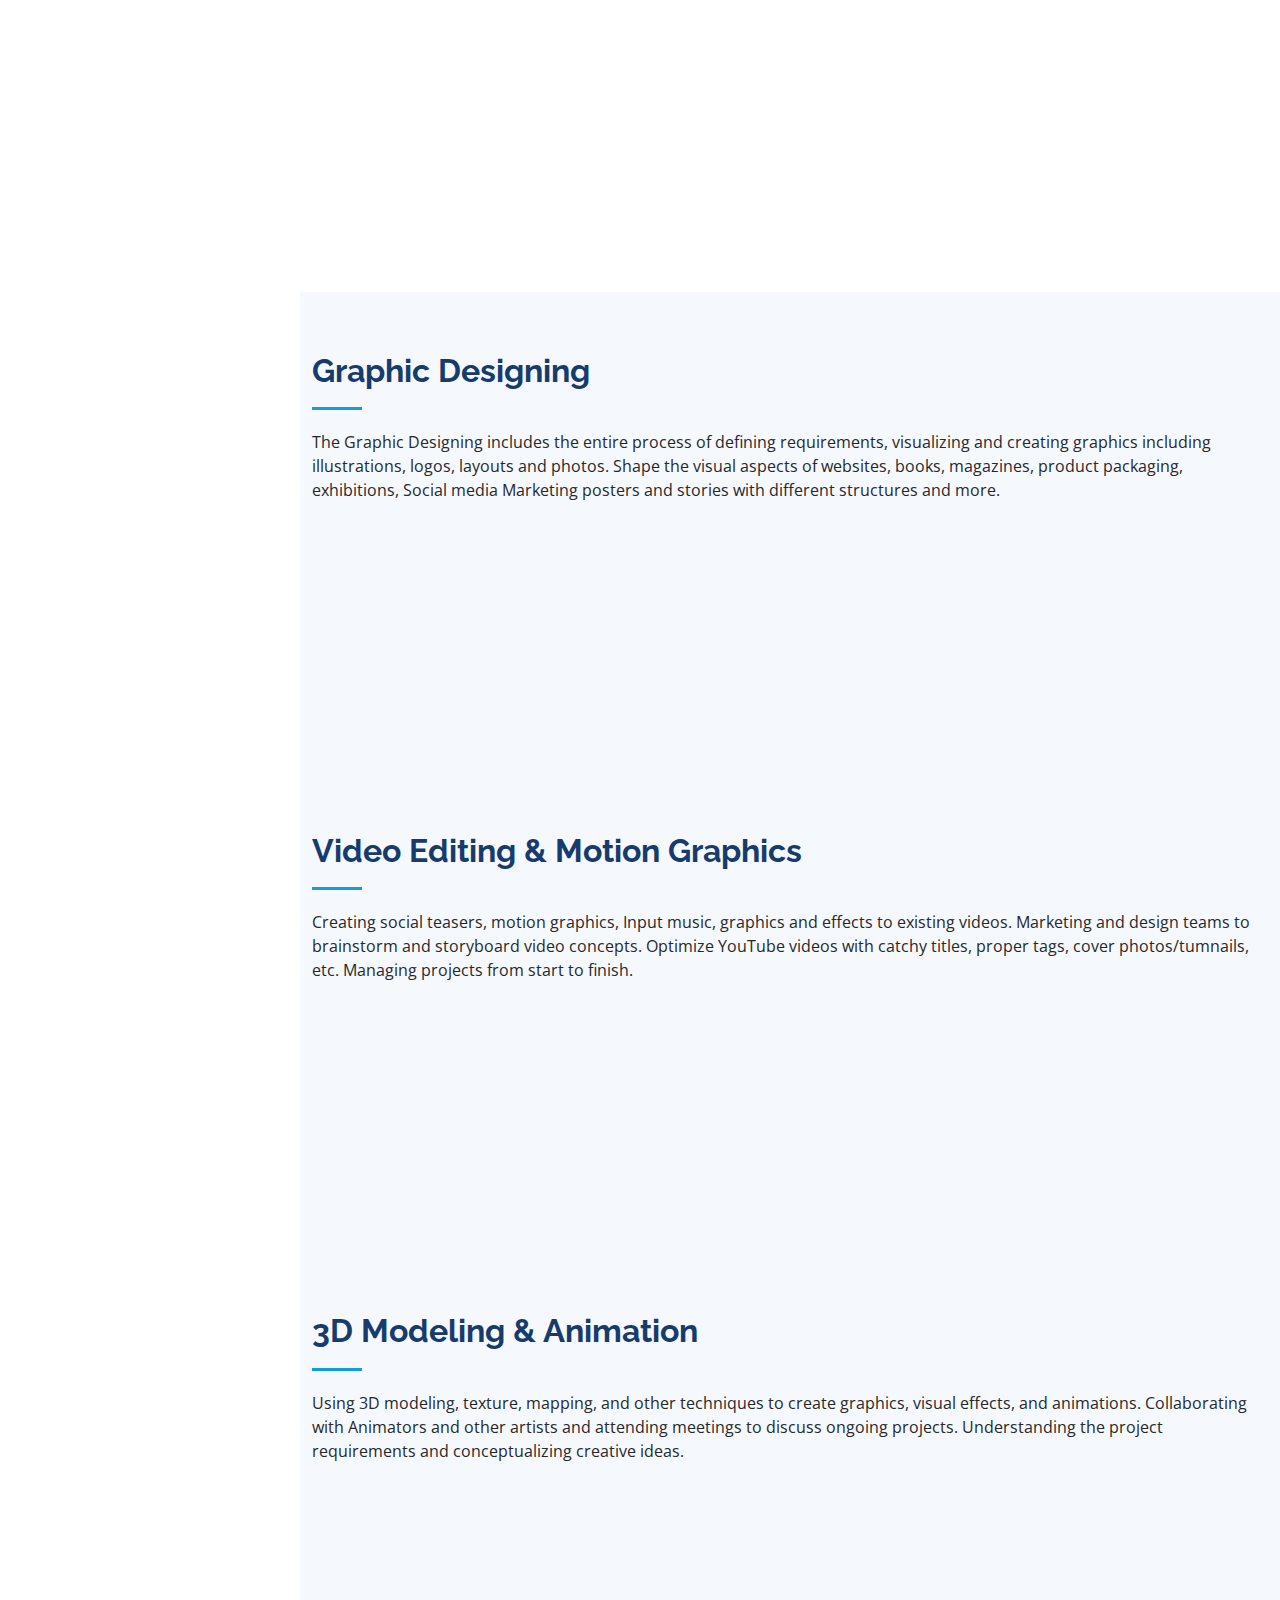
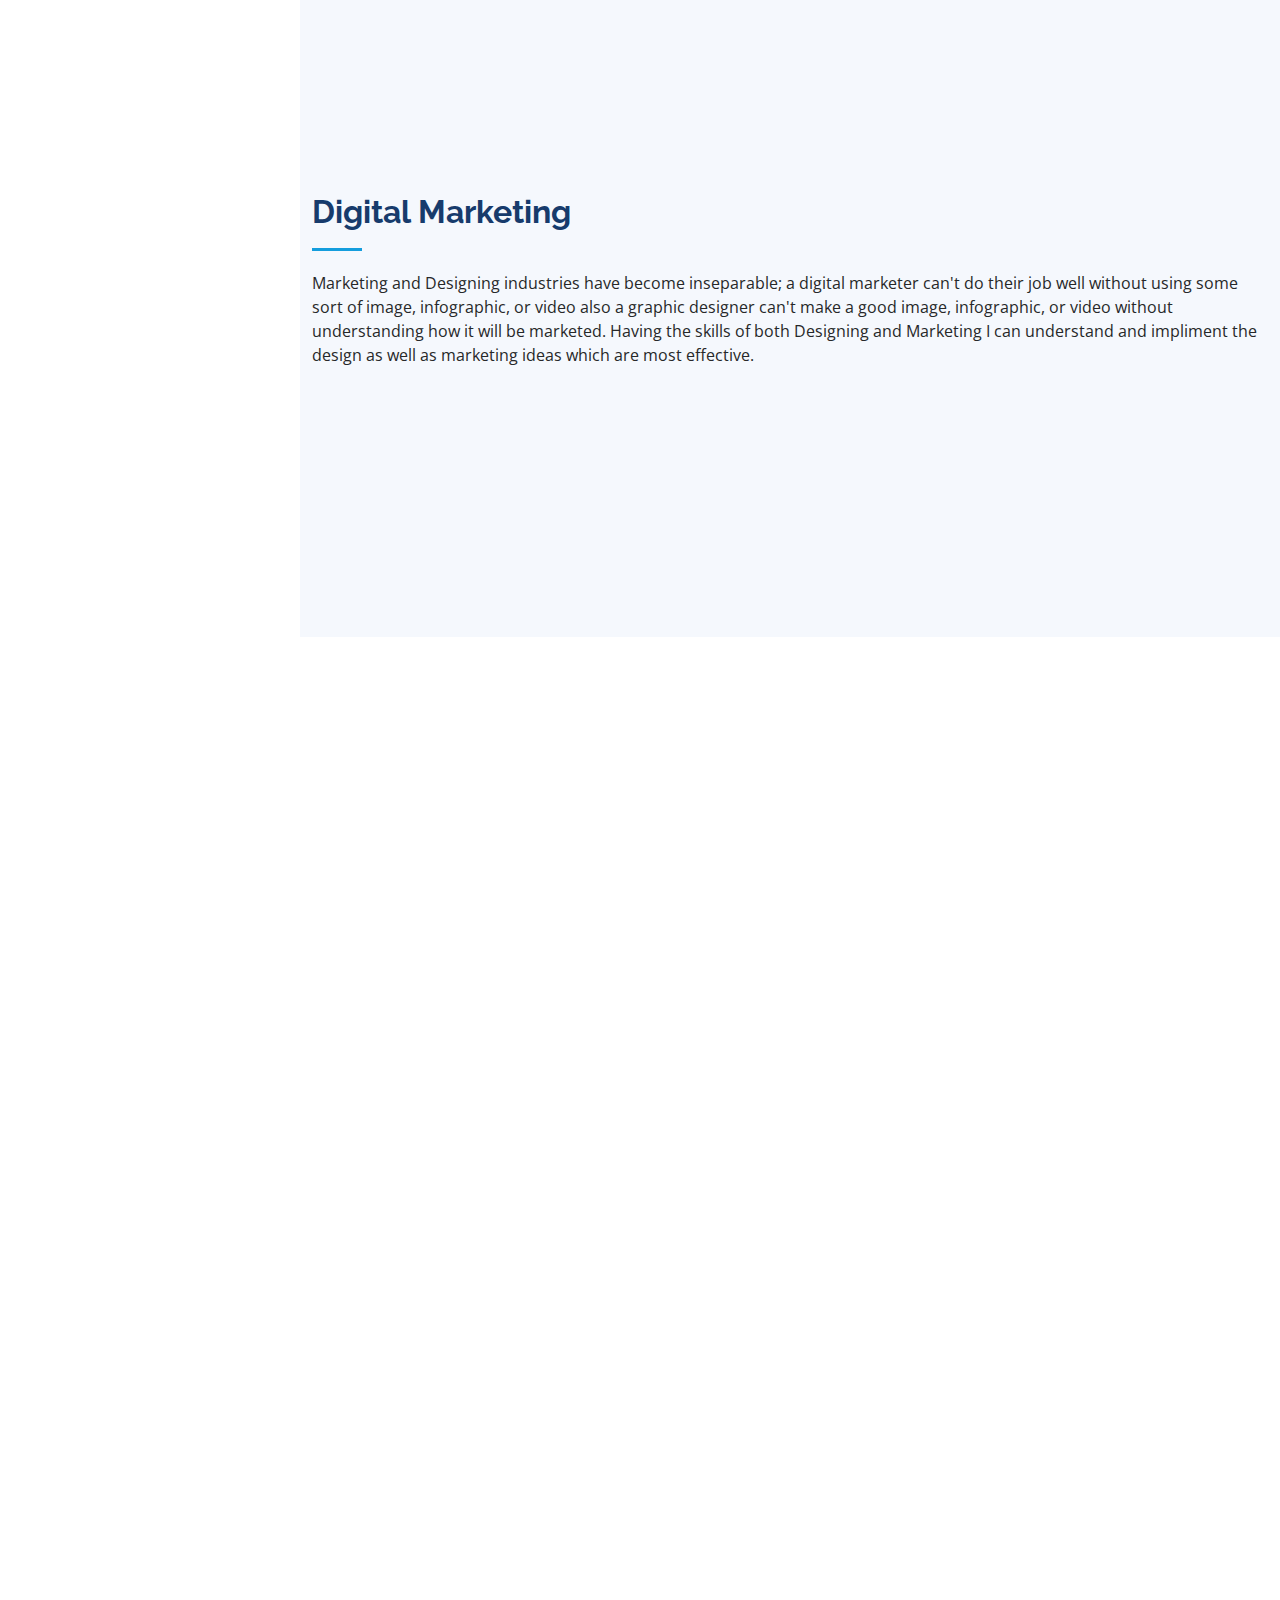
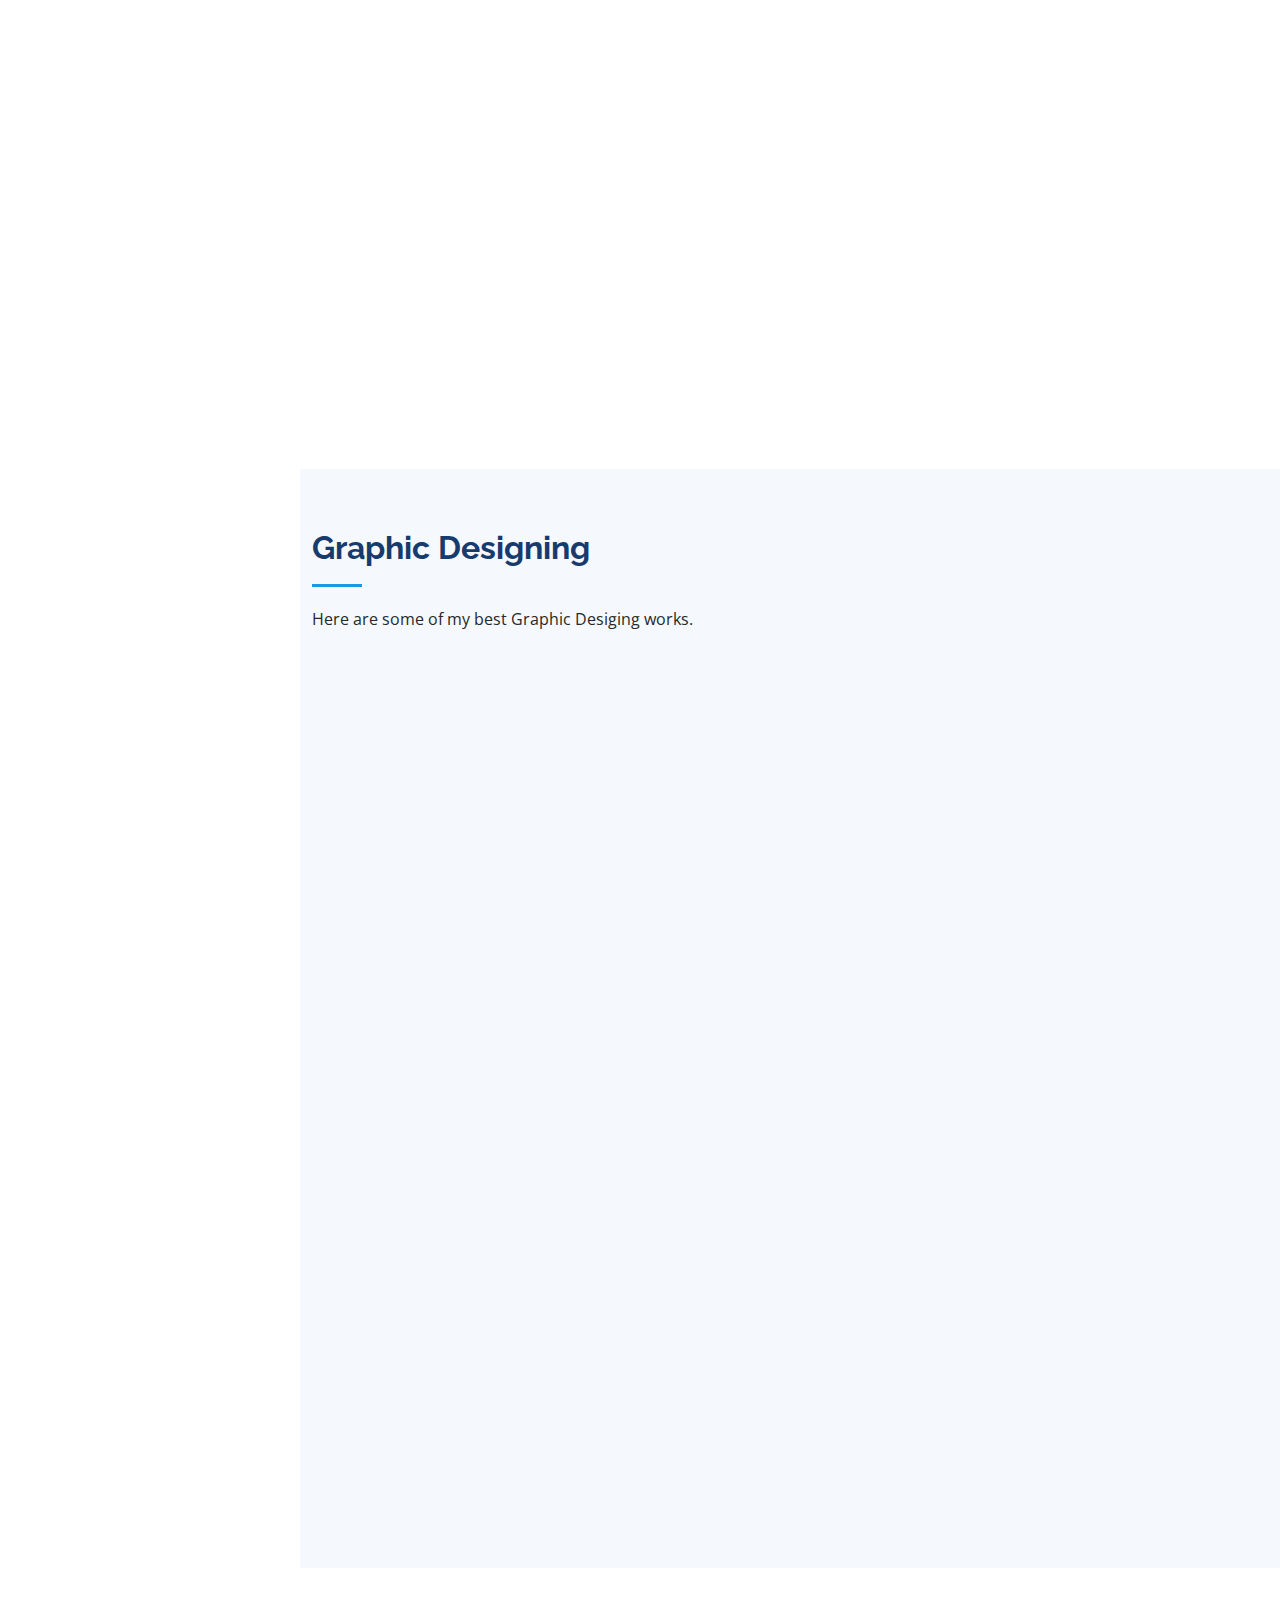
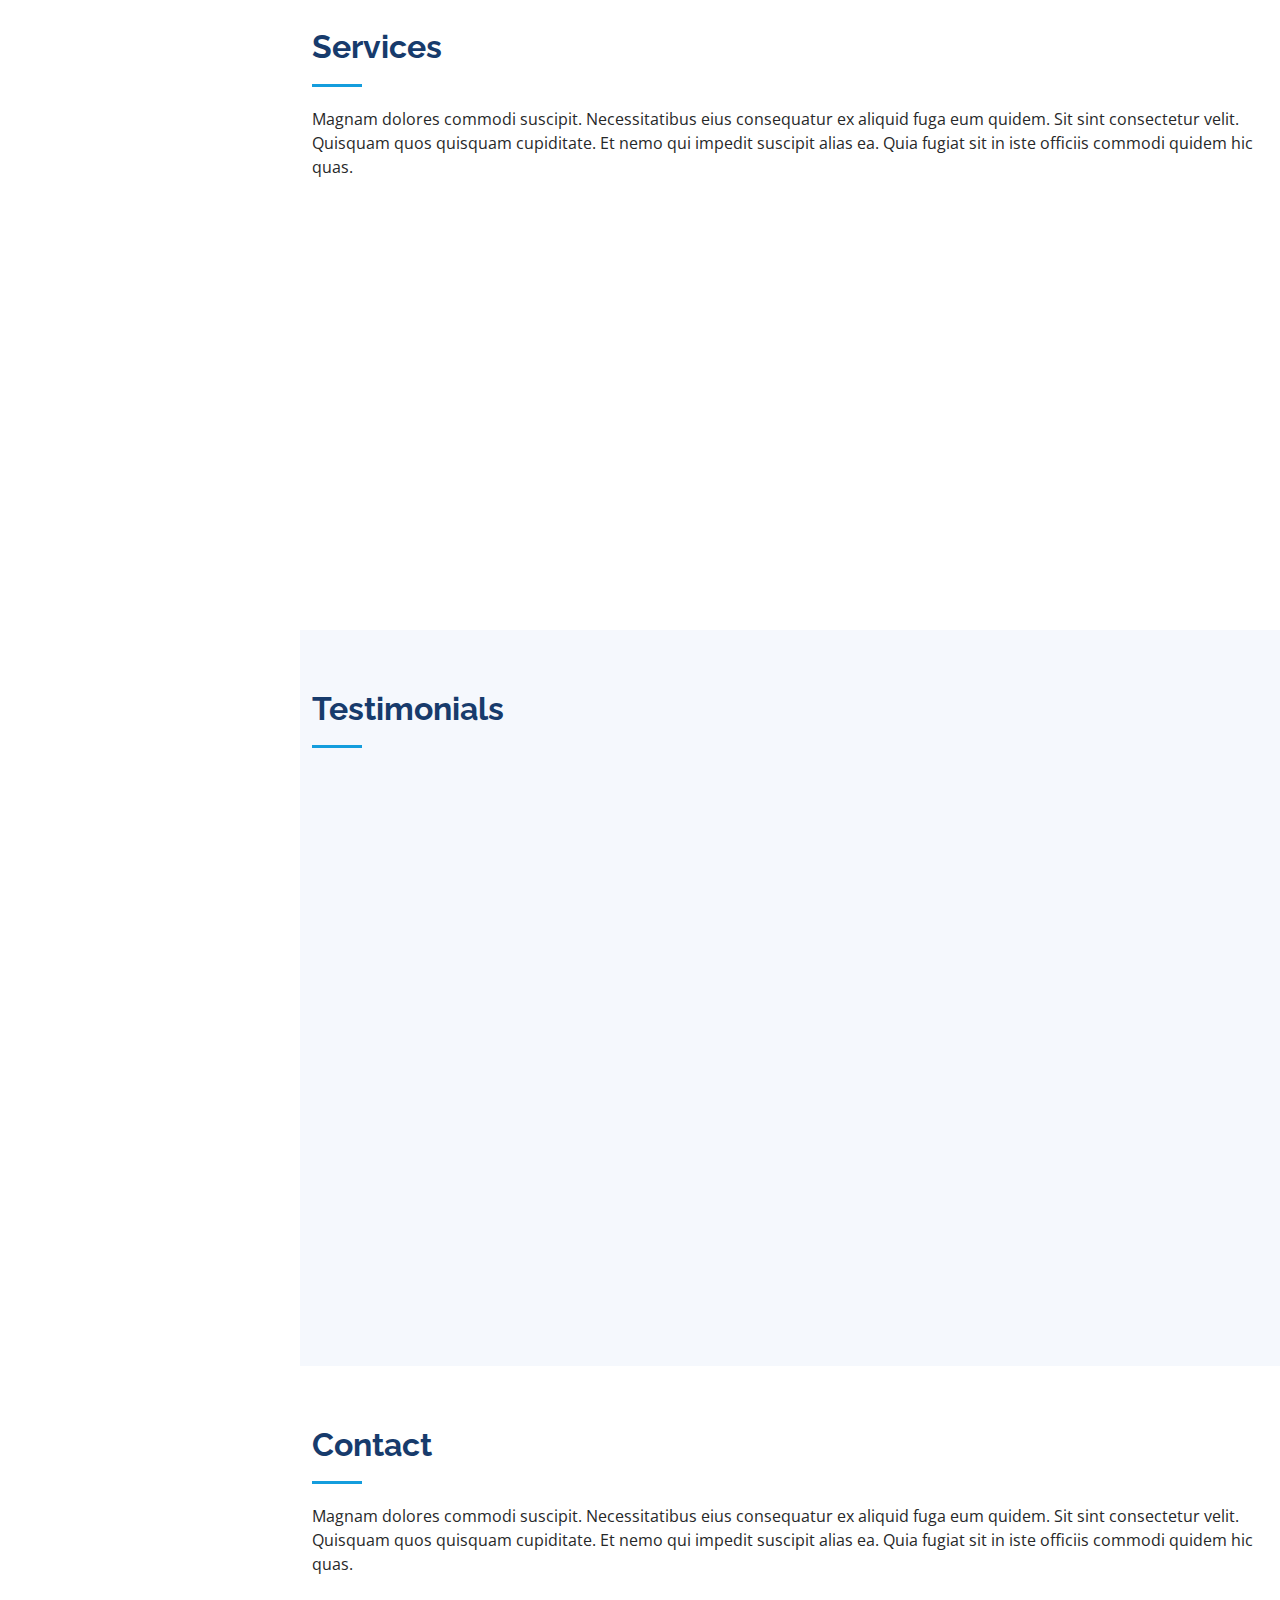
==== commit e82fc118: "updated code" ====
--- a/index.html
+++ b/index.html
@@ -398,7 +398,7 @@
           <h2>Digital Marketing</h2>
           <p>Marketing and Designing industries have become inseparable; a digital marketer can't do their job well without using some sort of image, 
             infographic, or video also a graphic designer can't make a good image, infographic, or video without understanding how it will be marketed.
-          Having the skills of both Designing and Marketing I can understand and impliment the design as well as marketing ideas which are more effective. </p>
+          Having the skills of both Designing and Marketing I can understand and impliment the design as well as marketing ideas which are most effective. </p>
         </div>
 
         <div class="row skills-content">
@@ -739,12 +739,15 @@
               <div class="testimonial-item" data-aos="fade-up" data-aos-delay="100">
                 <p>
                   <i class="bx bxs-quote-alt-left quote-icon-left"></i>
-                  Export tempor illum tamen malis malis eram quae irure esse labore quem cillum quid cillum eram malis quorum velit fore eram velit sunt aliqua noster fugiat irure amet legam anim culpa.
+                  “Vishnu did an amazing job! I had gone to many other freelancers for my business, 
+                  but none were able to get the job done right. He went above and beyond, 
+                  creating Branding and Motion Graphics that surpassed my expectations for a great price and a short waiting period.
                   <i class="bx bxs-quote-alt-right quote-icon-right"></i>
                 </p>
                 <img src="assets/img/testimonials/testimonials-2.jpg" class="testimonial-img" alt="">
-                <h3>Sara Wilsson</h3>
-                <h4>Designer</h4>
+                <h3>Shinos</h3>
+                <h4>CEO And Founder</h4>
+                <h4>Falafal Hub</h4>
               </div>
             </div><!-- End testimonial item -->
 
@@ -768,12 +771,14 @@
               <div class="testimonial-item" data-aos="fade-up" data-aos-delay="300">
                 <p>
                   <i class="bx bxs-quote-alt-left quote-icon-left"></i>
-                  Fugiat enim eram quae cillum dolore dolor amet nulla culpa multos export minim fugiat minim velit minim dolor enim duis veniam ipsum anim magna sunt elit fore quem dolore labore illum veniam.
+                  “Thank you for your extremely fast turnaround, excellent communication, 
+                  and fantastic work. I have worked with numerous graphic artists over the years and Vishnu was by far the best to work with.
                   <i class="bx bxs-quote-alt-right quote-icon-right"></i>
                 </p>
                 <img src="assets/img/testimonials/testimonials-4.jpg" class="testimonial-img" alt="">
-                <h3>Matt Brandon</h3>
-                <h4>Freelancer</h4>
+                <h3>Athulya Anand</h3>
+                <h4>Senior Subject Matter Expert</h4>
+                <h4>Futuring Learning Solutions</h4>
               </div>
             </div><!-- End testimonial item -->
 
--- a/assets/css/style.css
+++ b/assets/css/style.css
@@ -544,24 +544,7 @@
   border-radius: 50px;
   padding: 2px 15px;
 }
-.portfolio #portfolio-flters1 {
-  padding: 0;
-  margin: 0 auto 35px auto;
-  list-style: none;
-  text-align: center;
-  background: #fff;
-  border-radius: 50px;
-  padding: 2px 15px;
-}
-.portfolio #portfolio-flters2 {
-  padding: 0;
-  margin: 0 auto 35px auto;
-  list-style: none;
-  text-align: center;
-  background: #fff;
-  border-radius: 50px;
-  padding: 2px 15px;
-}
+
 .portfolio #portfolio-flters li {
   cursor: pointer;
   display: inline-block;
